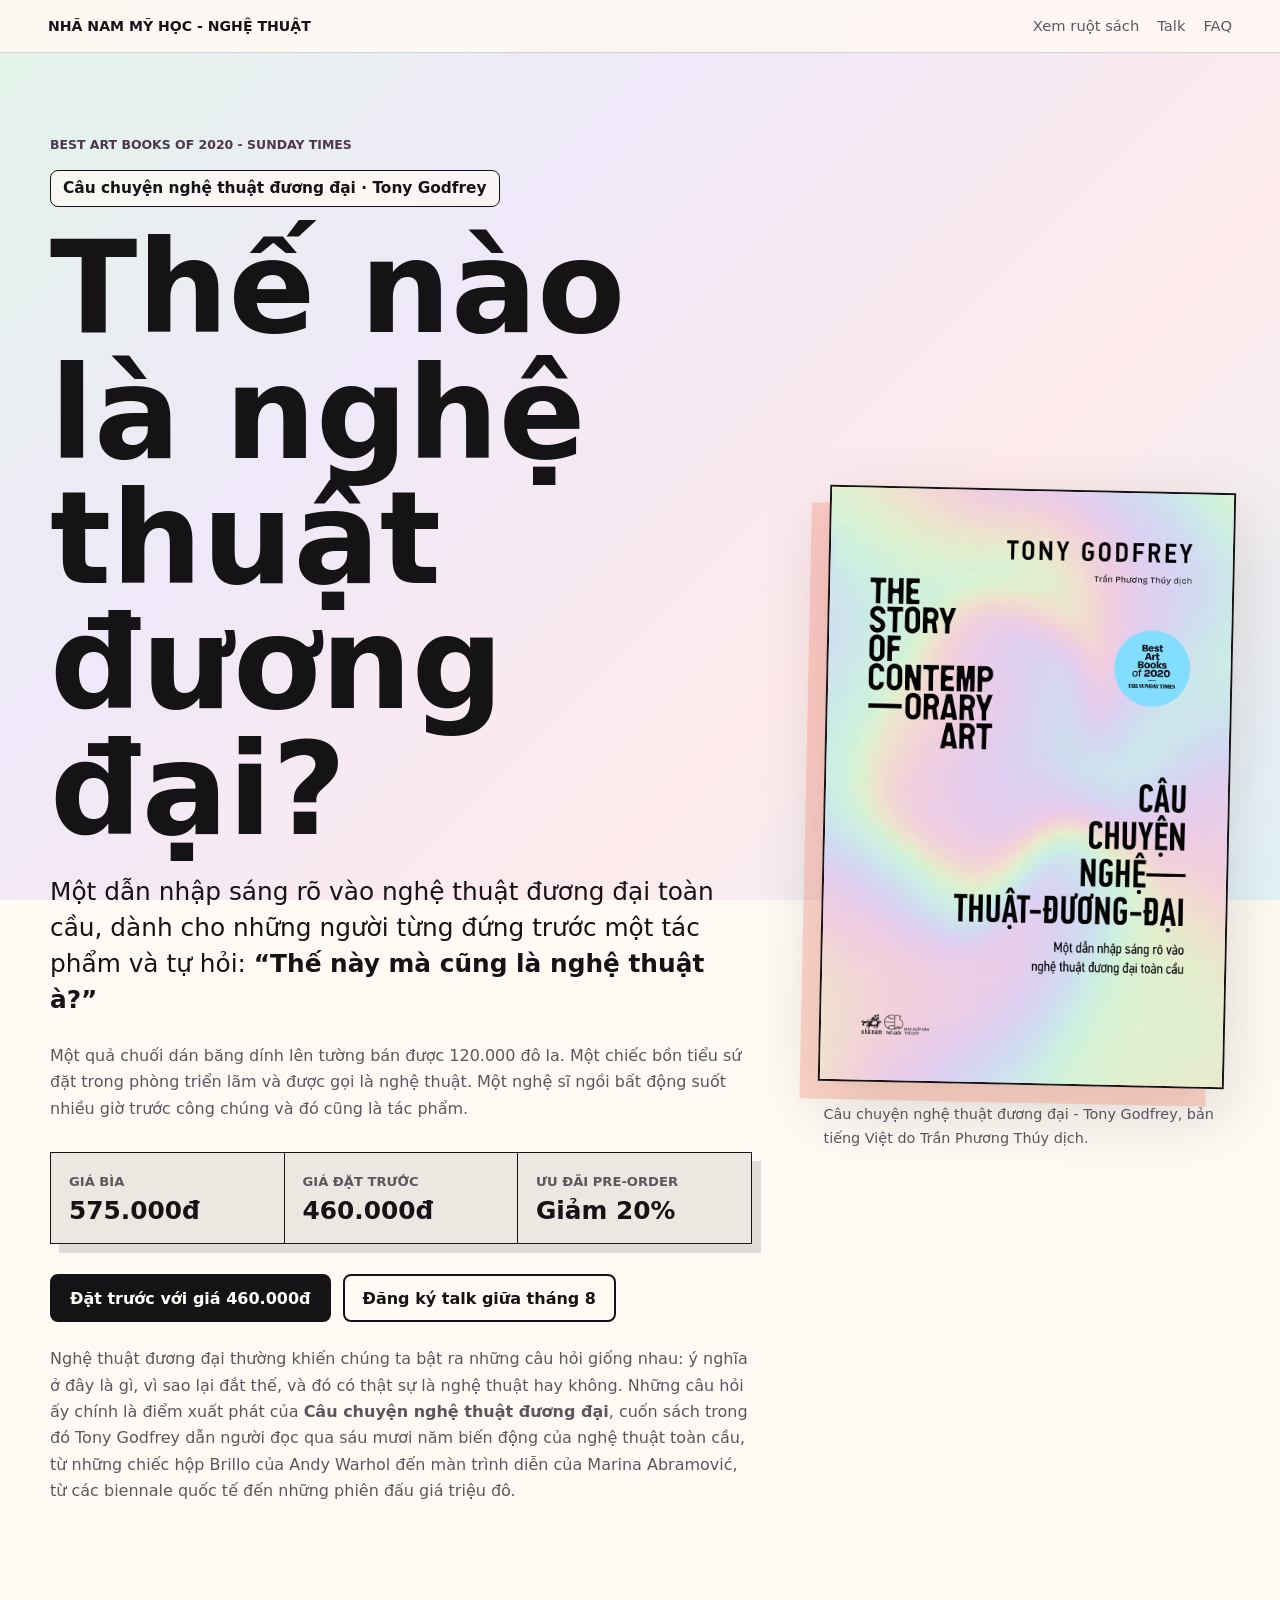
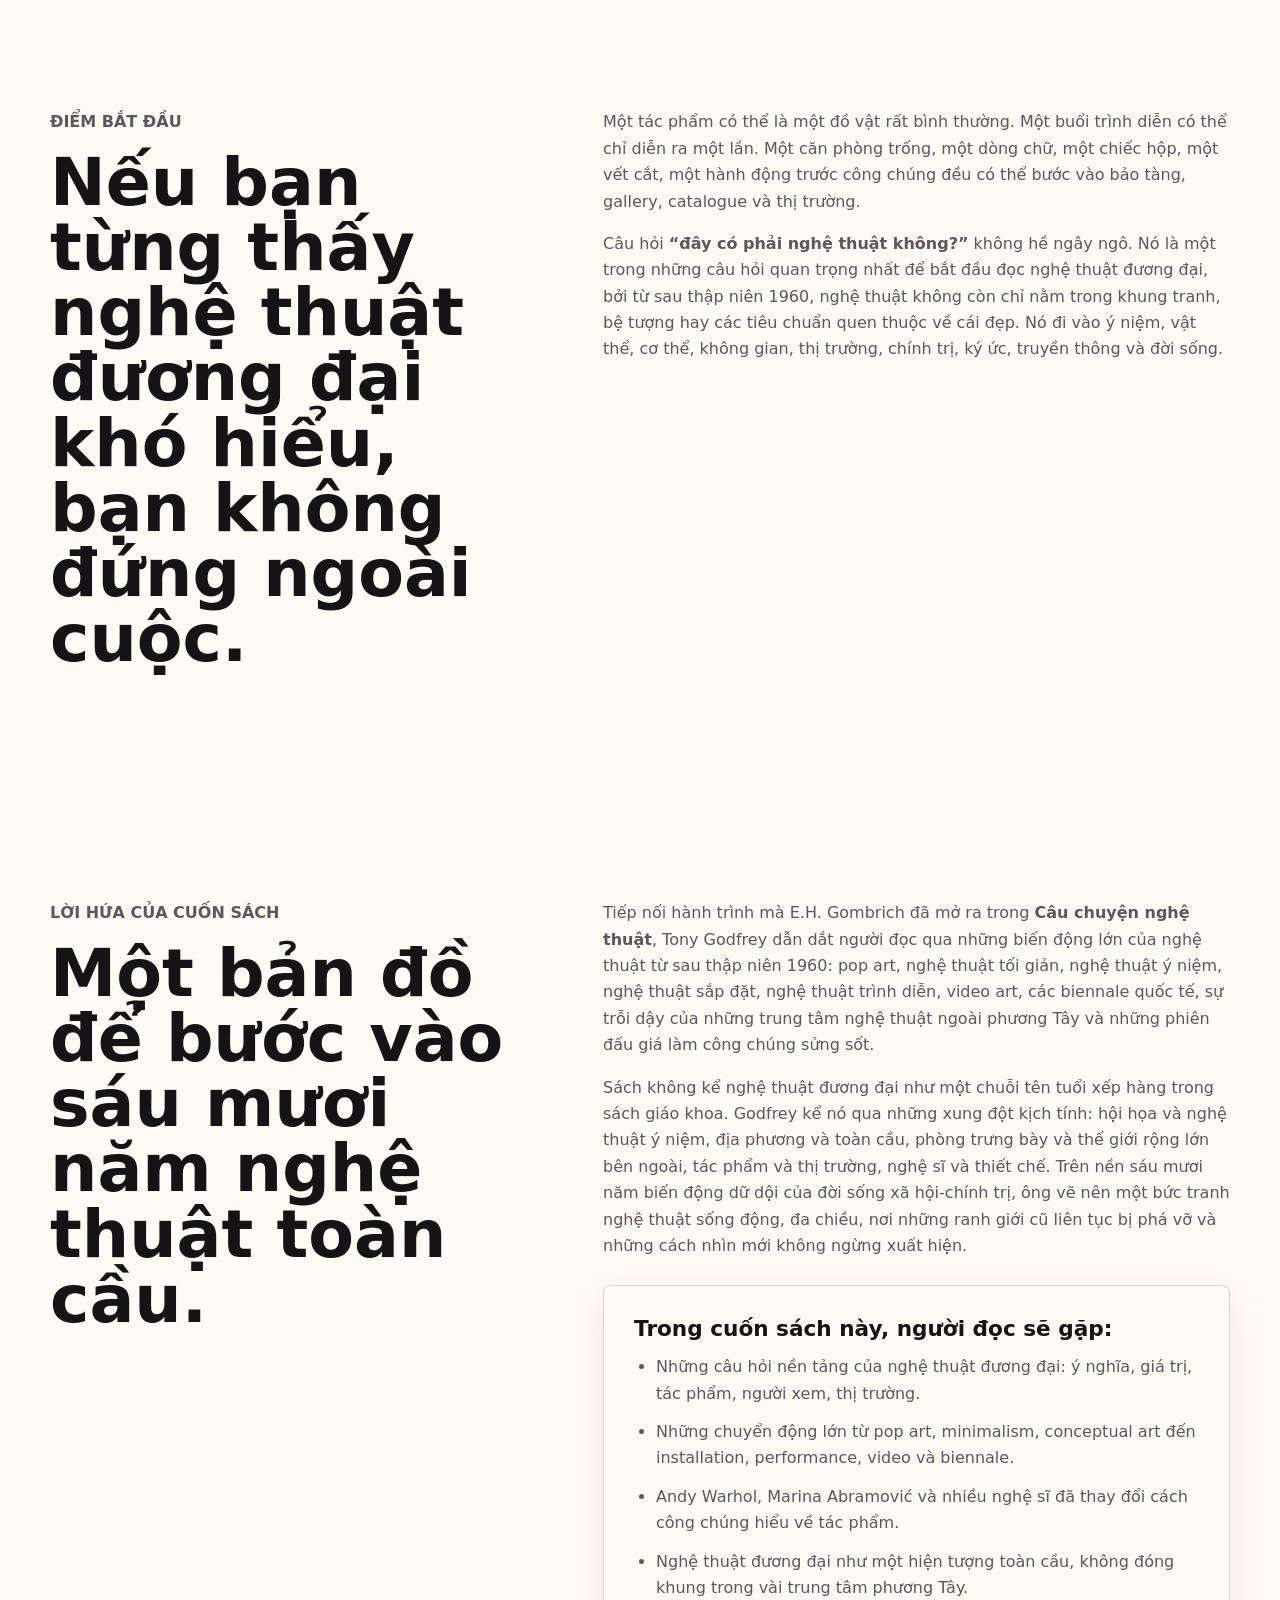
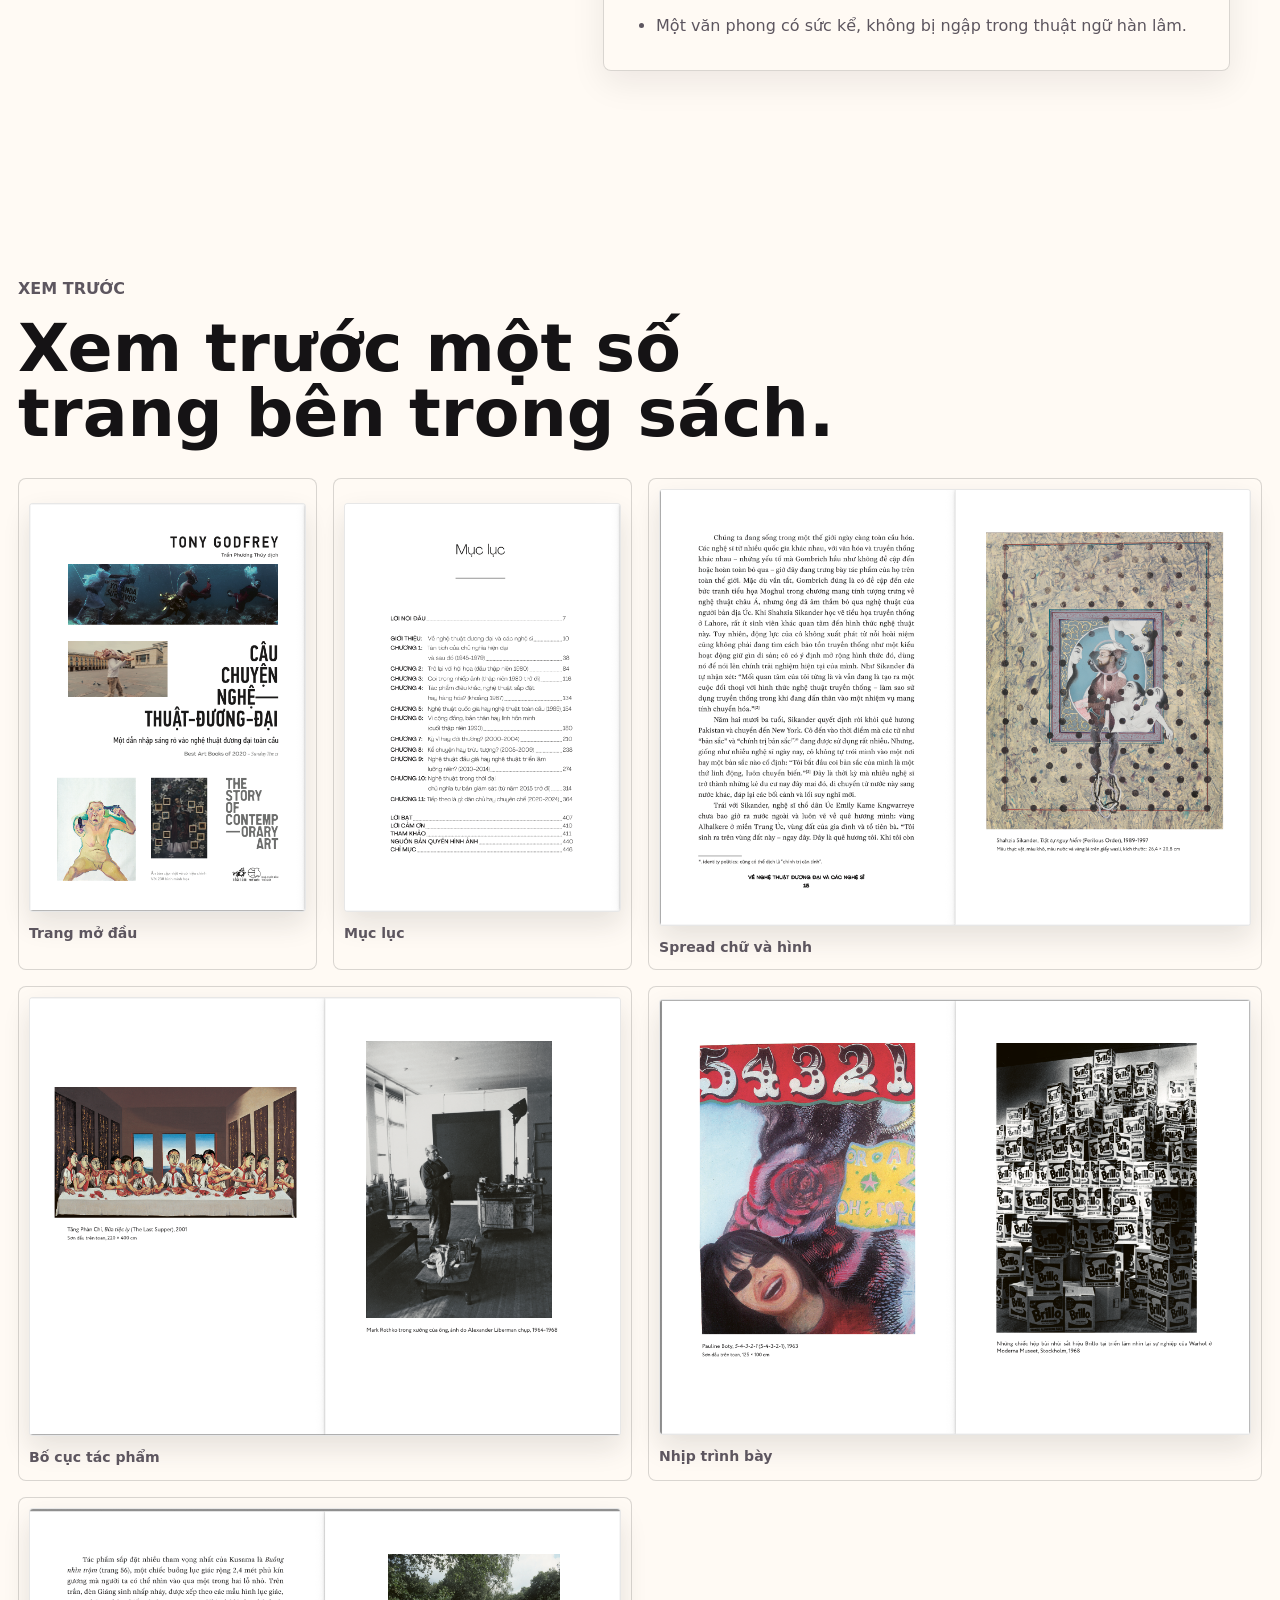
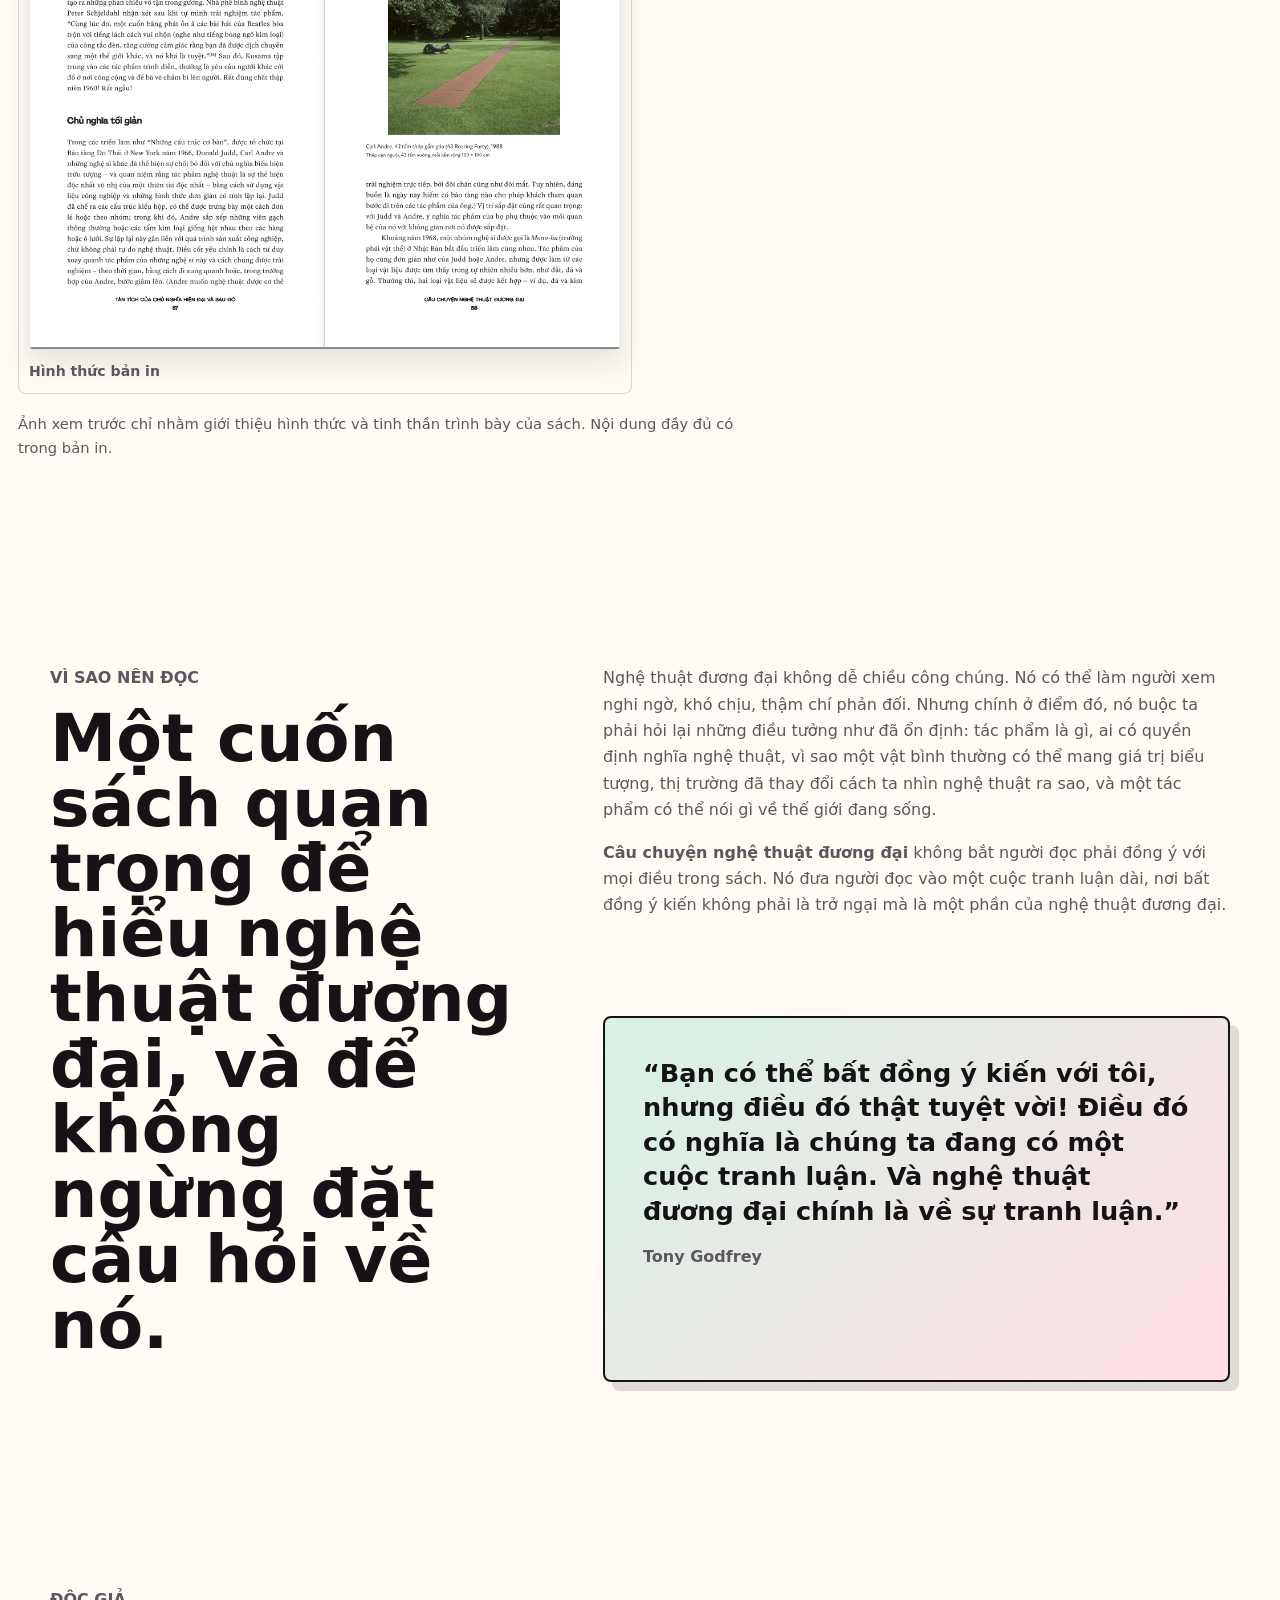
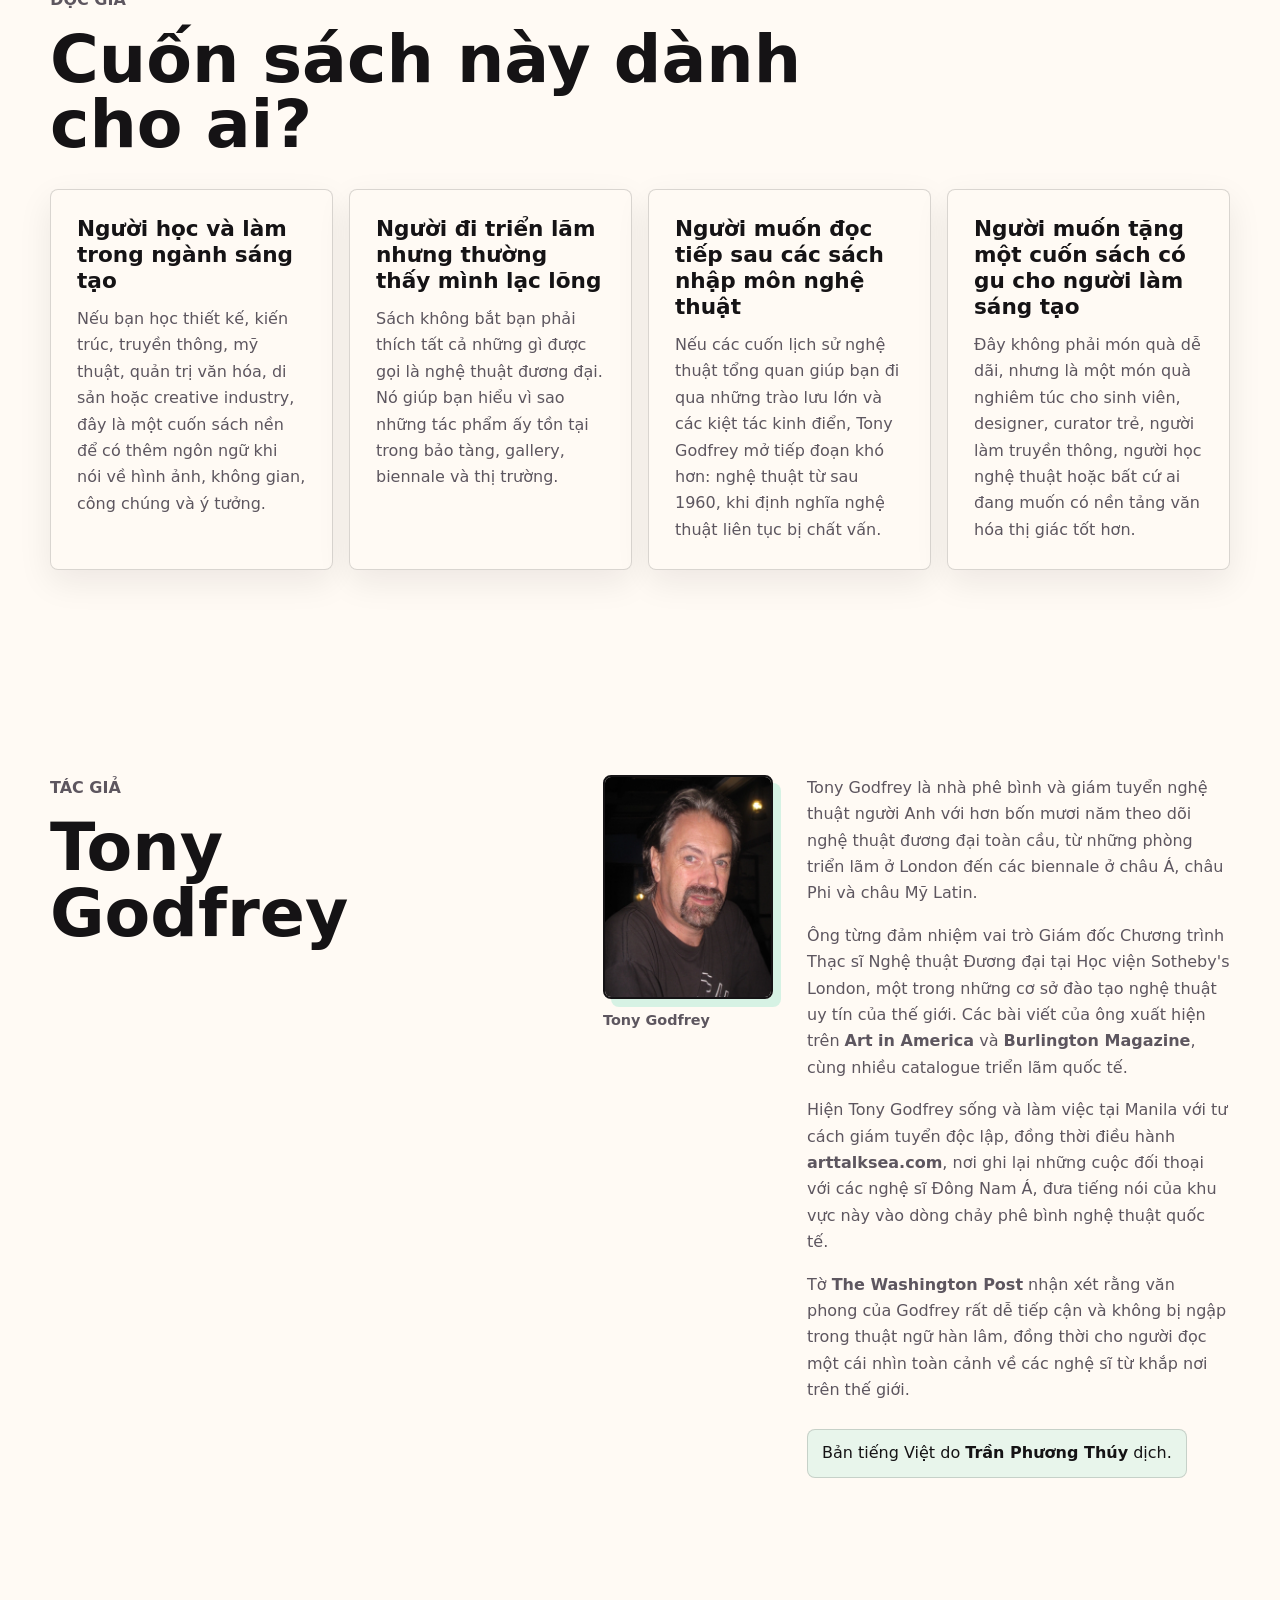
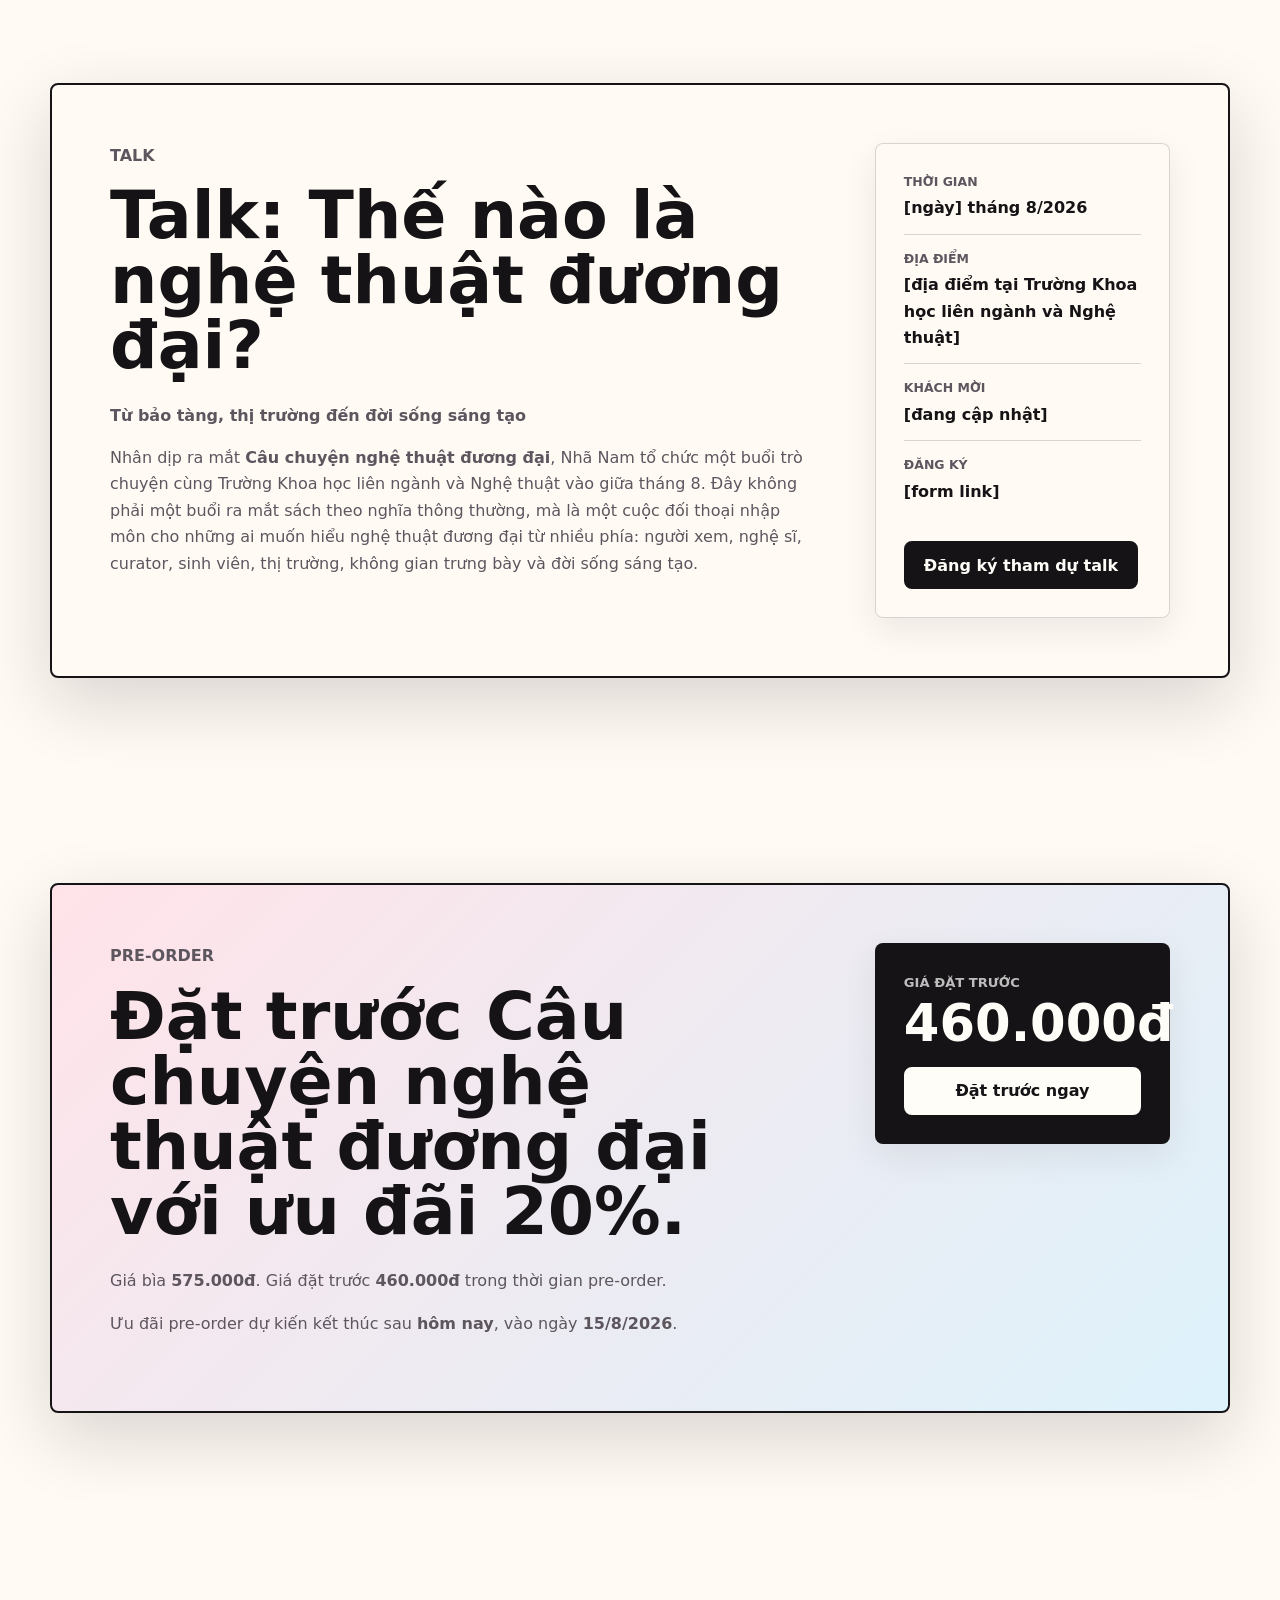
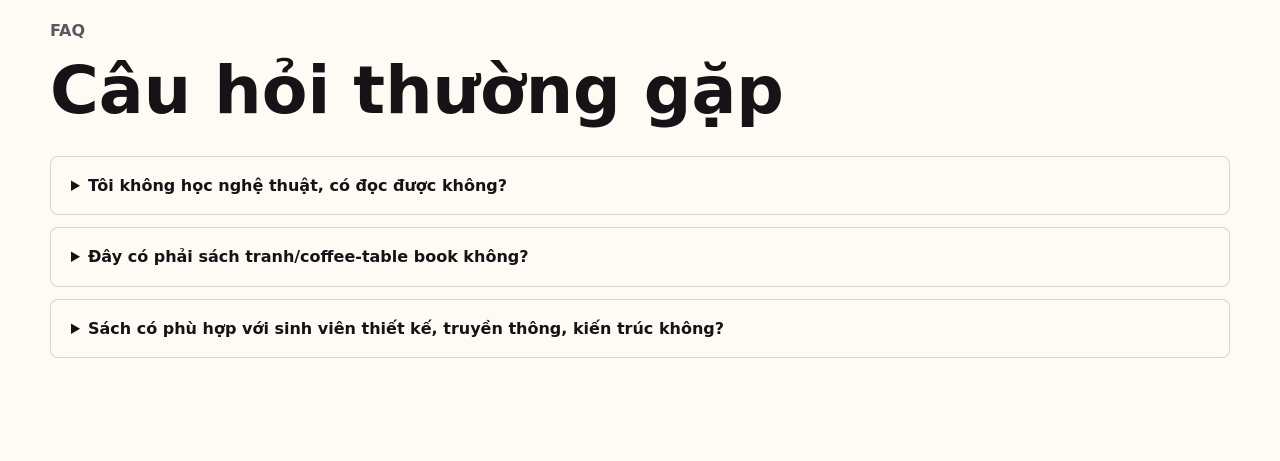
==== cau-chuyen-nghe-thuat-duong-dai/index.html @ 1e7327fe "Build contemporary art book landing page" ====
<!doctype html>
<html lang="vi">
  <head>
    <meta charset="utf-8">
    <meta name="viewport" content="width=device-width, initial-scale=1">
    <title>Câu chuyện nghệ thuật đương đại | Tony Godfrey | Nhã Nam</title>
    <meta name="description" content="Đặt trước Câu chuyện nghệ thuật đương đại của Tony Godfrey với ưu đãi 20%. Một dẫn nhập sáng rõ vào nghệ thuật đương đại toàn cầu từ sau thập niên 1960.">
    <meta name="robots" content="index, follow">
    <meta property="og:type" content="book">
    <meta property="og:url" content="/cau-chuyen-nghe-thuat-duong-dai/">
    <meta property="og:site_name" content="Nhã Nam">
    <meta property="og:title" content="Thế nào là nghệ thuật đương đại?">
    <meta property="og:description" content="Một cuốn sách dành cho những ai từng đứng trước một tác phẩm đương đại và tự hỏi: “Thế này mà cũng là nghệ thuật à?”">
    <meta property="og:image" content="/public/images/landing/contemporary-art/book-cover-full.jpg">
    <meta property="og:image:alt" content="Bìa sách Câu chuyện nghệ thuật đương đại của Tony Godfrey">
    <meta property="og:locale" content="vi_VN">
    <meta name="twitter:card" content="summary_large_image">
    <meta name="twitter:title" content="Thế nào là nghệ thuật đương đại?">
    <meta name="twitter:description" content="Đặt trước Câu chuyện nghệ thuật đương đại của Tony Godfrey với ưu đãi 20%.">
    <meta name="twitter:image" content="/public/images/landing/contemporary-art/book-cover-full.jpg">
    <link rel="canonical" href="/cau-chuyen-nghe-thuat-duong-dai/">
    <link rel="preload" as="image" href="../public/images/landing/contemporary-art/book-cover.jpg">
    <link rel="stylesheet" href="./styles.css">
    <script type="application/ld+json">
      {
        "@context": "https://schema.org",
        "@type": "Book",
        "name": "Câu chuyện nghệ thuật đương đại",
        "alternateName": "The Story of Contemporary Art",
        "author": {
          "@type": "Person",
          "name": "Tony Godfrey"
        },
        "translator": {
          "@type": "Person",
          "name": "Trần Phương Thúy"
        },
        "publisher": {
          "@type": "Organization",
          "name": "Nhã Nam"
        },
        "inLanguage": "vi",
        "offers": {
          "@type": "Offer",
          "price": "460000",
          "priceCurrency": "VND",
          "availability": "https://schema.org/PreOrder"
        }
      }
    </script>
  </head>
  <body>
    <header class="site-header" aria-label="Điều hướng landing page">
      <a class="brand" href="#top" aria-label="Câu chuyện nghệ thuật đương đại">Nhã Nam Mỹ học - Nghệ thuật</a>
      <nav class="nav-links" aria-label="Mục chính">
        <a href="#preview">Xem ruột sách</a>
        <a href="#talk">Talk</a>
        <a href="#faq">FAQ</a>
      </nav>
    </header>

    <main id="top">
      <section class="hero section-band">
        <div class="hero-copy">
          <p class="eyebrow">Best Art Books of 2020 - Sunday Times</p>
          <p class="book-kicker">Câu chuyện nghệ thuật đương đại · Tony Godfrey</p>
          <h1>Thế nào là nghệ thuật đương đại?</h1>
          <p class="hero-subtitle">Một dẫn nhập sáng rõ vào nghệ thuật đương đại toàn cầu, dành cho những người từng đứng trước một tác phẩm và tự hỏi: <strong>“Thế này mà cũng là nghệ thuật à?”</strong></p>
          <div class="hero-hook">
            <p>Một quả chuối dán băng dính lên tường bán được 120.000 đô la. Một chiếc bồn tiểu sứ đặt trong phòng triển lãm và được gọi là nghệ thuật. Một nghệ sĩ ngồi bất động suốt nhiều giờ trước công chúng và đó cũng là tác phẩm.</p>
          </div>

          <div class="price-panel" aria-label="Thông tin giá đặt trước">
            <div>
              <span>Giá bìa</span>
              <strong>575.000đ</strong>
            </div>
            <div>
              <span>Giá đặt trước</span>
              <strong>460.000đ</strong>
            </div>
            <div>
              <span>Ưu đãi pre-order</span>
              <strong>Giảm 20%</strong>
            </div>
          </div>

          <div class="cta-row" aria-label="Hành động chính">
            <!-- TODO: Replace href with final preorder URL when available. -->
            <a class="button button-primary" href="#preorder" data-event="ldp_art_book_preorder_click">Đặt trước với giá 460.000đ</a>
            <!-- TODO: Replace href with final talk form URL when available. -->
            <a class="button button-secondary" href="#talk" data-event="ldp_art_book_talk_register_click">Đăng ký talk giữa tháng 8</a>
          </div>

          <div class="hero-context">
            <p>Nghệ thuật đương đại thường khiến chúng ta bật ra những câu hỏi giống nhau: ý nghĩa ở đây là gì, vì sao lại đắt thế, và đó có thật sự là nghệ thuật hay không. Những câu hỏi ấy chính là điểm xuất phát của <strong>Câu chuyện nghệ thuật đương đại</strong>, cuốn sách trong đó Tony Godfrey dẫn người đọc qua sáu mươi năm biến động của nghệ thuật toàn cầu, từ những chiếc hộp Brillo của Andy Warhol đến màn trình diễn của Marina Abramović, từ các biennale quốc tế đến những phiên đấu giá triệu đô.</p>
          </div>
        </div>

        <figure class="hero-visual">
          <img src="../public/images/landing/contemporary-art/book-cover.jpg" width="2008" height="2953" alt="Bìa sách Câu chuyện nghệ thuật đương đại bản tiếng Việt" decoding="async">
          <figcaption>Câu chuyện nghệ thuật đương đại - Tony Godfrey, bản tiếng Việt do Trần Phương Thúy dịch.</figcaption>
        </figure>
      </section>

      <section class="section text-section" id="problem">
        <div class="section-heading">
          <p class="eyebrow">Điểm bắt đầu</p>
          <h2>Nếu bạn từng thấy nghệ thuật đương đại khó hiểu, bạn không đứng ngoài cuộc.</h2>
        </div>
        <div class="text-flow">
          <p>Một tác phẩm có thể là một đồ vật rất bình thường. Một buổi trình diễn có thể chỉ diễn ra một lần. Một căn phòng trống, một dòng chữ, một chiếc hộp, một vết cắt, một hành động trước công chúng đều có thể bước vào bảo tàng, gallery, catalogue và thị trường.</p>
          <p>Câu hỏi <strong>“đây có phải nghệ thuật không?”</strong> không hề ngây ngô. Nó là một trong những câu hỏi quan trọng nhất để bắt đầu đọc nghệ thuật đương đại, bởi từ sau thập niên 1960, nghệ thuật không còn chỉ nằm trong khung tranh, bệ tượng hay các tiêu chuẩn quen thuộc về cái đẹp. Nó đi vào ý niệm, vật thể, cơ thể, không gian, thị trường, chính trị, ký ức, truyền thông và đời sống.</p>
        </div>
      </section>

      <section class="section promise-section" id="promise">
        <div class="section-heading">
          <p class="eyebrow">Lời hứa của cuốn sách</p>
          <h2>Một bản đồ để bước vào sáu mươi năm nghệ thuật toàn cầu.</h2>
        </div>
        <div class="promise-grid">
          <div class="text-flow">
            <p>Tiếp nối hành trình mà E.H. Gombrich đã mở ra trong <strong>Câu chuyện nghệ thuật</strong>, Tony Godfrey dẫn dắt người đọc qua những biến động lớn của nghệ thuật từ sau thập niên 1960: pop art, nghệ thuật tối giản, nghệ thuật ý niệm, nghệ thuật sắp đặt, nghệ thuật trình diễn, video art, các biennale quốc tế, sự trỗi dậy của những trung tâm nghệ thuật ngoài phương Tây và những phiên đấu giá làm công chúng sửng sốt.</p>
            <p>Sách không kể nghệ thuật đương đại như một chuỗi tên tuổi xếp hàng trong sách giáo khoa. Godfrey kể nó qua những xung đột kịch tính: hội họa và nghệ thuật ý niệm, địa phương và toàn cầu, phòng trưng bày và thế giới rộng lớn bên ngoài, tác phẩm và thị trường, nghệ sĩ và thiết chế. Trên nền sáu mươi năm biến động dữ dội của đời sống xã hội-chính trị, ông vẽ nên một bức tranh nghệ thuật sống động, đa chiều, nơi những ranh giới cũ liên tục bị phá vỡ và những cách nhìn mới không ngừng xuất hiện.</p>
          </div>
          <div class="proof-list" aria-label="Người đọc sẽ gặp">
            <h3>Trong cuốn sách này, người đọc sẽ gặp:</h3>
            <ul>
              <li>Những câu hỏi nền tảng của nghệ thuật đương đại: ý nghĩa, giá trị, tác phẩm, người xem, thị trường.</li>
              <li>Những chuyển động lớn từ pop art, minimalism, conceptual art đến installation, performance, video và biennale.</li>
              <li>Andy Warhol, Marina Abramović và nhiều nghệ sĩ đã thay đổi cách công chúng hiểu về tác phẩm.</li>
              <li>Nghệ thuật đương đại như một hiện tượng toàn cầu, không đóng khung trong vài trung tâm phương Tây.</li>
              <li>Một văn phong có sức kể, không bị ngập trong thuật ngữ hàn lâm.</li>
            </ul>
          </div>
        </div>
      </section>

      <section class="section preview-section" id="preview">
        <div class="section-heading compact">
          <p class="eyebrow">Xem trước</p>
          <h2>Xem trước một số trang bên trong sách.</h2>
        </div>
        <div class="preview-gallery" aria-label="Ảnh xem trước ruột sách">
          <figure>
            <img src="../public/images/landing/contemporary-art/interior-01.png" width="518" height="766" loading="lazy" alt="Trang mở đầu xem trước của sách Câu chuyện nghệ thuật đương đại">
            <figcaption>Trang mở đầu</figcaption>
          </figure>
          <figure>
            <img src="../public/images/landing/contemporary-art/interior-02.png" width="516" height="764" loading="lazy" alt="Mục lục xem trước của sách Câu chuyện nghệ thuật đương đại">
            <figcaption>Mục lục</figcaption>
          </figure>
          <figure class="wide">
            <img src="../public/images/landing/contemporary-art/interior-03.png" width="1037" height="764" loading="lazy" alt="Spread ruột sách Câu chuyện nghệ thuật đương đại với chữ và hình ảnh minh họa">
            <figcaption>Spread chữ và hình</figcaption>
          </figure>
          <figure class="wide">
            <img src="../public/images/landing/contemporary-art/interior-04.png" width="1034" height="766" loading="lazy" alt="Spread xem trước bố cục chữ và tác phẩm trong Câu chuyện nghệ thuật đương đại">
            <figcaption>Bố cục tác phẩm</figcaption>
          </figure>
          <figure class="wide">
            <img src="../public/images/landing/contemporary-art/interior-05.png" width="1040" height="766" loading="lazy" alt="Spread ruột sách thể hiện nhịp trình bày của Câu chuyện nghệ thuật đương đại">
            <figcaption>Nhịp trình bày</figcaption>
          </figure>
          <figure class="wide">
            <img src="../public/images/landing/contemporary-art/interior-06.png" width="1035" height="772" loading="lazy" alt="Spread xem trước hình thức và tinh thần trình bày của Câu chuyện nghệ thuật đương đại">
            <figcaption>Hình thức bản in</figcaption>
          </figure>
        </div>
        <p class="gallery-note">Ảnh xem trước chỉ nhằm giới thiệu hình thức và tinh thần trình bày của sách. Nội dung đầy đủ có trong bản in.</p>
      </section>

      <section class="section matter-section" id="why">
        <div class="section-heading">
          <p class="eyebrow">Vì sao nên đọc</p>
          <h2>Một cuốn sách quan trọng để hiểu nghệ thuật đương đại, và để không ngừng đặt câu hỏi về nó.</h2>
        </div>
        <div class="matter-grid">
          <div class="text-flow">
            <p>Nghệ thuật đương đại không dễ chiều công chúng. Nó có thể làm người xem nghi ngờ, khó chịu, thậm chí phản đối. Nhưng chính ở điểm đó, nó buộc ta phải hỏi lại những điều tưởng như đã ổn định: tác phẩm là gì, ai có quyền định nghĩa nghệ thuật, vì sao một vật bình thường có thể mang giá trị biểu tượng, thị trường đã thay đổi cách ta nhìn nghệ thuật ra sao, và một tác phẩm có thể nói gì về thế giới đang sống.</p>
            <p><strong>Câu chuyện nghệ thuật đương đại</strong> không bắt người đọc phải đồng ý với mọi điều trong sách. Nó đưa người đọc vào một cuộc tranh luận dài, nơi bất đồng ý kiến không phải là trở ngại mà là một phần của nghệ thuật đương đại.</p>
          </div>
          <blockquote>
            <p>“Bạn có thể bất đồng ý kiến với tôi, nhưng điều đó thật tuyệt vời! Điều đó có nghĩa là chúng ta đang có một cuộc tranh luận. Và nghệ thuật đương đại chính là về sự tranh luận.”</p>
            <cite>Tony Godfrey</cite>
          </blockquote>
        </div>
      </section>

      <section class="section audience-section" id="audience">
        <div class="section-heading compact">
          <p class="eyebrow">Độc giả</p>
          <h2>Cuốn sách này dành cho ai?</h2>
        </div>
        <div class="audience-grid">
          <article>
            <h3>Người học và làm trong ngành sáng tạo</h3>
            <p>Nếu bạn học thiết kế, kiến trúc, truyền thông, mỹ thuật, quản trị văn hóa, di sản hoặc creative industry, đây là một cuốn sách nền để có thêm ngôn ngữ khi nói về hình ảnh, không gian, công chúng và ý tưởng.</p>
          </article>
          <article>
            <h3>Người đi triển lãm nhưng thường thấy mình lạc lõng</h3>
            <p>Sách không bắt bạn phải thích tất cả những gì được gọi là nghệ thuật đương đại. Nó giúp bạn hiểu vì sao những tác phẩm ấy tồn tại trong bảo tàng, gallery, biennale và thị trường.</p>
          </article>
          <article>
            <h3>Người muốn đọc tiếp sau các sách nhập môn nghệ thuật</h3>
            <p>Nếu các cuốn lịch sử nghệ thuật tổng quan giúp bạn đi qua những trào lưu lớn và các kiệt tác kinh điển, Tony Godfrey mở tiếp đoạn khó hơn: nghệ thuật từ sau 1960, khi định nghĩa nghệ thuật liên tục bị chất vấn.</p>
          </article>
          <article>
            <h3>Người muốn tặng một cuốn sách có gu cho người làm sáng tạo</h3>
            <p>Đây không phải món quà dễ dãi, nhưng là một món quà nghiêm túc cho sinh viên, designer, curator trẻ, người làm truyền thông, người học nghệ thuật hoặc bất cứ ai đang muốn có nền tảng văn hóa thị giác tốt hơn.</p>
          </article>
        </div>
      </section>

      <section class="section author-section" id="author">
        <div class="section-heading">
          <p class="eyebrow">Tác giả</p>
          <h2>Tony Godfrey</h2>
        </div>
        <div class="author-panel">
          <figure class="author-portrait">
            <img src="../public/images/landing/contemporary-art/author-tony-godfrey.webp" width="692" height="919" loading="lazy" alt="Chân dung Tony Godfrey, tác giả Câu chuyện nghệ thuật đương đại">
            <figcaption>Tony Godfrey</figcaption>
          </figure>
          <div class="text-flow author-copy">
            <p>Tony Godfrey là nhà phê bình và giám tuyển nghệ thuật người Anh với hơn bốn mươi năm theo dõi nghệ thuật đương đại toàn cầu, từ những phòng triển lãm ở London đến các biennale ở châu Á, châu Phi và châu Mỹ Latin.</p>
            <p>Ông từng đảm nhiệm vai trò Giám đốc Chương trình Thạc sĩ Nghệ thuật Đương đại tại Học viện Sotheby's London, một trong những cơ sở đào tạo nghệ thuật uy tín của thế giới. Các bài viết của ông xuất hiện trên <strong>Art in America</strong> và <strong>Burlington Magazine</strong>, cùng nhiều catalogue triển lãm quốc tế.</p>
            <p>Hiện Tony Godfrey sống và làm việc tại Manila với tư cách giám tuyển độc lập, đồng thời điều hành <strong>arttalksea.com</strong>, nơi ghi lại những cuộc đối thoại với các nghệ sĩ Đông Nam Á, đưa tiếng nói của khu vực này vào dòng chảy phê bình nghệ thuật quốc tế.</p>
            <p>Tờ <strong>The Washington Post</strong> nhận xét rằng văn phong của Godfrey rất dễ tiếp cận và không bị ngập trong thuật ngữ hàn lâm, đồng thời cho người đọc một cái nhìn toàn cảnh về các nghệ sĩ từ khắp nơi trên thế giới.</p>
            <p class="translator-line">Bản tiếng Việt do <strong>Trần Phương Thúy</strong> dịch.</p>
          </div>
        </div>
      </section>

      <section class="section talk-section" id="talk">
        <div class="talk-panel">
          <div>
            <p class="eyebrow">Talk</p>
            <h2>Talk: Thế nào là nghệ thuật đương đại?</h2>
            <p class="talk-subtitle">Từ bảo tàng, thị trường đến đời sống sáng tạo</p>
            <p>Nhân dịp ra mắt <strong>Câu chuyện nghệ thuật đương đại</strong>, Nhã Nam tổ chức một buổi trò chuyện cùng Trường Khoa học liên ngành và Nghệ thuật vào giữa tháng 8. Đây không phải một buổi ra mắt sách theo nghĩa thông thường, mà là một cuộc đối thoại nhập môn cho những ai muốn hiểu nghệ thuật đương đại từ nhiều phía: người xem, nghệ sĩ, curator, sinh viên, thị trường, không gian trưng bày và đời sống sáng tạo.</p>
          </div>
          <div class="event-card" aria-label="Thông tin talk đang cập nhật">
            <dl>
              <div>
                <dt>Thời gian</dt>
                <dd>[ngày] tháng 8/2026</dd>
              </div>
              <div>
                <dt>Địa điểm</dt>
                <dd>[địa điểm tại Trường Khoa học liên ngành và Nghệ thuật]</dd>
              </div>
              <div>
                <dt>Khách mời</dt>
                <dd>[đang cập nhật]</dd>
              </div>
              <div>
                <dt>Đăng ký</dt>
                <dd>[form link]</dd>
              </div>
            </dl>
            <!-- TODO: Replace href with final talk form URL when available. -->
            <a class="button button-primary" href="#talk" data-event="ldp_art_book_talk_register_click">Đăng ký tham dự talk</a>
          </div>
        </div>
      </section>

      <section class="section preorder-section" id="preorder">
        <div class="preorder-card">
          <div>
            <p class="eyebrow">Pre-order</p>
            <h2>Đặt trước Câu chuyện nghệ thuật đương đại với ưu đãi 20%.</h2>
            <p>Giá bìa <strong>575.000đ</strong>. Giá đặt trước <strong>460.000đ</strong> trong thời gian pre-order.</p>
            <p class="countdown-line">Ưu đãi pre-order dự kiến kết thúc sau <strong data-countdown-target="2026-08-15">44 ngày</strong>, vào ngày <strong>15/8/2026</strong>.</p>
          </div>
          <div class="preorder-action">
            <span>Giá đặt trước</span>
            <strong>460.000đ</strong>
            <!-- TODO: Replace href with final preorder URL when available. -->
            <a class="button button-primary" href="#preorder" data-event="ldp_art_book_preorder_click">Đặt trước ngay</a>
          </div>
        </div>
      </section>

      <section class="section faq-section" id="faq">
        <div class="section-heading compact">
          <p class="eyebrow">FAQ</p>
          <h2>Câu hỏi thường gặp</h2>
        </div>
        <div class="faq-list">
          <details data-event="ldp_art_book_faq_open">
            <summary>Tôi không học nghệ thuật, có đọc được không?</summary>
            <p>Có. Cuốn sách được viết như một dẫn nhập cho người muốn bước vào nghệ thuật đương đại, không yêu cầu người đọc phải có nền tảng chuyên ngành từ trước.</p>
          </details>
          <details data-event="ldp_art_book_faq_open">
            <summary>Đây có phải sách tranh/coffee-table book không?</summary>
            <p>Không. Sách có hình ảnh, nhưng giá trị chính nằm ở việc giúp người đọc hiểu lịch sử, bối cảnh, nhân vật, tác phẩm và các tranh luận của nghệ thuật đương đại.</p>
          </details>
          <details data-event="ldp_art_book_faq_open">
            <summary>Sách có phù hợp với sinh viên thiết kế, truyền thông, kiến trúc không?</summary>
            <p>Có. Đây là nhóm độc giả rất phù hợp, vì nghệ thuật đương đại liên quan trực tiếp đến cách ta hiểu hình ảnh, không gian, công chúng, thiết chế và đời sống sáng tạo.</p>
          </details>
        </div>
      </section>
    </main>

    <div class="sticky-cta" aria-label="Hành động nhanh trên mobile">
      <!-- TODO: Replace href with final preorder URL when available. -->
      <a class="button button-primary" href="#preorder" data-event="ldp_art_book_sticky_cta_click">Đặt trước với giá 460.000đ</a>
      <!-- TODO: Replace href with final talk form URL when available. -->
      <a class="button button-secondary" href="#talk" data-event="ldp_art_book_talk_register_click">Talk tháng 8</a>
    </div>

    <script src="./script.js"></script>
  </body>
</html>
---- cau-chuyen-nghe-thuat-duong-dai/styles.css ----
:root {
  --ink: #151315;
  --muted: #5d565f;
  --paper: #fffaf4;
  --soft: #f7eee9;
  --mint: #cbf0df;
  --lilac: #d9d0ff;
  --rose: #ffd2df;
  --aqua: #c4ecff;
  --accent: #ff5c35;
  --accent-dark: #25140f;
  --line: rgba(21, 19, 21, 0.16);
  --shadow: 0 24px 70px rgba(21, 19, 21, 0.16);
  --max: 1180px;
}

* {
  box-sizing: border-box;
}

html {
  scroll-behavior: smooth;
}

body {
  margin: 0;
  background: var(--paper);
  color: var(--ink);
  font-family: Inter, ui-sans-serif, system-ui, -apple-system, BlinkMacSystemFont, "Segoe UI", sans-serif;
  line-height: 1.65;
}

body::before {
  position: fixed;
  inset: 0;
  z-index: -1;
  pointer-events: none;
  content: "";
  background:
    linear-gradient(135deg, rgba(203, 240, 223, 0.55), rgba(217, 208, 255, 0.42) 34%, rgba(255, 210, 223, 0.38) 68%, rgba(196, 236, 255, 0.48)),
    var(--paper);
}

a {
  color: inherit;
}

img {
  display: block;
  max-width: 100%;
  height: auto;
}

strong {
  font-weight: 800;
}

.site-header {
  position: sticky;
  top: 0;
  z-index: 20;
  display: flex;
  align-items: center;
  justify-content: space-between;
  gap: 24px;
  padding: 14px clamp(18px, 4vw, 48px);
  border-bottom: 1px solid var(--line);
  background: rgba(255, 250, 244, 0.86);
  backdrop-filter: blur(18px);
}

.brand {
  font-size: 0.88rem;
  font-weight: 800;
  text-decoration: none;
  text-transform: uppercase;
}

.nav-links {
  display: flex;
  gap: 18px;
  color: var(--muted);
  font-size: 0.92rem;
}

.nav-links a {
  text-decoration: none;
}

.nav-links a:hover,
.nav-links a:focus-visible {
  color: var(--ink);
}

.section,
.section-band {
  width: min(var(--max), calc(100% - 36px));
  margin: 0 auto;
}

.section {
  padding: clamp(56px, 8vw, 104px) 0;
}

.section-band {
  padding: clamp(34px, 7vw, 82px) 0 clamp(58px, 8vw, 108px);
}

.hero {
  display: grid;
  grid-template-columns: minmax(0, 1.07fr) minmax(280px, 0.62fr);
  align-items: center;
  gap: clamp(32px, 6vw, 72px);
  min-height: calc(100vh - 62px);
}

.hero-copy {
  min-width: 0;
}

.eyebrow {
  margin: 0 0 14px;
  color: #4a394d;
  font-size: 0.78rem;
  font-weight: 900;
  letter-spacing: 0;
  text-transform: uppercase;
}

.book-kicker {
  width: fit-content;
  margin: 0 0 18px;
  padding: 8px 12px;
  border: 1px solid var(--ink);
  border-radius: 8px;
  background: rgba(255, 250, 244, 0.72);
  font-size: clamp(0.95rem, 1.2vw, 1.08rem);
  font-weight: 900;
  line-height: 1.25;
}

h1,
h2,
h3,
p {
  margin-top: 0;
}

h1,
h2 {
  line-height: 0.98;
  letter-spacing: 0;
}

h1 {
  max-width: 860px;
  margin-bottom: 22px;
  font-size: clamp(3.6rem, 10vw, 9.25rem);
}

h2 {
  max-width: 870px;
  margin-bottom: 24px;
  font-size: clamp(2.25rem, 5.2vw, 5.75rem);
}

h3 {
  margin-bottom: 12px;
  font-size: clamp(1.08rem, 2vw, 1.35rem);
  line-height: 1.2;
}

.hero-subtitle {
  max-width: 760px;
  font-size: clamp(1.12rem, 2vw, 1.55rem);
  line-height: 1.45;
}

.hero-body,
.hero-hook,
.hero-context,
.text-flow,
.section-heading p,
.talk-panel p,
.preorder-card p {
  color: var(--muted);
  font-size: clamp(1rem, 1.25vw, 1.1rem);
}

.hero-hook {
  max-width: 760px;
}

.hero-hook p {
  margin-bottom: 0;
}

.hero-context {
  max-width: 820px;
  margin-top: 24px;
}

.hero-context p {
  margin-bottom: 0;
}

.price-panel {
  display: grid;
  grid-template-columns: repeat(3, minmax(0, 1fr));
  gap: 1px;
  width: min(760px, 100%);
  margin: 30px 0;
  overflow: hidden;
  border: 1px solid var(--ink);
  background: var(--ink);
  box-shadow: 9px 9px 0 rgba(21, 19, 21, 0.13);
}

.price-panel div {
  padding: 18px;
  background: rgba(255, 250, 244, 0.92);
}

.price-panel span,
.preorder-action span {
  display: block;
  color: var(--muted);
  font-size: 0.82rem;
  font-weight: 800;
  text-transform: uppercase;
}

.price-panel strong {
  display: block;
  margin-top: 4px;
  font-size: clamp(1.16rem, 2vw, 1.55rem);
  line-height: 1.15;
}

.cta-row {
  display: flex;
  flex-wrap: wrap;
  gap: 12px;
}

.button {
  display: inline-flex;
  align-items: center;
  justify-content: center;
  min-height: 48px;
  padding: 12px 18px;
  border: 2px solid var(--ink);
  border-radius: 8px;
  font-weight: 900;
  line-height: 1.2;
  text-align: center;
  text-decoration: none;
  transition: transform 160ms ease, box-shadow 160ms ease, background-color 160ms ease;
}

.button:hover,
.button:focus-visible {
  transform: translateY(-2px);
  box-shadow: 6px 6px 0 rgba(21, 19, 21, 0.16);
}

.button-primary {
  background: var(--ink);
  color: #fffdf8;
}

.button-secondary {
  background: rgba(255, 250, 244, 0.72);
  color: var(--ink);
}

.hero-visual {
  margin: 0;
}

.hero-visual img {
  width: min(420px, 100%);
  margin-inline: auto;
  border: 2px solid var(--ink);
  box-shadow: -18px 18px 0 rgba(255, 92, 53, 0.22), var(--shadow);
  transform: rotate(1.2deg);
}

.hero-visual figcaption {
  max-width: 420px;
  margin: 18px auto 0;
  color: var(--muted);
  font-size: 0.9rem;
}

.text-section,
.promise-section,
.matter-section,
.author-section {
  display: grid;
  grid-template-columns: minmax(240px, 0.78fr) minmax(0, 1fr);
  gap: clamp(28px, 5vw, 70px);
}

.section-heading {
  min-width: 0;
}

.section-heading.compact {
  max-width: 820px;
  margin-bottom: 32px;
}

.text-flow p:last-child,
.section-heading p:last-child {
  margin-bottom: 0;
}

.promise-grid,
.matter-grid {
  display: grid;
  grid-template-columns: minmax(0, 1fr);
  gap: 26px;
}

.proof-list,
.event-card,
.preorder-action,
.audience-grid article {
  border: 1px solid var(--line);
  border-radius: 8px;
  background: rgba(255, 250, 244, 0.82);
  box-shadow: 0 12px 34px rgba(21, 19, 21, 0.08);
}

.proof-list {
  padding: clamp(20px, 3vw, 30px);
}

.proof-list ul {
  display: grid;
  gap: 12px;
  margin: 0;
  padding-left: 22px;
  color: var(--muted);
}

.preview-section {
  width: min(1320px, calc(100% - 36px));
}

.preview-gallery {
  display: grid;
  grid-template-columns: repeat(4, minmax(0, 1fr));
  gap: 16px;
}

.preview-gallery figure {
  display: flex;
  flex-direction: column;
  align-items: center;
  justify-content: center;
  min-height: 100%;
  margin: 0;
  padding: 10px;
  border: 1px solid var(--line);
  border-radius: 8px;
  background: rgba(255, 250, 244, 0.78);
}

.preview-gallery figure.wide {
  grid-column: span 2;
}

.preview-gallery img {
  width: 100%;
  border: 1px solid rgba(21, 19, 21, 0.1);
  border-radius: 4px;
  background: white;
  box-shadow: 0 12px 28px rgba(21, 19, 21, 0.11);
}

.preview-gallery figcaption {
  width: 100%;
  margin-top: 10px;
  color: var(--muted);
  font-size: 0.88rem;
  font-weight: 800;
}

.gallery-note {
  max-width: 720px;
  margin: 18px 0 0;
  color: var(--muted);
  font-size: 0.92rem;
}

blockquote {
  margin: 0;
  padding: clamp(24px, 4vw, 38px);
  border: 2px solid var(--ink);
  border-radius: 8px;
  background: linear-gradient(135deg, rgba(203, 240, 223, 0.78), rgba(255, 210, 223, 0.72));
  box-shadow: 9px 9px 0 rgba(21, 19, 21, 0.13);
}

blockquote p {
  margin-bottom: 16px;
  font-size: clamp(1.18rem, 2vw, 1.65rem);
  font-weight: 800;
  line-height: 1.35;
}

blockquote cite {
  color: var(--muted);
  font-style: normal;
  font-weight: 900;
}

.audience-grid {
  display: grid;
  grid-template-columns: repeat(4, minmax(0, 1fr));
  gap: 16px;
}

.audience-grid article {
  padding: clamp(18px, 2.3vw, 26px);
}

.audience-grid p {
  margin-bottom: 0;
  color: var(--muted);
}

.author-copy {
  max-width: 820px;
}

.author-panel {
  display: grid;
  grid-template-columns: minmax(170px, 0.34fr) minmax(0, 1fr);
  gap: clamp(20px, 4vw, 34px);
  align-items: start;
}

.author-portrait {
  margin: 0;
}

.author-portrait img {
  width: 100%;
  border: 2px solid var(--ink);
  border-radius: 8px;
  box-shadow: 8px 8px 0 rgba(203, 240, 223, 0.78);
}

.author-portrait figcaption {
  margin-top: 10px;
  color: var(--muted);
  font-size: 0.9rem;
  font-weight: 800;
}

.translator-line {
  display: inline-block;
  margin-top: 10px;
  padding: 10px 14px;
  border: 1px solid var(--line);
  border-radius: 8px;
  background: rgba(203, 240, 223, 0.44);
  color: var(--ink);
}

.talk-panel,
.preorder-card {
  display: grid;
  grid-template-columns: minmax(0, 1fr) minmax(280px, 0.42fr);
  gap: clamp(28px, 5vw, 62px);
  padding: clamp(24px, 5vw, 58px);
  border: 2px solid var(--ink);
  border-radius: 8px;
  background: rgba(255, 250, 244, 0.8);
  box-shadow: var(--shadow);
}

.talk-subtitle {
  color: var(--ink);
  font-size: clamp(1.1rem, 2vw, 1.45rem);
  font-weight: 800;
}

.event-card,
.preorder-action {
  padding: clamp(18px, 3vw, 28px);
}

.event-card dl {
  display: grid;
  gap: 14px;
  margin: 0 0 24px;
}

.event-card div {
  padding-bottom: 12px;
  border-bottom: 1px solid var(--line);
}

.event-card div:last-child {
  border-bottom: 0;
}

dt {
  color: var(--muted);
  font-size: 0.78rem;
  font-weight: 900;
  text-transform: uppercase;
}

dd {
  margin: 3px 0 0;
  font-weight: 800;
}

.preorder-card {
  background: linear-gradient(135deg, rgba(255, 210, 223, 0.58), rgba(196, 236, 255, 0.58)), rgba(255, 250, 244, 0.86);
}

.preorder-action {
  align-self: start;
  background: var(--ink);
  color: #fffdf8;
}

.preorder-action span {
  color: rgba(255, 255, 255, 0.72);
}

.preorder-action strong {
  display: block;
  margin: 4px 0 18px;
  font-size: clamp(2rem, 4vw, 3.4rem);
  line-height: 1;
}

.preorder-action .button-primary {
  width: 100%;
  border-color: #fffdf8;
  background: #fffdf8;
  color: var(--ink);
}

.trust-note {
  color: var(--ink);
}

.faq-list {
  display: grid;
  gap: 12px;
}

details {
  border: 1px solid var(--line);
  border-radius: 8px;
  background: rgba(255, 250, 244, 0.82);
}

summary {
  cursor: pointer;
  padding: 18px 20px;
  font-weight: 900;
  line-height: 1.35;
}

details p {
  margin: 0;
  padding: 0 20px 20px;
  color: var(--muted);
}

.sticky-cta {
  position: fixed;
  right: 12px;
  bottom: 12px;
  left: 12px;
  z-index: 30;
  display: none;
  grid-template-columns: minmax(0, 1fr) auto;
  gap: 8px;
  padding: 10px;
  border: 1px solid var(--line);
  border-radius: 8px;
  background: rgba(255, 250, 244, 0.92);
  box-shadow: 0 12px 30px rgba(21, 19, 21, 0.2);
  backdrop-filter: blur(18px);
}

.sticky-cta .button {
  min-height: 44px;
  padding: 10px 12px;
  font-size: 0.88rem;
}

@media (max-width: 980px) {
  .hero,
  .text-section,
  .promise-section,
  .matter-section,
  .author-section,
  .talk-panel,
  .preorder-card {
    grid-template-columns: 1fr;
  }

  .author-panel {
    grid-template-columns: 1fr;
  }

  .author-portrait {
    max-width: 280px;
  }

  .hero {
    min-height: auto;
  }

  .hero-visual img {
    width: min(310px, 82vw);
  }

  .audience-grid {
    grid-template-columns: repeat(2, minmax(0, 1fr));
  }
}

@media (max-width: 760px) {
  body {
    padding-bottom: 86px;
  }

  .site-header {
    align-items: flex-start;
    flex-direction: column;
    gap: 8px;
  }

  .nav-links {
    width: 100%;
    overflow-x: auto;
    padding-bottom: 2px;
    white-space: nowrap;
  }

  .section,
  .section-band,
  .preview-section {
    width: min(100% - 28px, var(--max));
  }

  .section {
    padding: 48px 0;
  }

  h1 {
    font-size: clamp(3.1rem, 17vw, 5.4rem);
  }

  h2 {
    font-size: clamp(2rem, 11vw, 3.8rem);
  }

  .price-panel {
    grid-template-columns: 1fr;
  }

  .cta-row,
  .cta-row .button {
    width: 100%;
  }

  .preview-gallery {
    display: flex;
    gap: 14px;
    overflow-x: auto;
    margin-inline: -14px;
    padding: 4px 14px 12px;
    scroll-snap-type: x mandatory;
  }

  .preview-gallery figure,
  .preview-gallery figure.wide {
    flex: 0 0 min(86vw, 420px);
    scroll-snap-align: start;
  }

  .audience-grid {
    grid-template-columns: 1fr;
  }

  .sticky-cta {
    display: grid;
  }
}

@media (prefers-reduced-motion: reduce) {
  html {
    scroll-behavior: auto;
  }

  .button {
    transition: none;
  }
}
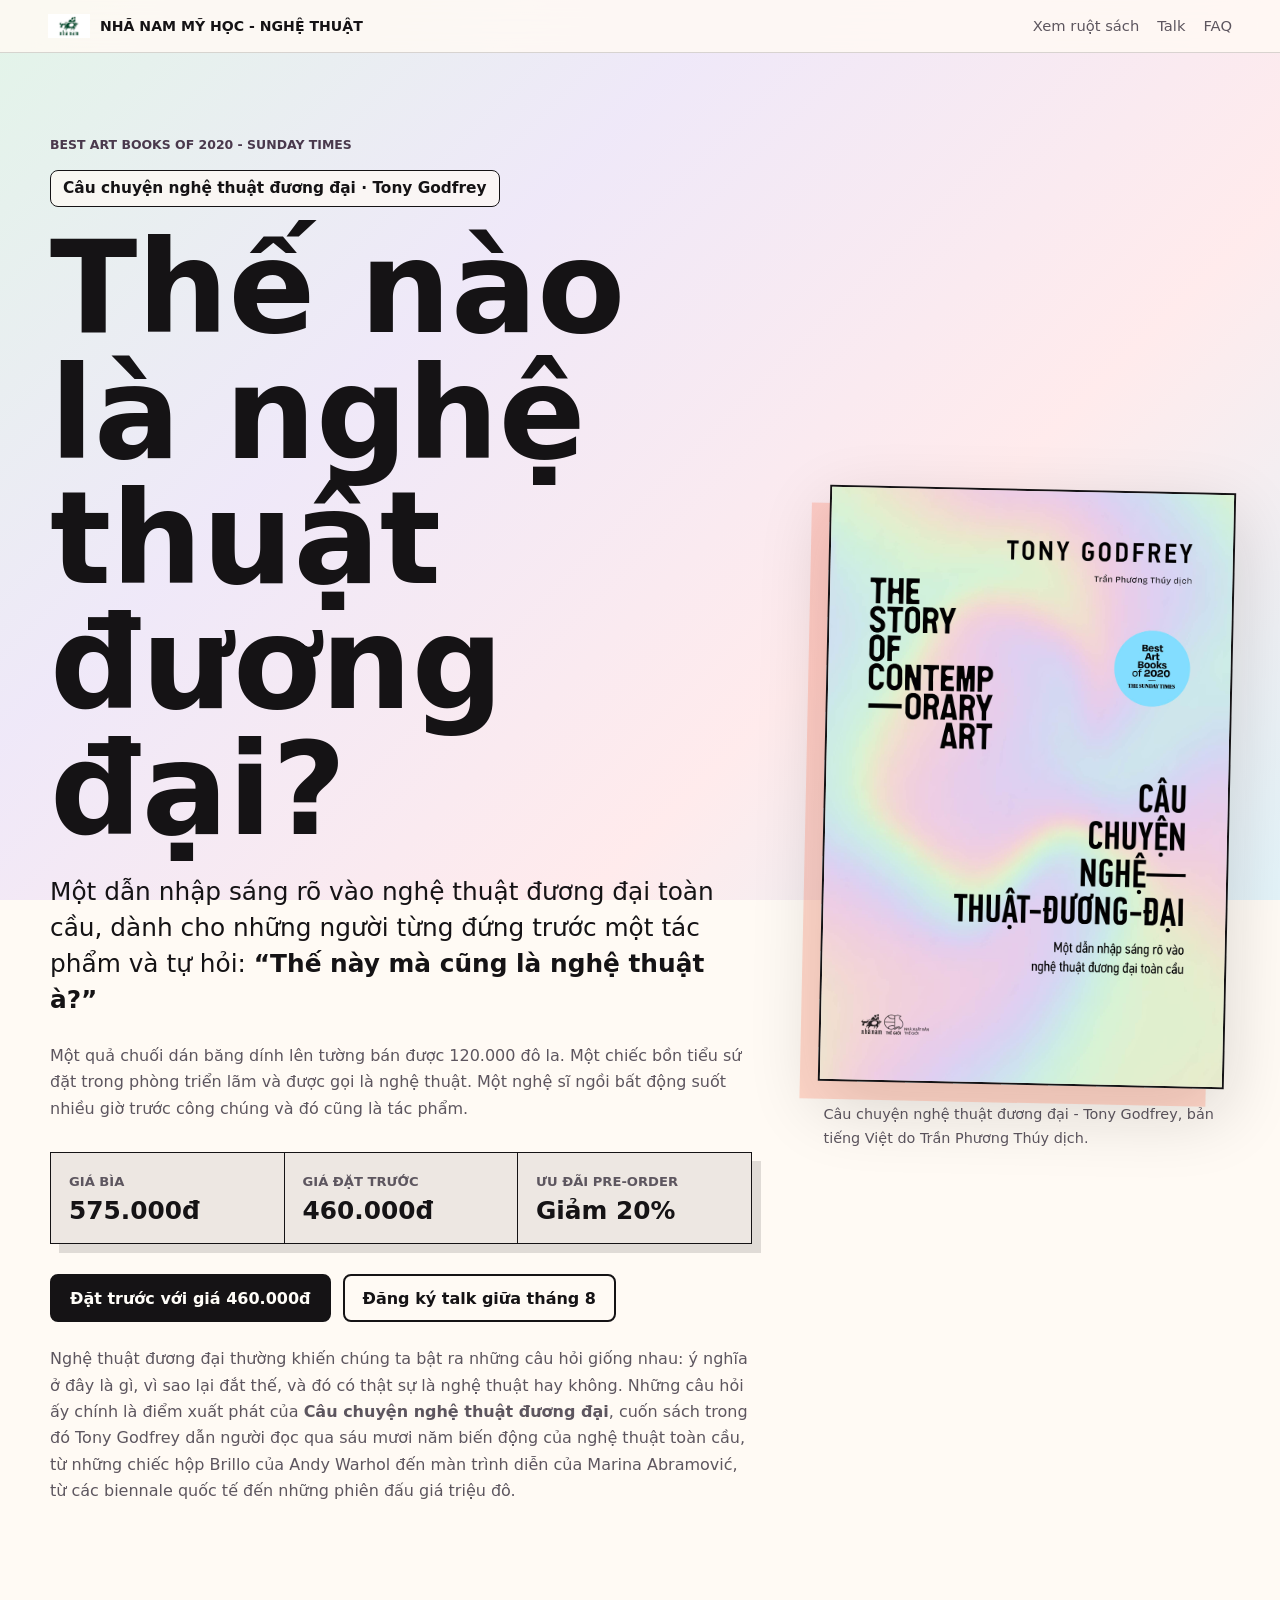
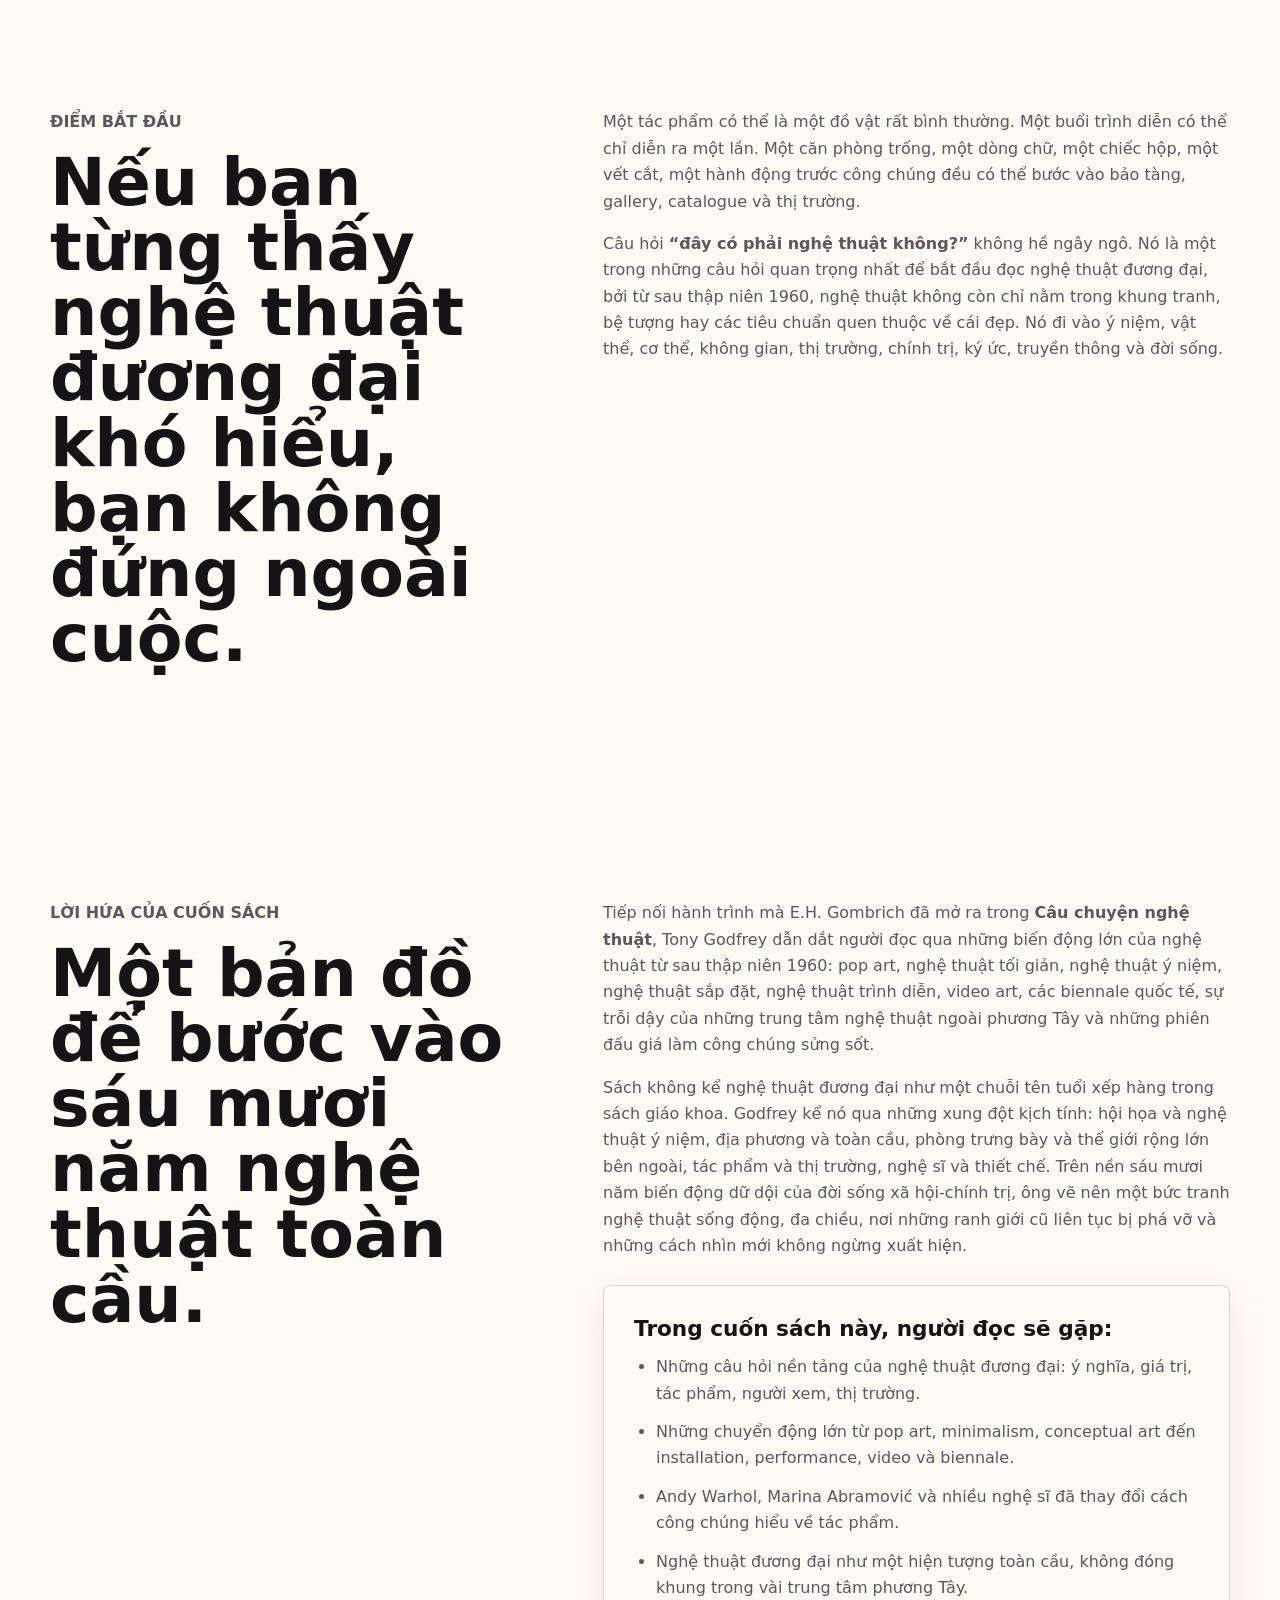
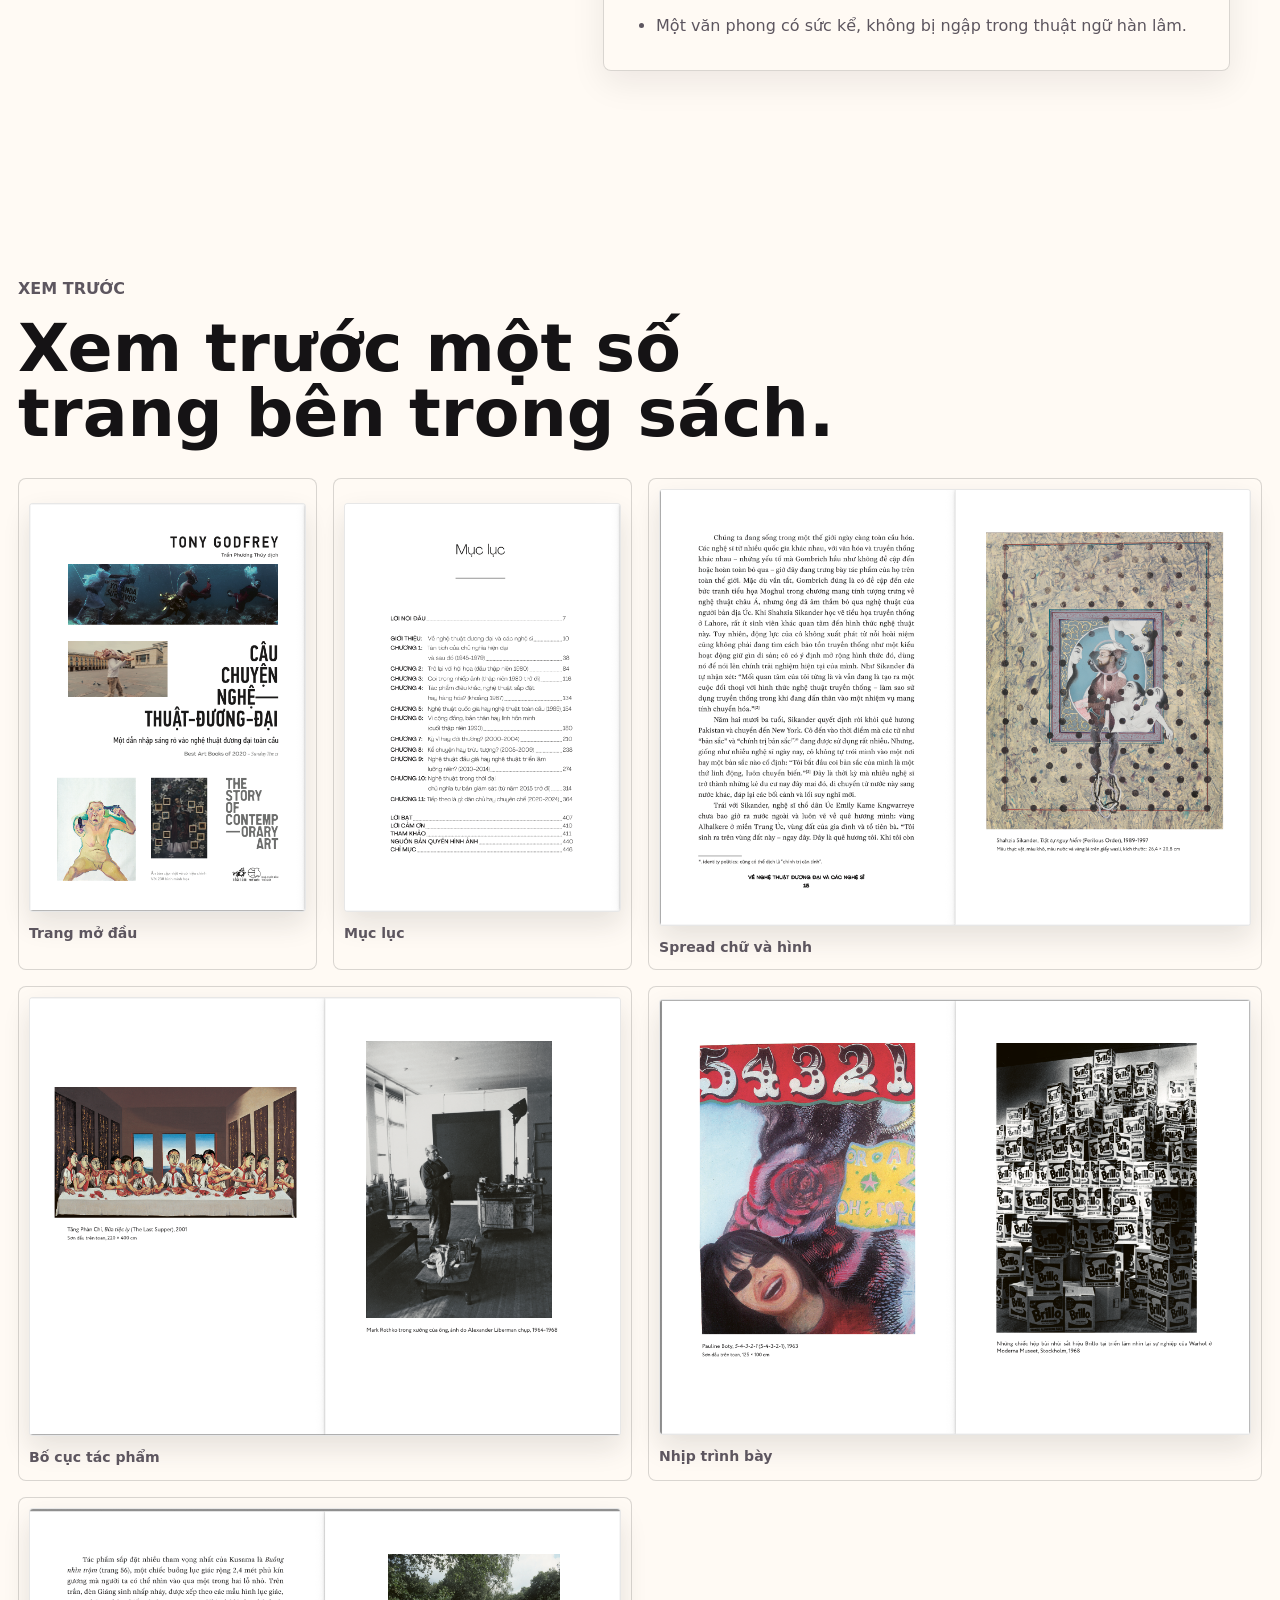
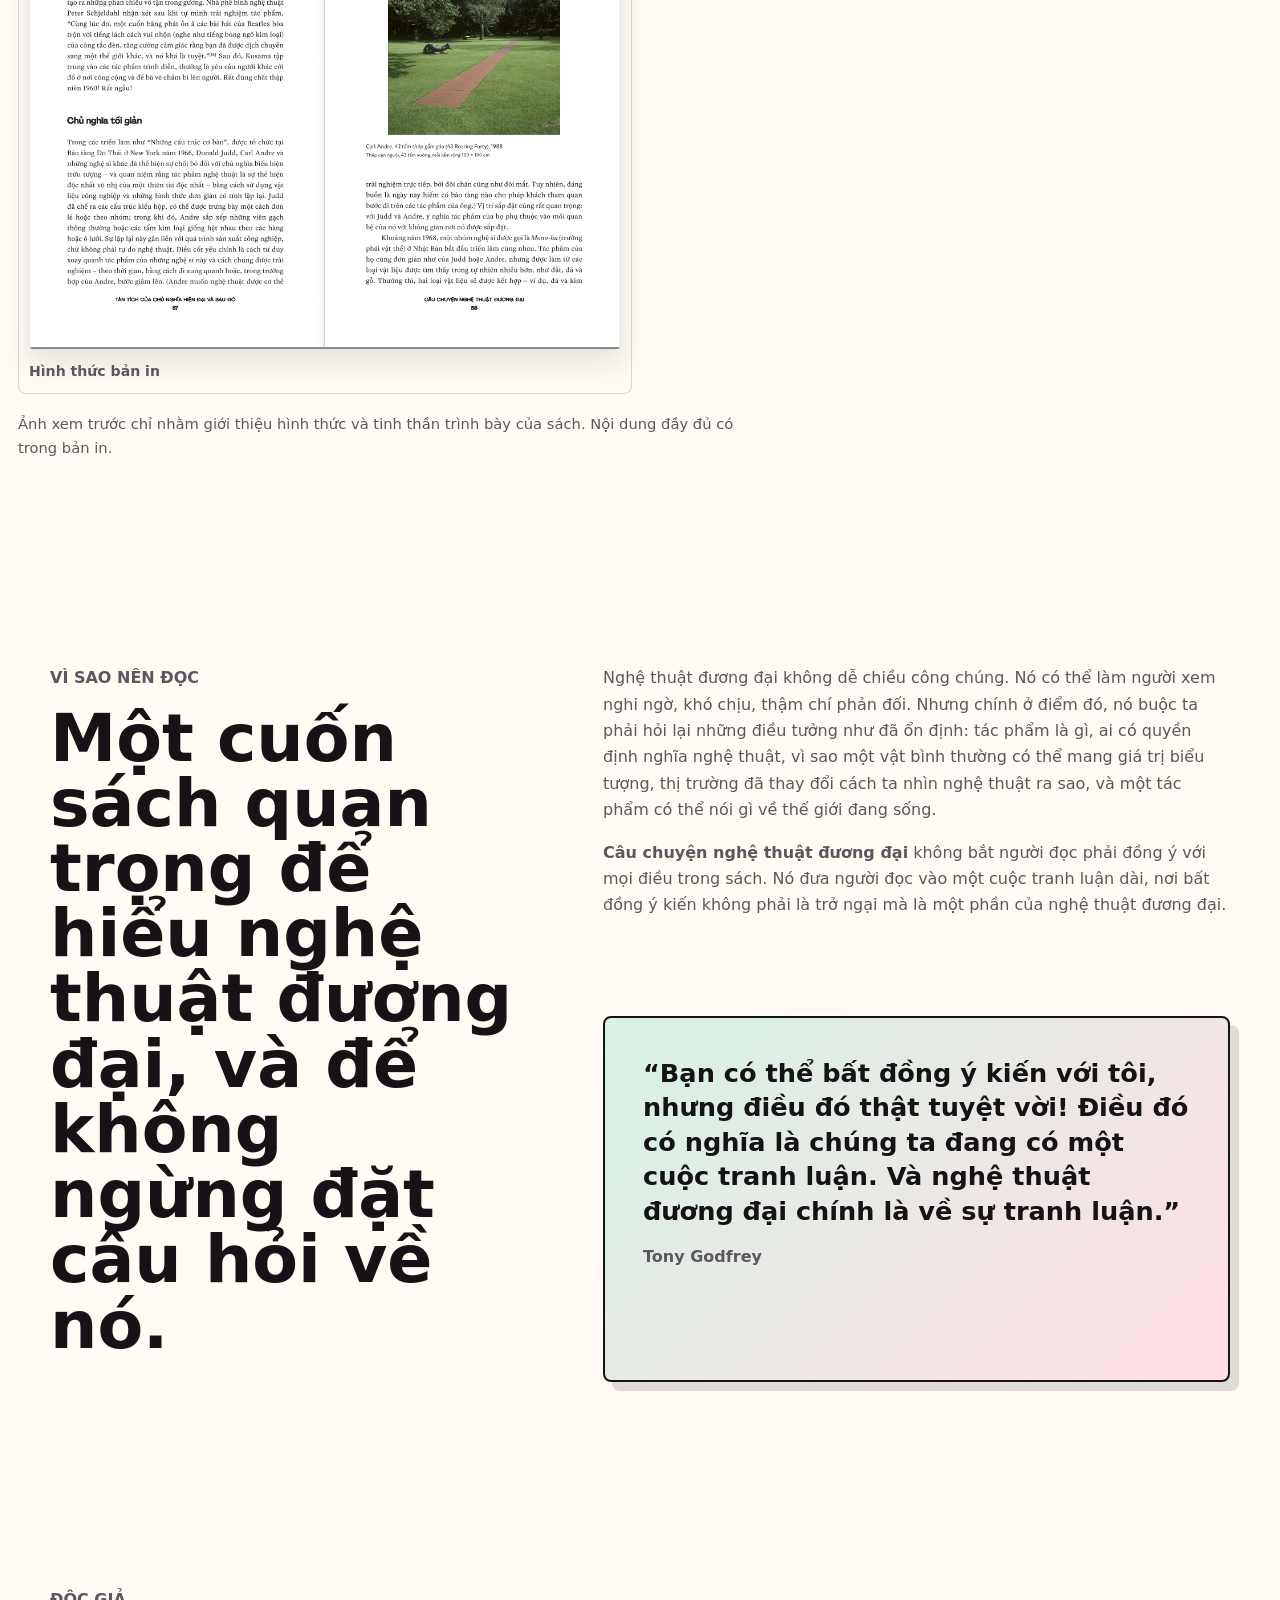
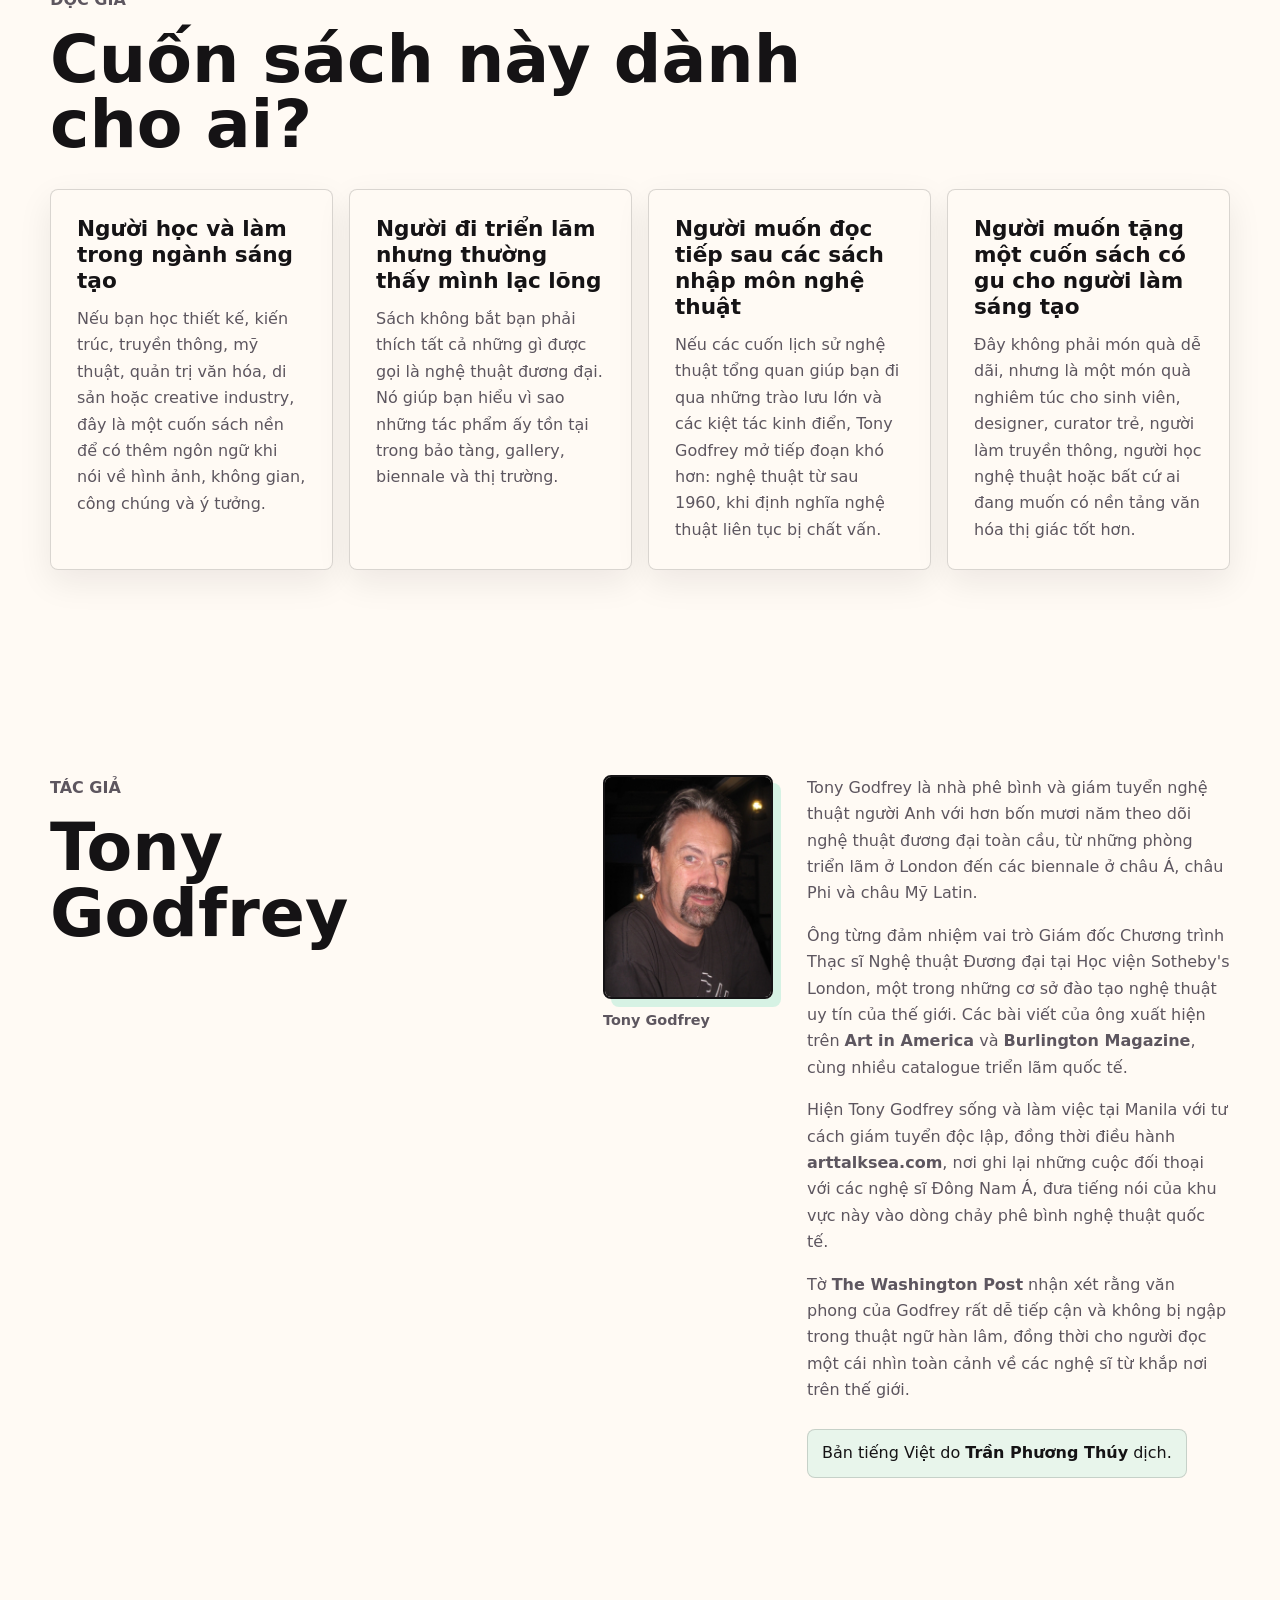
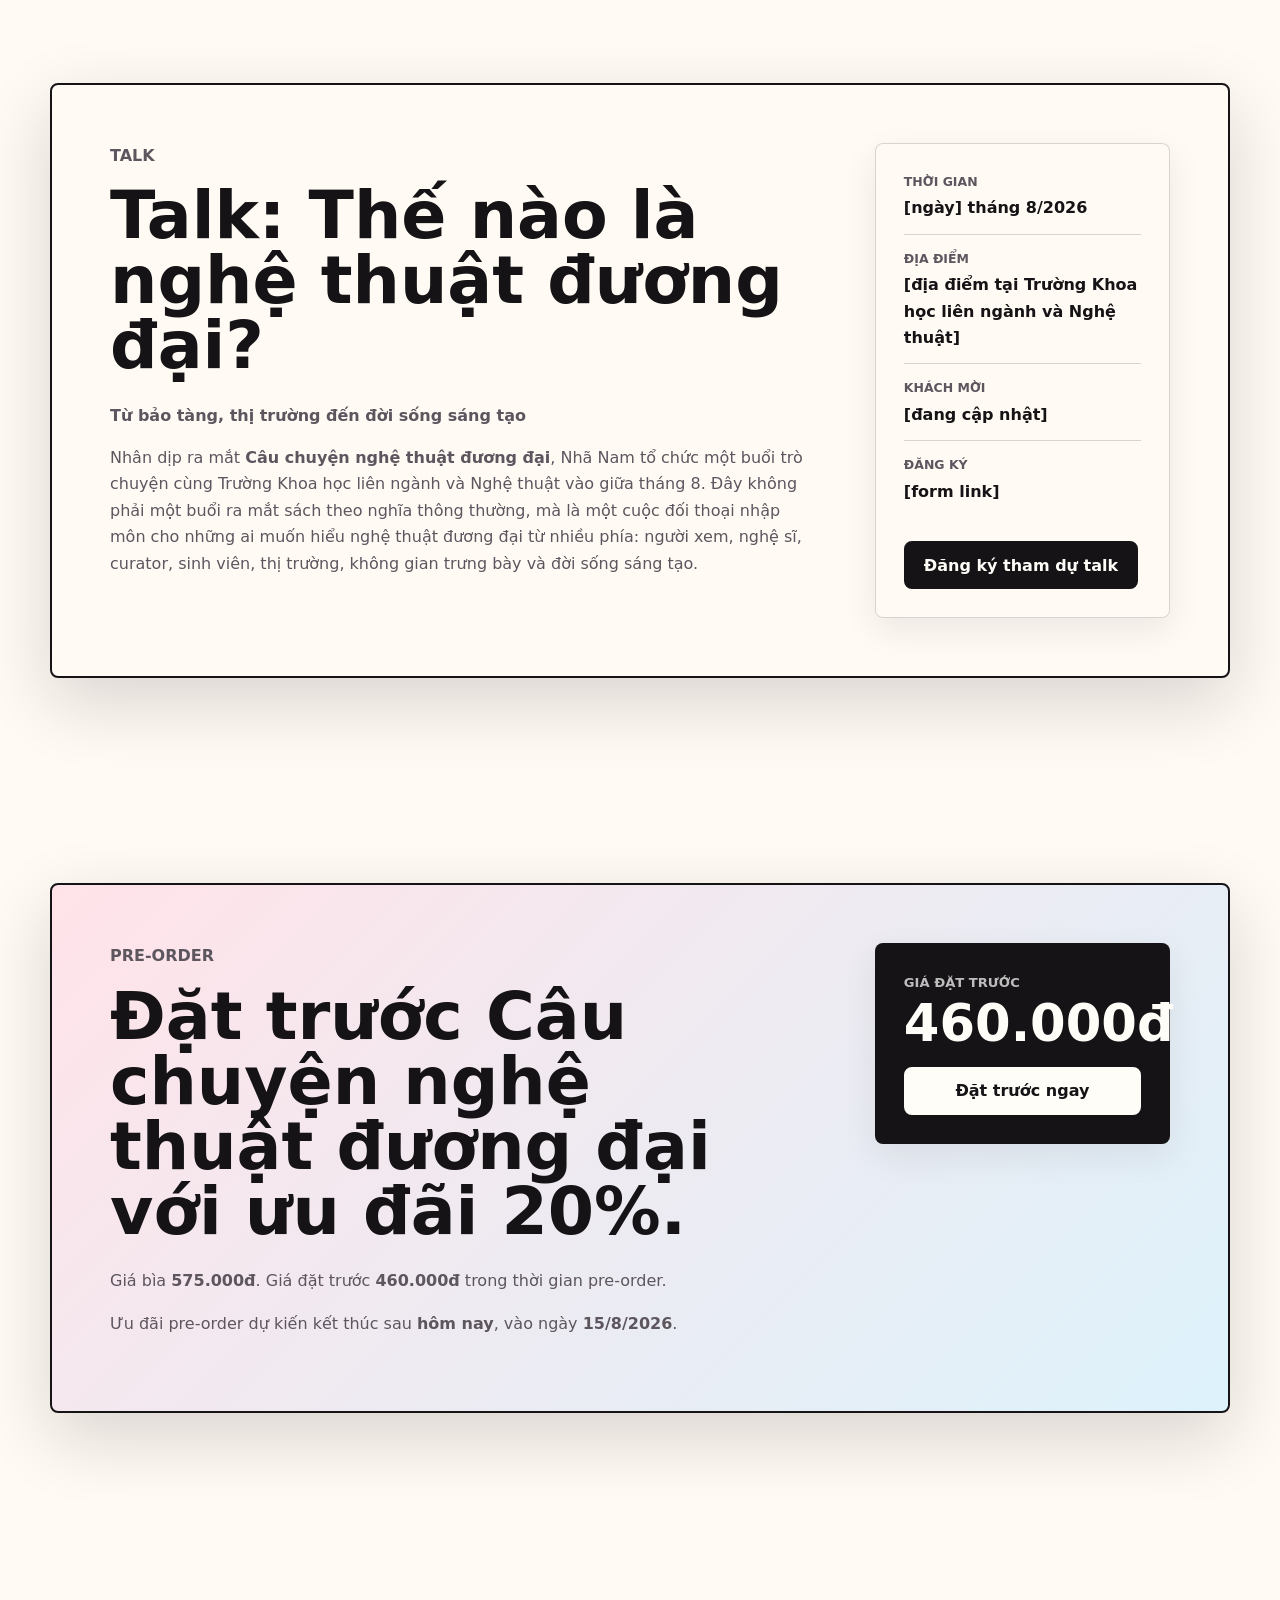
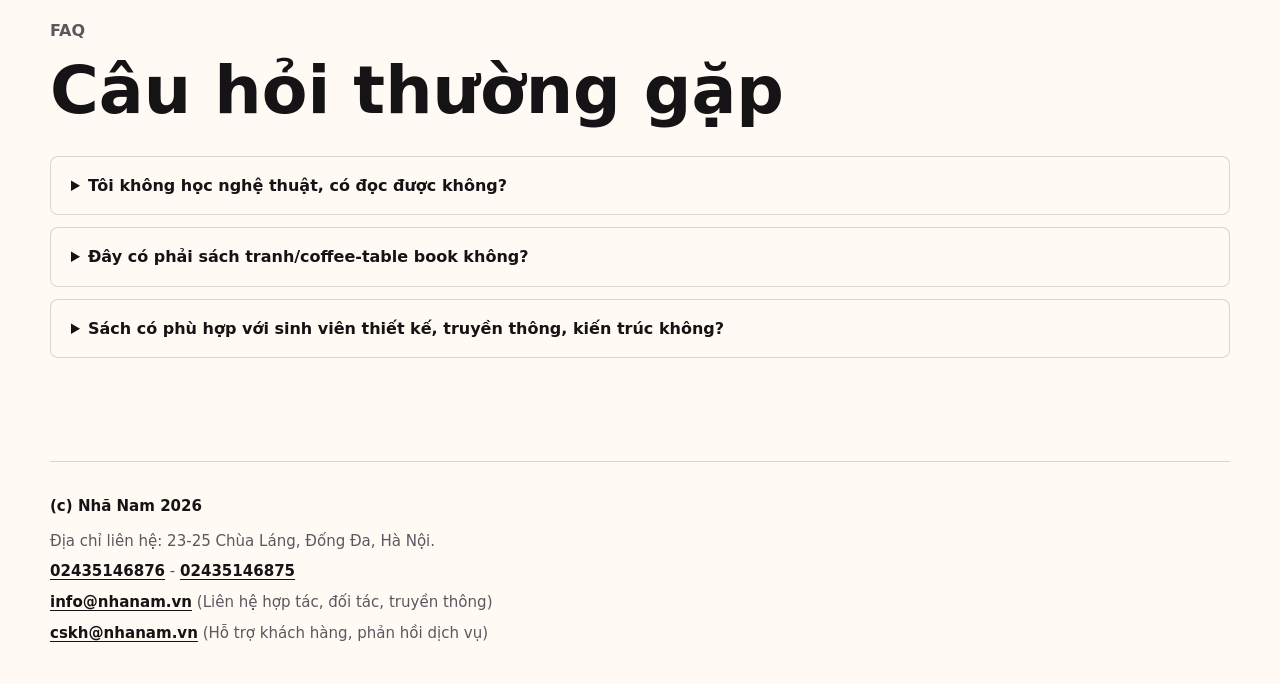
==== commit af9776e4: "Add Nha Nam logo and footer contact" ====
--- a/cau-chuyen-nghe-thuat-duong-dai/index.html
+++ b/cau-chuyen-nghe-thuat-duong-dai/index.html
@@ -19,6 +19,7 @@
     <meta name="twitter:description" content="Đặt trước Câu chuyện nghệ thuật đương đại của Tony Godfrey với ưu đãi 20%.">
     <meta name="twitter:image" content="/public/images/landing/contemporary-art/book-cover-full.jpg">
     <link rel="canonical" href="/cau-chuyen-nghe-thuat-duong-dai/">
+    <link rel="icon" type="image/png" href="/public/images/landing/contemporary-art/favicon.png">
     <link rel="preload" as="image" href="../public/images/landing/contemporary-art/book-cover.jpg">
     <link rel="stylesheet" href="./styles.css">
     <script type="application/ld+json">
@@ -51,7 +52,10 @@
   </head>
   <body>
     <header class="site-header" aria-label="Điều hướng landing page">
-      <a class="brand" href="#top" aria-label="Câu chuyện nghệ thuật đương đại">Nhã Nam Mỹ học - Nghệ thuật</a>
+      <a class="brand" href="#top" aria-label="Câu chuyện nghệ thuật đương đại">
+        <img src="../public/images/landing/contemporary-art/logo-nha-nam.jpg" width="340" height="194" alt="" aria-hidden="true">
+        <span>Nhã Nam Mỹ học - Nghệ thuật</span>
+      </a>
       <nav class="nav-links" aria-label="Mục chính">
         <a href="#preview">Xem ruột sách</a>
         <a href="#talk">Talk</a>
@@ -305,6 +309,16 @@
       </section>
     </main>
 
+    <footer class="site-footer">
+      <p>(c) Nhã Nam 2026</p>
+      <address>
+        <span>Địa chỉ liên hệ: 23-25 Chùa Láng, Đống Đa, Hà Nội.</span>
+        <span><a href="tel:02435146876">02435146876</a> - <a href="tel:02435146875">02435146875</a></span>
+        <span><a href="mailto:info@nhanam.vn">info@nhanam.vn</a> (Liên hệ hợp tác, đối tác, truyền thông)</span>
+        <span><a href="mailto:cskh@nhanam.vn">cskh@nhanam.vn</a> (Hỗ trợ khách hàng, phản hồi dịch vụ)</span>
+      </address>
+    </footer>
+
     <div class="sticky-cta" aria-label="Hành động nhanh trên mobile">
       <!-- TODO: Replace href with final preorder URL when available. -->
       <a class="button button-primary" href="#preorder" data-event="ldp_art_book_sticky_cta_click">Đặt trước với giá 460.000đ</a>
--- a/cau-chuyen-nghe-thuat-duong-dai/styles.css
+++ b/cau-chuyen-nghe-thuat-duong-dai/styles.css
@@ -70,10 +70,19 @@
 }
 
 .brand {
+  display: inline-flex;
+  align-items: center;
+  gap: 10px;
   font-size: 0.88rem;
   font-weight: 800;
   text-decoration: none;
   text-transform: uppercase;
+}
+
+.brand img {
+  width: 42px;
+  height: auto;
+  flex: 0 0 auto;
 }
 
 .nav-links {
@@ -575,6 +584,34 @@
   margin: 0;
   padding: 0 20px 20px;
   color: var(--muted);
+}
+
+.site-footer {
+  width: min(var(--max), calc(100% - 36px));
+  margin: 0 auto;
+  padding: 32px 0 38px;
+  border-top: 1px solid var(--line);
+  color: var(--muted);
+  font-size: 0.94rem;
+}
+
+.site-footer p {
+  margin-bottom: 10px;
+  color: var(--ink);
+  font-weight: 900;
+}
+
+.site-footer address {
+  display: grid;
+  gap: 6px;
+  font-style: normal;
+}
+
+.site-footer a {
+  color: var(--ink);
+  font-weight: 800;
+  text-decoration-thickness: 1px;
+  text-underline-offset: 3px;
 }
 
 .sticky-cta {
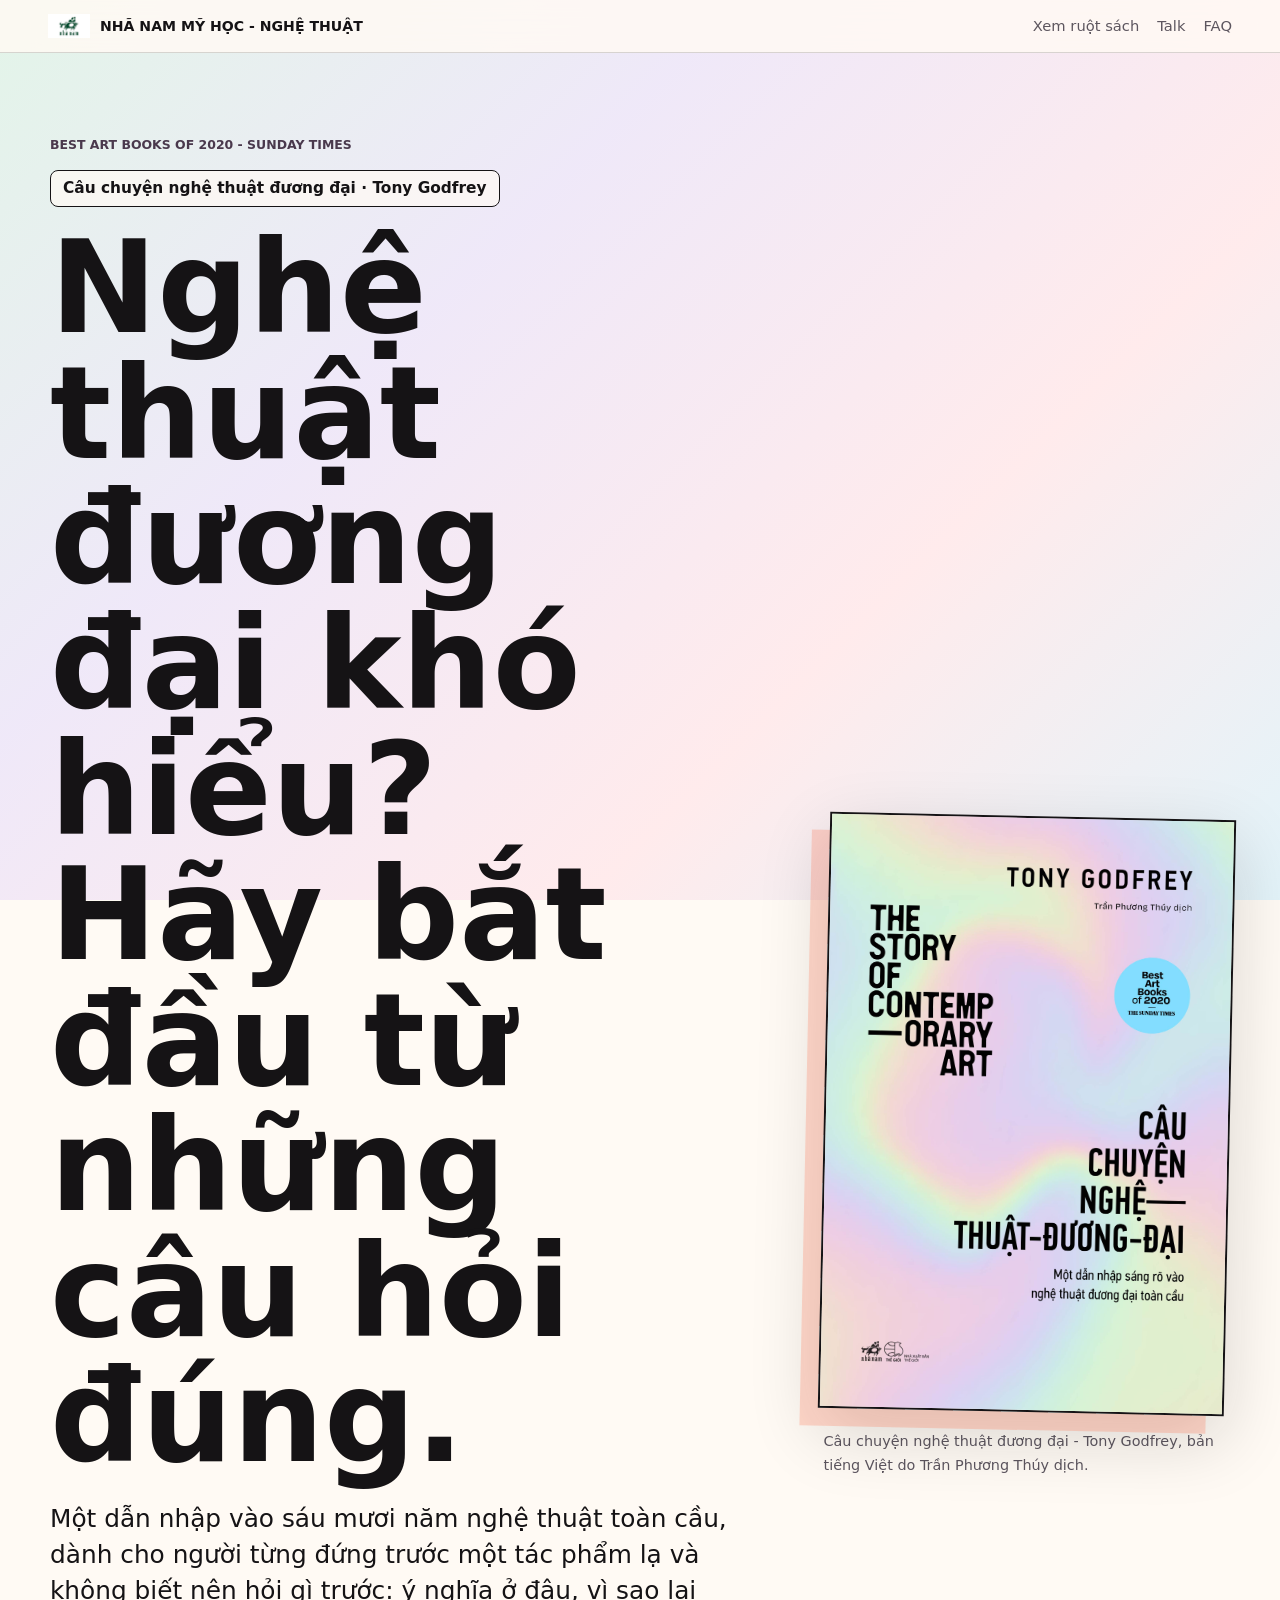
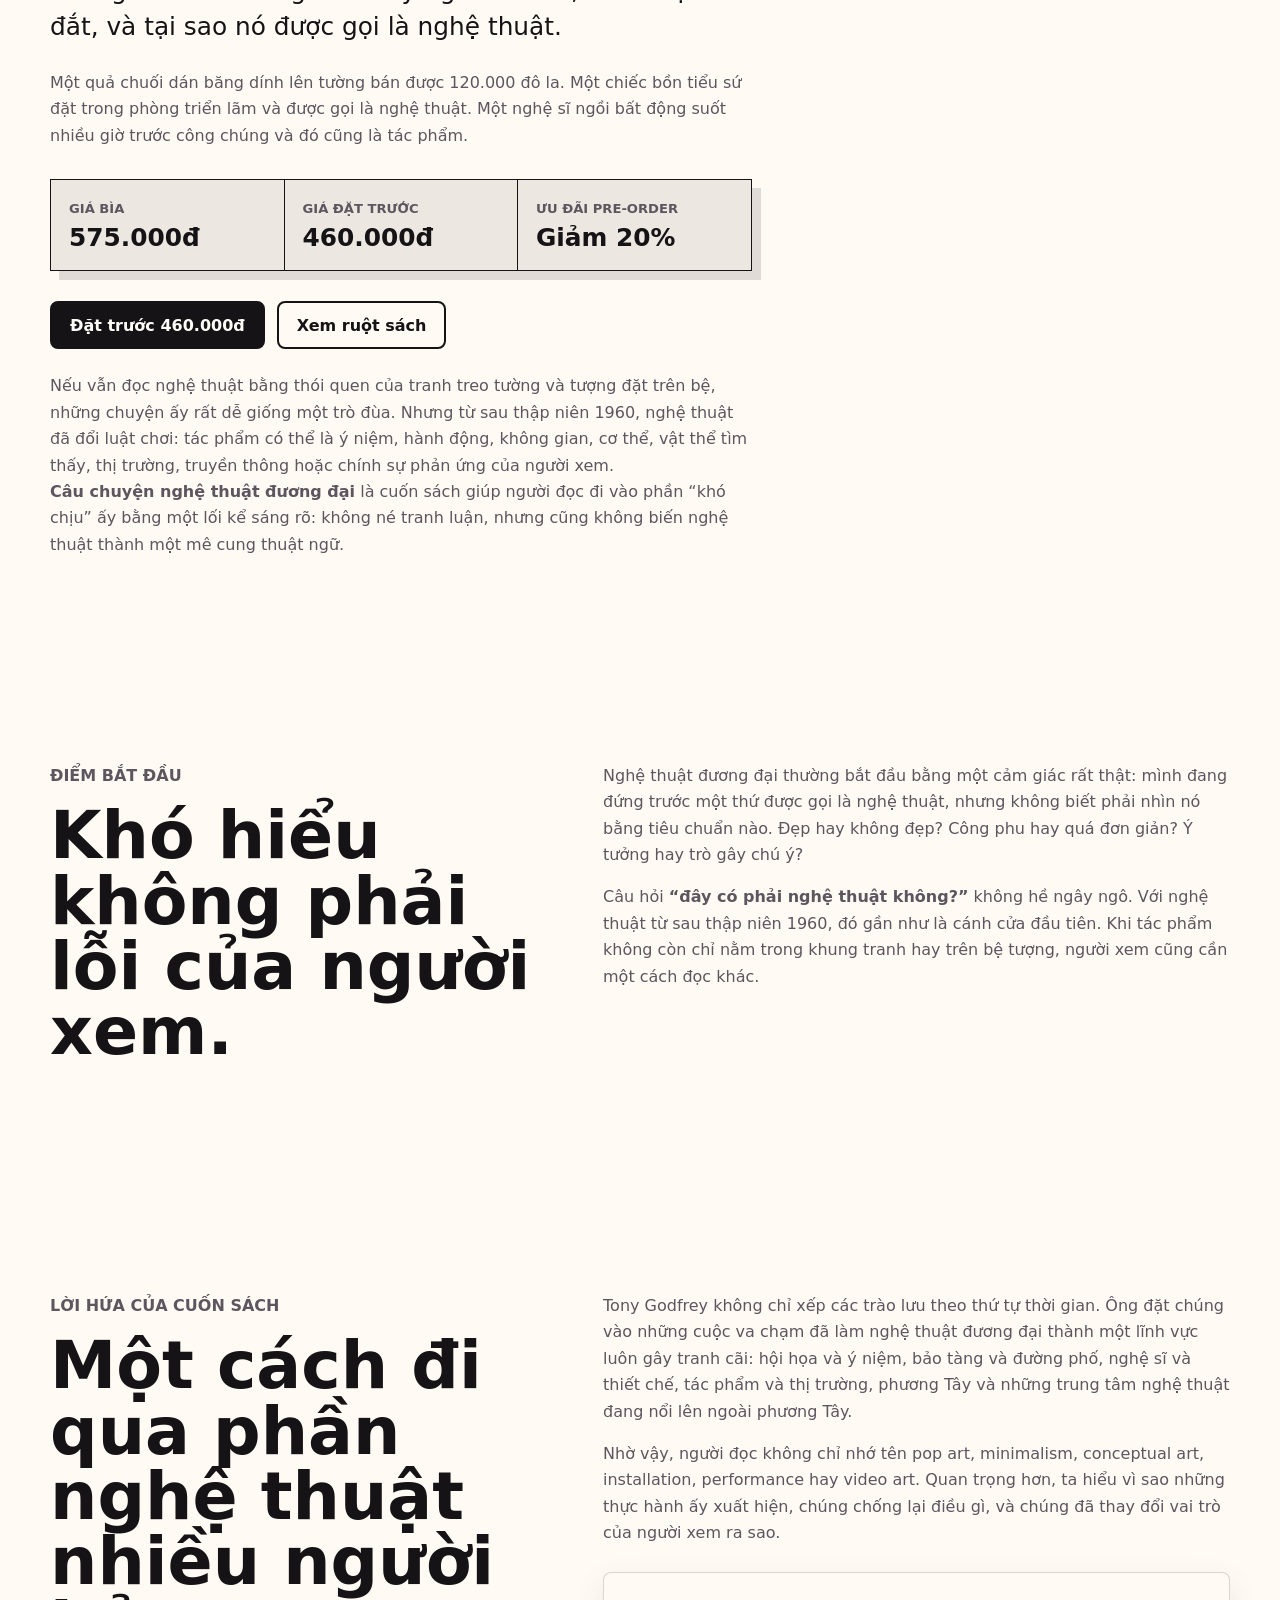
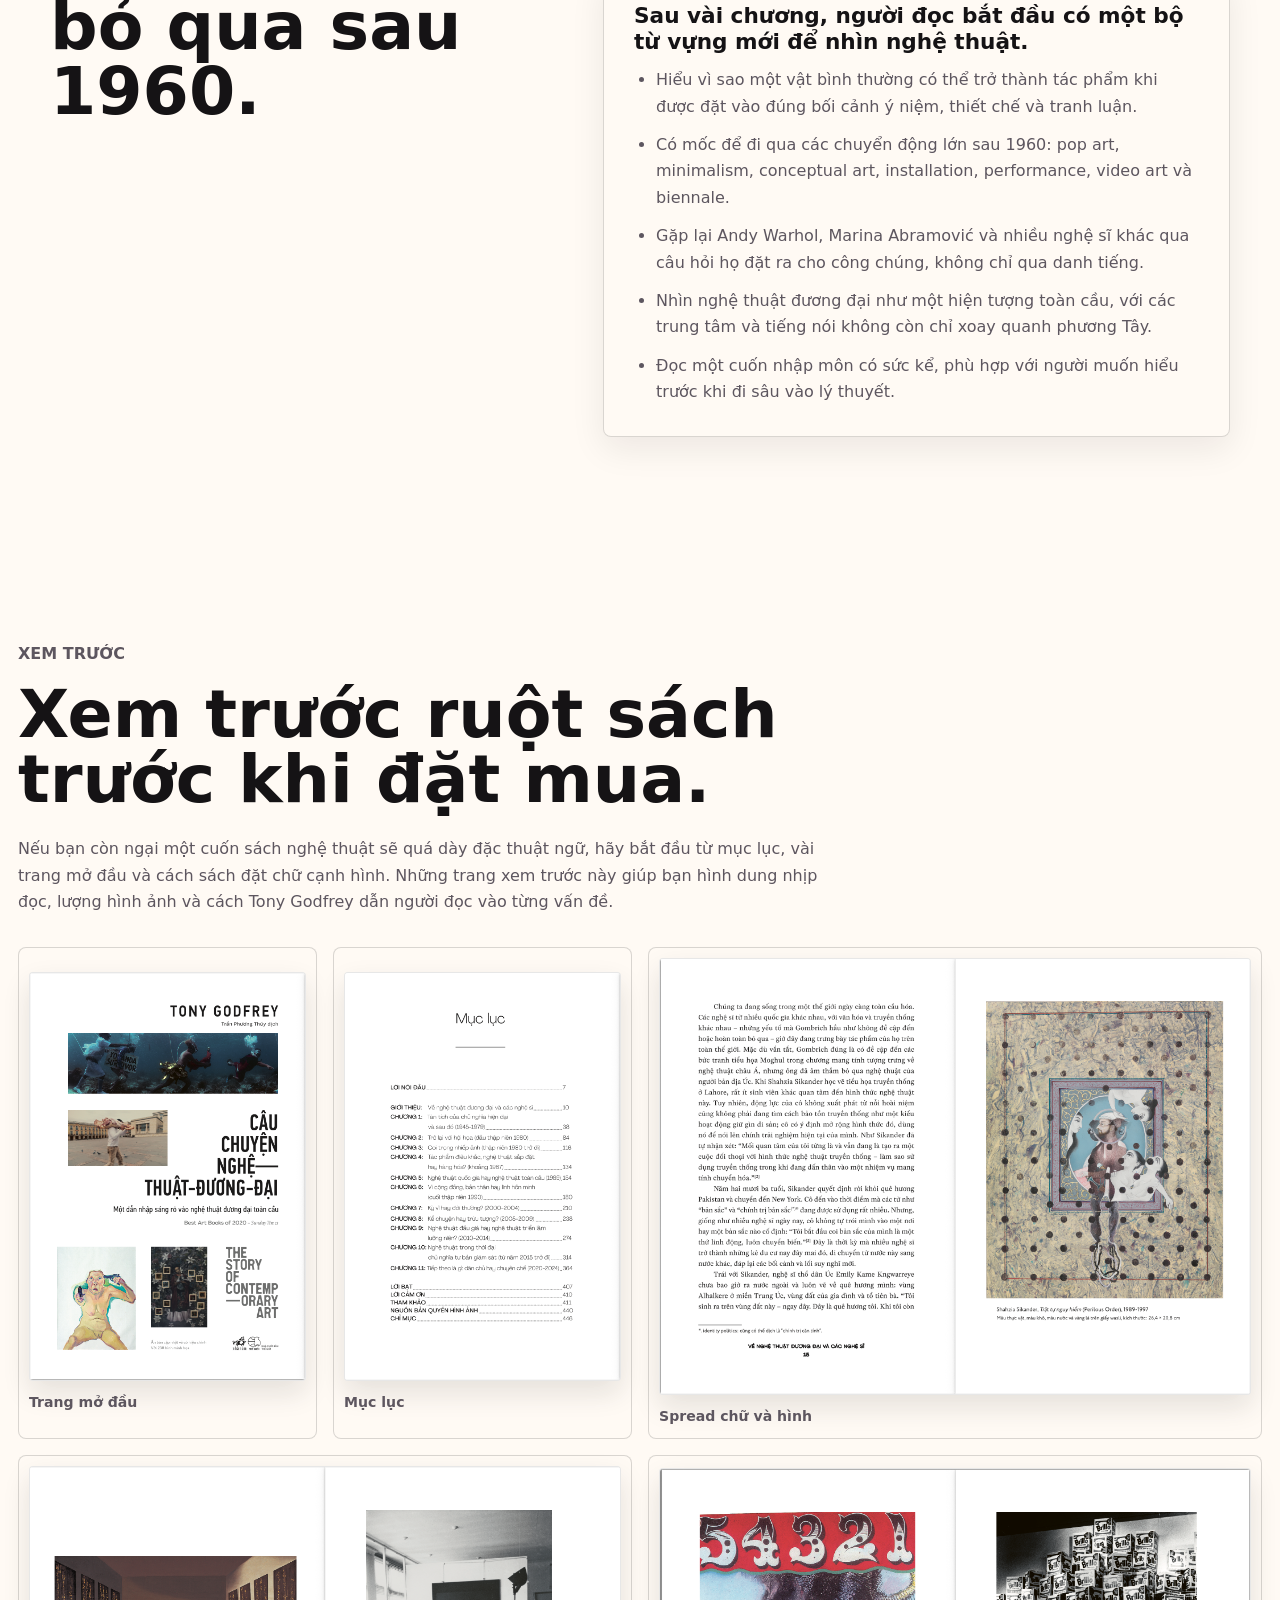
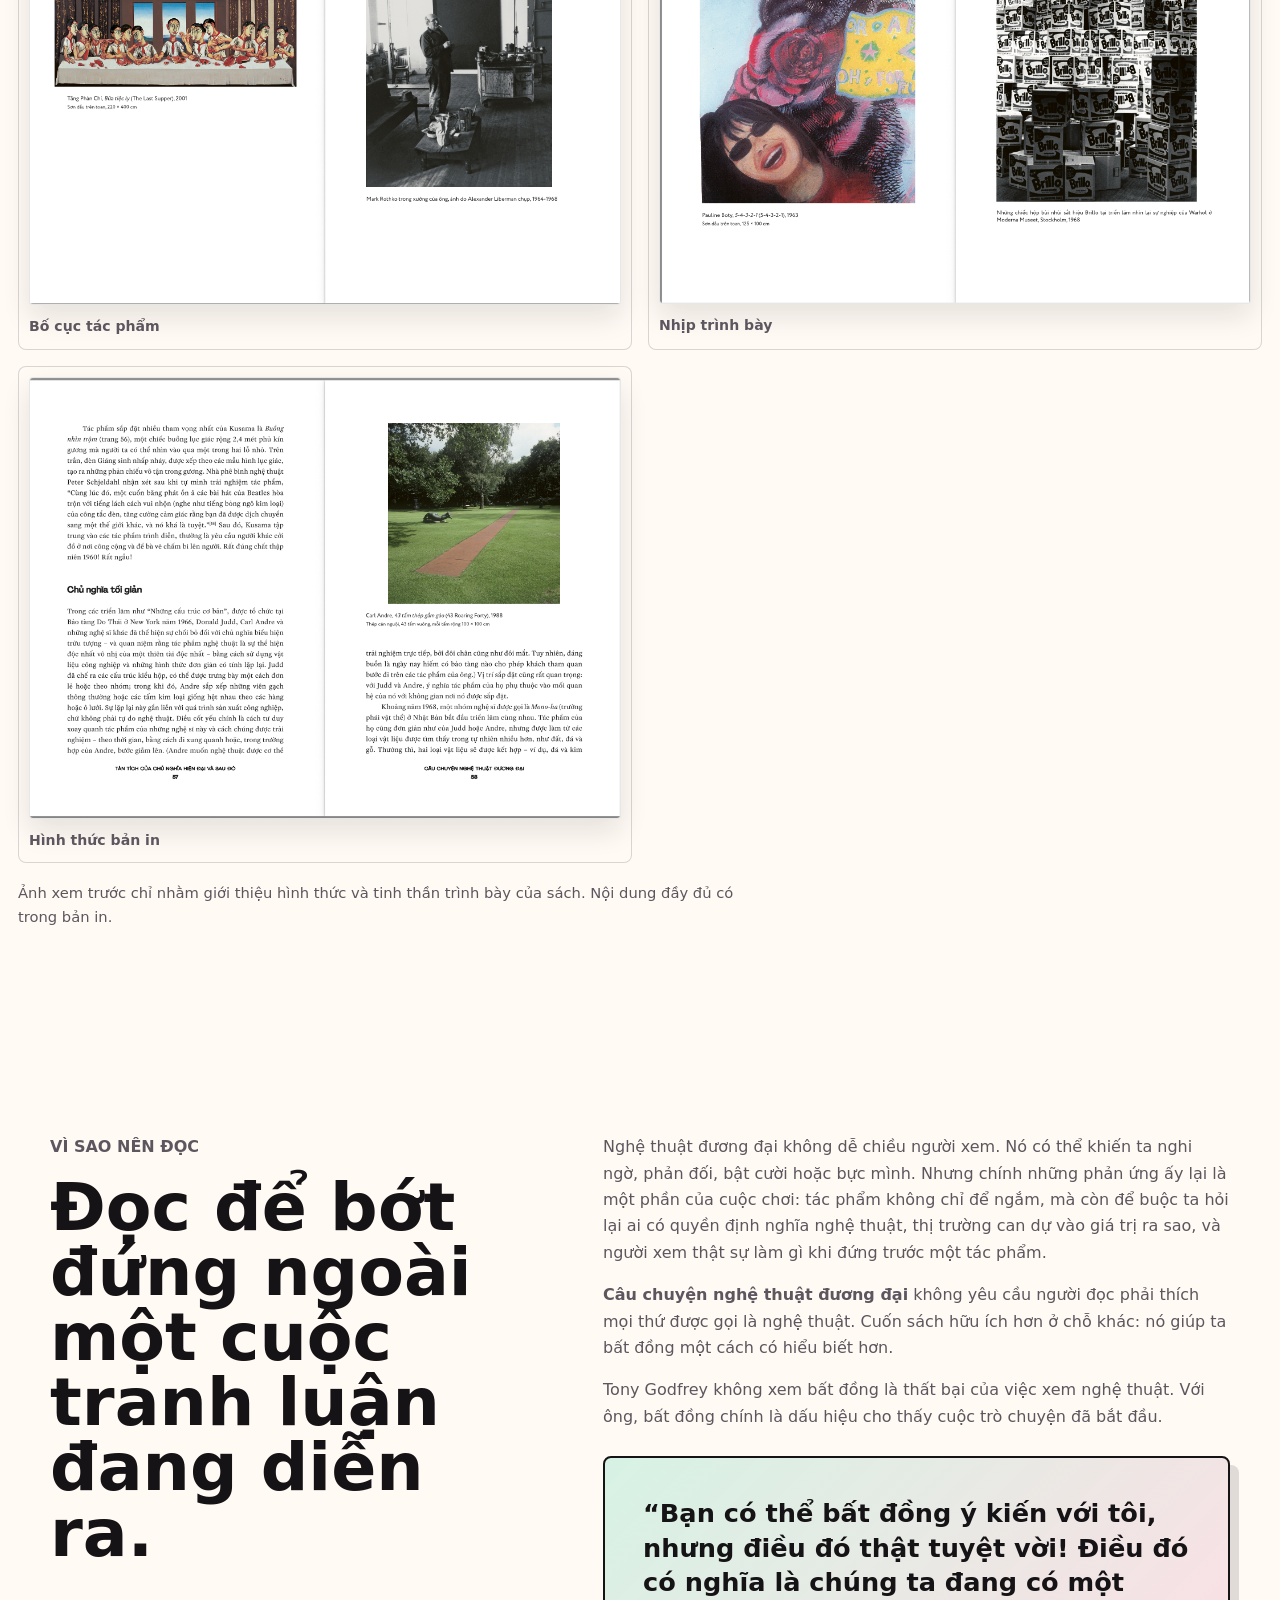
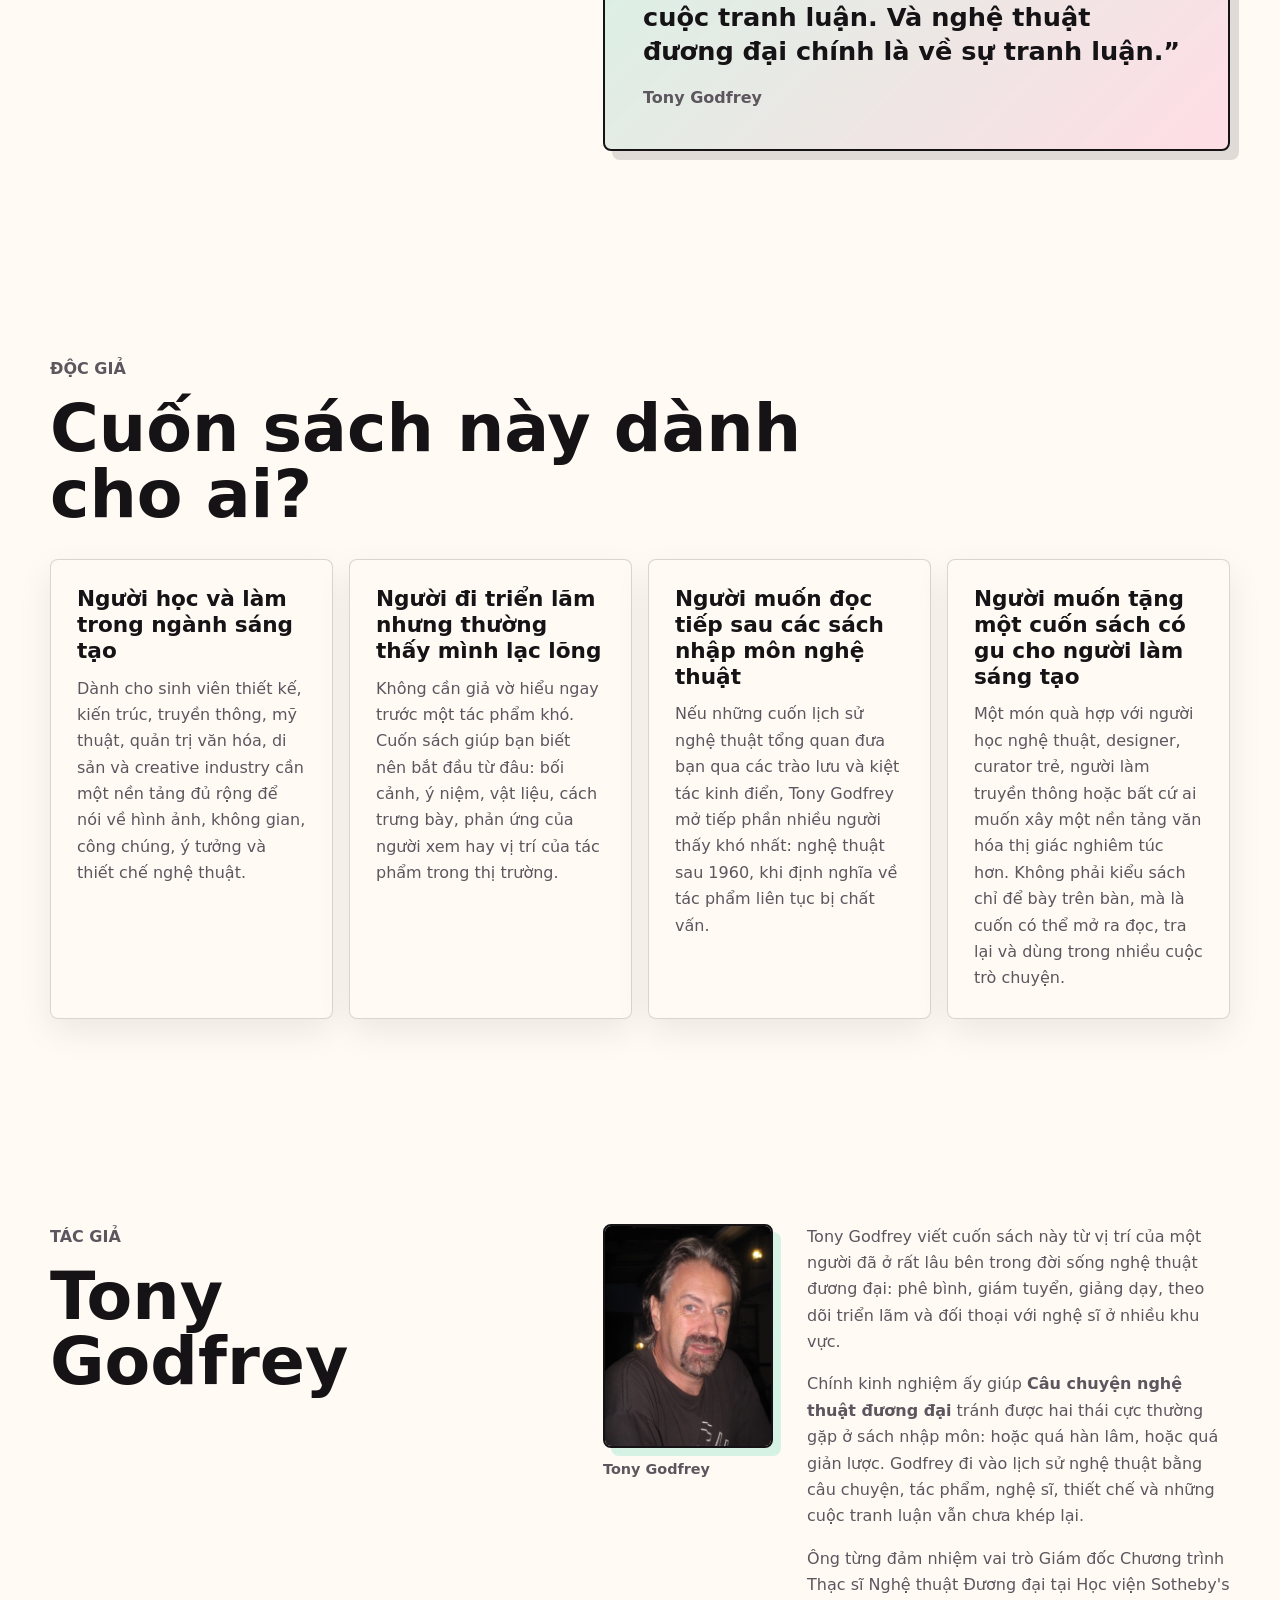
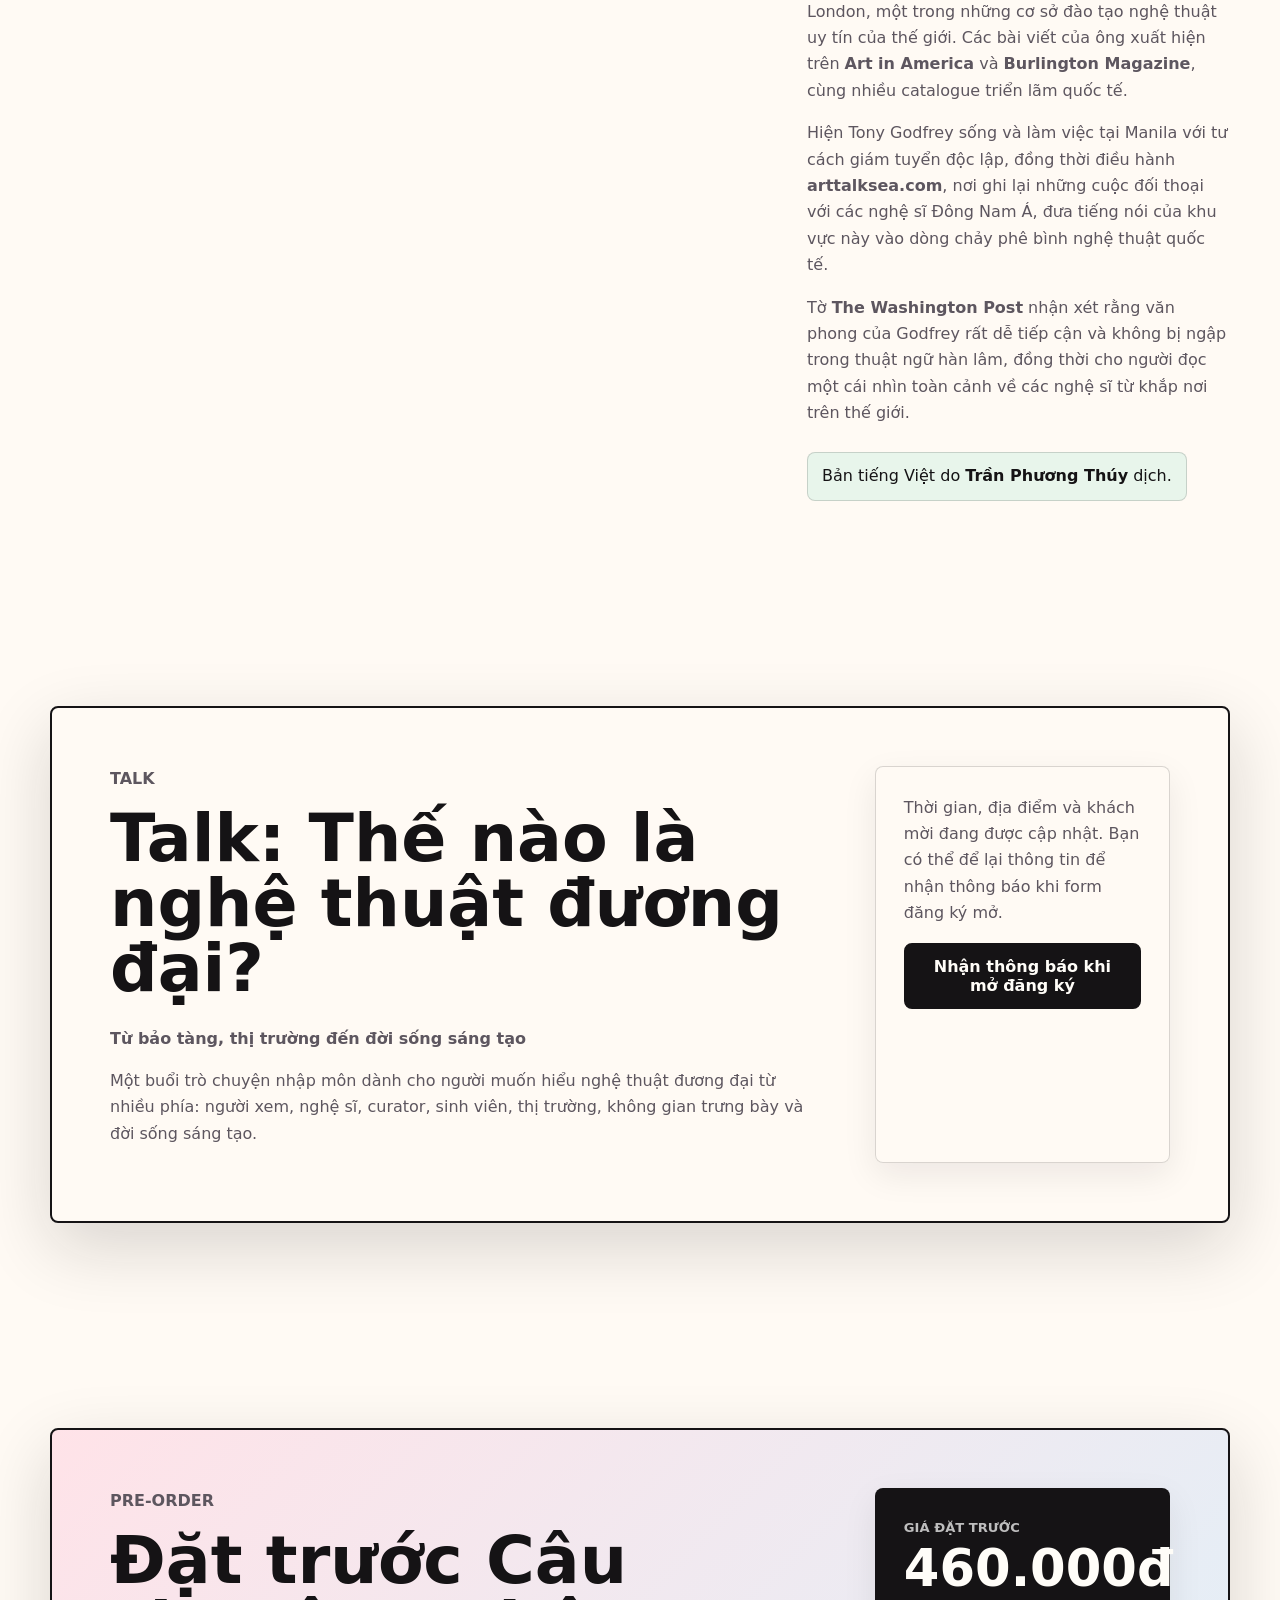
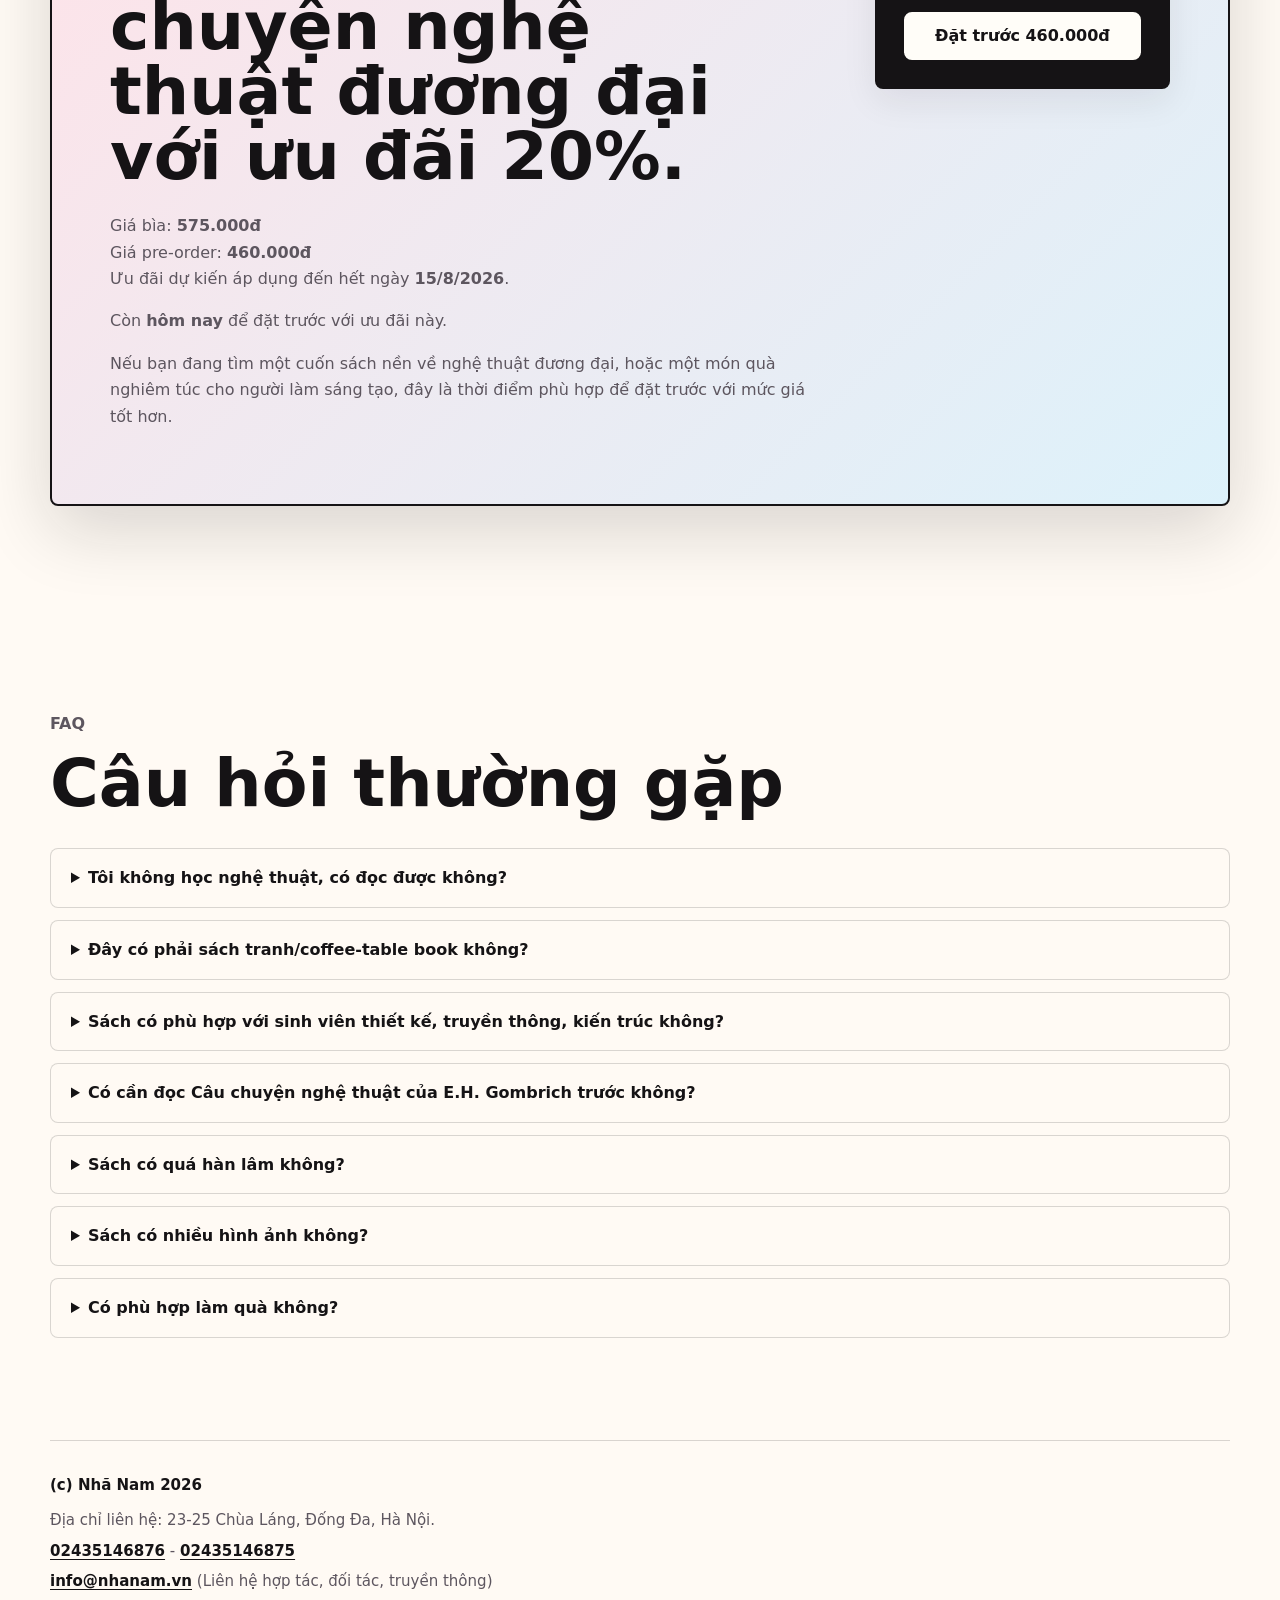
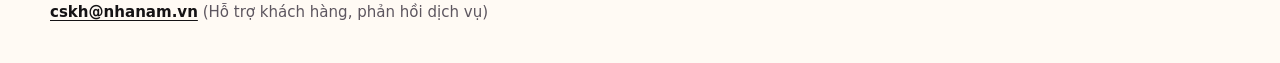
==== commit 1f2b4245: "Refine landing page copy" ====
--- a/cau-chuyen-nghe-thuat-duong-dai/index.html
+++ b/cau-chuyen-nghe-thuat-duong-dai/index.html
@@ -68,8 +68,8 @@
         <div class="hero-copy">
           <p class="eyebrow">Best Art Books of 2020 - Sunday Times</p>
           <p class="book-kicker">Câu chuyện nghệ thuật đương đại · Tony Godfrey</p>
-          <h1>Thế nào là nghệ thuật đương đại?</h1>
-          <p class="hero-subtitle">Một dẫn nhập sáng rõ vào nghệ thuật đương đại toàn cầu, dành cho những người từng đứng trước một tác phẩm và tự hỏi: <strong>“Thế này mà cũng là nghệ thuật à?”</strong></p>
+          <h1>Nghệ thuật đương đại khó hiểu? Hãy bắt đầu từ những câu hỏi đúng.</h1>
+          <p class="hero-subtitle">Một dẫn nhập vào sáu mươi năm nghệ thuật toàn cầu, dành cho người từng đứng trước một tác phẩm lạ và không biết nên hỏi gì trước: ý nghĩa ở đâu, vì sao lại đắt, và tại sao nó được gọi là nghệ thuật.</p>
           <div class="hero-hook">
             <p>Một quả chuối dán băng dính lên tường bán được 120.000 đô la. Một chiếc bồn tiểu sứ đặt trong phòng triển lãm và được gọi là nghệ thuật. Một nghệ sĩ ngồi bất động suốt nhiều giờ trước công chúng và đó cũng là tác phẩm.</p>
           </div>
@@ -91,13 +91,14 @@
 
           <div class="cta-row" aria-label="Hành động chính">
             <!-- TODO: Replace href with final preorder URL when available. -->
-            <a class="button button-primary" href="#preorder" data-event="ldp_art_book_preorder_click">Đặt trước với giá 460.000đ</a>
+            <a class="button button-primary" href="#preorder" data-event="ldp_art_book_preorder_click">Đặt trước 460.000đ</a>
             <!-- TODO: Replace href with final talk form URL when available. -->
-            <a class="button button-secondary" href="#talk" data-event="ldp_art_book_talk_register_click">Đăng ký talk giữa tháng 8</a>
+            <a class="button button-secondary" href="#preview" data-event="ldp_art_book_gallery_open">Xem ruột sách</a>
           </div>
 
           <div class="hero-context">
-            <p>Nghệ thuật đương đại thường khiến chúng ta bật ra những câu hỏi giống nhau: ý nghĩa ở đây là gì, vì sao lại đắt thế, và đó có thật sự là nghệ thuật hay không. Những câu hỏi ấy chính là điểm xuất phát của <strong>Câu chuyện nghệ thuật đương đại</strong>, cuốn sách trong đó Tony Godfrey dẫn người đọc qua sáu mươi năm biến động của nghệ thuật toàn cầu, từ những chiếc hộp Brillo của Andy Warhol đến màn trình diễn của Marina Abramović, từ các biennale quốc tế đến những phiên đấu giá triệu đô.</p>
+            <p>Nếu vẫn đọc nghệ thuật bằng thói quen của tranh treo tường và tượng đặt trên bệ, những chuyện ấy rất dễ giống một trò đùa. Nhưng từ sau thập niên 1960, nghệ thuật đã đổi luật chơi: tác phẩm có thể là ý niệm, hành động, không gian, cơ thể, vật thể tìm thấy, thị trường, truyền thông hoặc chính sự phản ứng của người xem.</p>
+            <p><strong>Câu chuyện nghệ thuật đương đại</strong> là cuốn sách giúp người đọc đi vào phần “khó chịu” ấy bằng một lối kể sáng rõ: không né tranh luận, nhưng cũng không biến nghệ thuật thành một mê cung thuật ngữ.</p>
           </div>
         </div>
 
@@ -110,32 +111,32 @@
       <section class="section text-section" id="problem">
         <div class="section-heading">
           <p class="eyebrow">Điểm bắt đầu</p>
-          <h2>Nếu bạn từng thấy nghệ thuật đương đại khó hiểu, bạn không đứng ngoài cuộc.</h2>
+          <h2>Khó hiểu không phải lỗi của người xem.</h2>
         </div>
         <div class="text-flow">
-          <p>Một tác phẩm có thể là một đồ vật rất bình thường. Một buổi trình diễn có thể chỉ diễn ra một lần. Một căn phòng trống, một dòng chữ, một chiếc hộp, một vết cắt, một hành động trước công chúng đều có thể bước vào bảo tàng, gallery, catalogue và thị trường.</p>
-          <p>Câu hỏi <strong>“đây có phải nghệ thuật không?”</strong> không hề ngây ngô. Nó là một trong những câu hỏi quan trọng nhất để bắt đầu đọc nghệ thuật đương đại, bởi từ sau thập niên 1960, nghệ thuật không còn chỉ nằm trong khung tranh, bệ tượng hay các tiêu chuẩn quen thuộc về cái đẹp. Nó đi vào ý niệm, vật thể, cơ thể, không gian, thị trường, chính trị, ký ức, truyền thông và đời sống.</p>
+          <p>Nghệ thuật đương đại thường bắt đầu bằng một cảm giác rất thật: mình đang đứng trước một thứ được gọi là nghệ thuật, nhưng không biết phải nhìn nó bằng tiêu chuẩn nào. Đẹp hay không đẹp? Công phu hay quá đơn giản? Ý tưởng hay trò gây chú ý?</p>
+          <p>Câu hỏi <strong>“đây có phải nghệ thuật không?”</strong> không hề ngây ngô. Với nghệ thuật từ sau thập niên 1960, đó gần như là cánh cửa đầu tiên. Khi tác phẩm không còn chỉ nằm trong khung tranh hay trên bệ tượng, người xem cũng cần một cách đọc khác.</p>
         </div>
       </section>
 
       <section class="section promise-section" id="promise">
         <div class="section-heading">
           <p class="eyebrow">Lời hứa của cuốn sách</p>
-          <h2>Một bản đồ để bước vào sáu mươi năm nghệ thuật toàn cầu.</h2>
+          <h2>Một cách đi qua phần nghệ thuật nhiều người bỏ qua sau 1960.</h2>
         </div>
         <div class="promise-grid">
           <div class="text-flow">
-            <p>Tiếp nối hành trình mà E.H. Gombrich đã mở ra trong <strong>Câu chuyện nghệ thuật</strong>, Tony Godfrey dẫn dắt người đọc qua những biến động lớn của nghệ thuật từ sau thập niên 1960: pop art, nghệ thuật tối giản, nghệ thuật ý niệm, nghệ thuật sắp đặt, nghệ thuật trình diễn, video art, các biennale quốc tế, sự trỗi dậy của những trung tâm nghệ thuật ngoài phương Tây và những phiên đấu giá làm công chúng sửng sốt.</p>
-            <p>Sách không kể nghệ thuật đương đại như một chuỗi tên tuổi xếp hàng trong sách giáo khoa. Godfrey kể nó qua những xung đột kịch tính: hội họa và nghệ thuật ý niệm, địa phương và toàn cầu, phòng trưng bày và thế giới rộng lớn bên ngoài, tác phẩm và thị trường, nghệ sĩ và thiết chế. Trên nền sáu mươi năm biến động dữ dội của đời sống xã hội-chính trị, ông vẽ nên một bức tranh nghệ thuật sống động, đa chiều, nơi những ranh giới cũ liên tục bị phá vỡ và những cách nhìn mới không ngừng xuất hiện.</p>
+            <p>Tony Godfrey không chỉ xếp các trào lưu theo thứ tự thời gian. Ông đặt chúng vào những cuộc va chạm đã làm nghệ thuật đương đại thành một lĩnh vực luôn gây tranh cãi: hội họa và ý niệm, bảo tàng và đường phố, nghệ sĩ và thiết chế, tác phẩm và thị trường, phương Tây và những trung tâm nghệ thuật đang nổi lên ngoài phương Tây.</p>
+            <p>Nhờ vậy, người đọc không chỉ nhớ tên pop art, minimalism, conceptual art, installation, performance hay video art. Quan trọng hơn, ta hiểu vì sao những thực hành ấy xuất hiện, chúng chống lại điều gì, và chúng đã thay đổi vai trò của người xem ra sao.</p>
           </div>
           <div class="proof-list" aria-label="Người đọc sẽ gặp">
-            <h3>Trong cuốn sách này, người đọc sẽ gặp:</h3>
+            <h3>Sau vài chương, người đọc bắt đầu có một bộ từ vựng mới để nhìn nghệ thuật.</h3>
             <ul>
-              <li>Những câu hỏi nền tảng của nghệ thuật đương đại: ý nghĩa, giá trị, tác phẩm, người xem, thị trường.</li>
-              <li>Những chuyển động lớn từ pop art, minimalism, conceptual art đến installation, performance, video và biennale.</li>
-              <li>Andy Warhol, Marina Abramović và nhiều nghệ sĩ đã thay đổi cách công chúng hiểu về tác phẩm.</li>
-              <li>Nghệ thuật đương đại như một hiện tượng toàn cầu, không đóng khung trong vài trung tâm phương Tây.</li>
-              <li>Một văn phong có sức kể, không bị ngập trong thuật ngữ hàn lâm.</li>
+              <li>Hiểu vì sao một vật bình thường có thể trở thành tác phẩm khi được đặt vào đúng bối cảnh ý niệm, thiết chế và tranh luận.</li>
+              <li>Có mốc để đi qua các chuyển động lớn sau 1960: pop art, minimalism, conceptual art, installation, performance, video art và biennale.</li>
+              <li>Gặp lại Andy Warhol, Marina Abramović và nhiều nghệ sĩ khác qua câu hỏi họ đặt ra cho công chúng, không chỉ qua danh tiếng.</li>
+              <li>Nhìn nghệ thuật đương đại như một hiện tượng toàn cầu, với các trung tâm và tiếng nói không còn chỉ xoay quanh phương Tây.</li>
+              <li>Đọc một cuốn nhập môn có sức kể, phù hợp với người muốn hiểu trước khi đi sâu vào lý thuyết.</li>
             </ul>
           </div>
         </div>
@@ -144,7 +145,8 @@
       <section class="section preview-section" id="preview">
         <div class="section-heading compact">
           <p class="eyebrow">Xem trước</p>
-          <h2>Xem trước một số trang bên trong sách.</h2>
+          <h2>Xem trước ruột sách trước khi đặt mua.</h2>
+          <p>Nếu bạn còn ngại một cuốn sách nghệ thuật sẽ quá dày đặc thuật ngữ, hãy bắt đầu từ mục lục, vài trang mở đầu và cách sách đặt chữ cạnh hình. Những trang xem trước này giúp bạn hình dung nhịp đọc, lượng hình ảnh và cách Tony Godfrey dẫn người đọc vào từng vấn đề.</p>
         </div>
         <div class="preview-gallery" aria-label="Ảnh xem trước ruột sách">
           <figure>
@@ -178,12 +180,13 @@
       <section class="section matter-section" id="why">
         <div class="section-heading">
           <p class="eyebrow">Vì sao nên đọc</p>
-          <h2>Một cuốn sách quan trọng để hiểu nghệ thuật đương đại, và để không ngừng đặt câu hỏi về nó.</h2>
+          <h2>Đọc để bớt đứng ngoài một cuộc tranh luận đang diễn ra.</h2>
         </div>
         <div class="matter-grid">
           <div class="text-flow">
-            <p>Nghệ thuật đương đại không dễ chiều công chúng. Nó có thể làm người xem nghi ngờ, khó chịu, thậm chí phản đối. Nhưng chính ở điểm đó, nó buộc ta phải hỏi lại những điều tưởng như đã ổn định: tác phẩm là gì, ai có quyền định nghĩa nghệ thuật, vì sao một vật bình thường có thể mang giá trị biểu tượng, thị trường đã thay đổi cách ta nhìn nghệ thuật ra sao, và một tác phẩm có thể nói gì về thế giới đang sống.</p>
-            <p><strong>Câu chuyện nghệ thuật đương đại</strong> không bắt người đọc phải đồng ý với mọi điều trong sách. Nó đưa người đọc vào một cuộc tranh luận dài, nơi bất đồng ý kiến không phải là trở ngại mà là một phần của nghệ thuật đương đại.</p>
+            <p>Nghệ thuật đương đại không dễ chiều người xem. Nó có thể khiến ta nghi ngờ, phản đối, bật cười hoặc bực mình. Nhưng chính những phản ứng ấy lại là một phần của cuộc chơi: tác phẩm không chỉ để ngắm, mà còn để buộc ta hỏi lại ai có quyền định nghĩa nghệ thuật, thị trường can dự vào giá trị ra sao, và người xem thật sự làm gì khi đứng trước một tác phẩm.</p>
+            <p><strong>Câu chuyện nghệ thuật đương đại</strong> không yêu cầu người đọc phải thích mọi thứ được gọi là nghệ thuật. Cuốn sách hữu ích hơn ở chỗ khác: nó giúp ta bất đồng một cách có hiểu biết hơn.</p>
+            <p>Tony Godfrey không xem bất đồng là thất bại của việc xem nghệ thuật. Với ông, bất đồng chính là dấu hiệu cho thấy cuộc trò chuyện đã bắt đầu.</p>
           </div>
           <blockquote>
             <p>“Bạn có thể bất đồng ý kiến với tôi, nhưng điều đó thật tuyệt vời! Điều đó có nghĩa là chúng ta đang có một cuộc tranh luận. Và nghệ thuật đương đại chính là về sự tranh luận.”</p>
@@ -200,19 +203,19 @@
         <div class="audience-grid">
           <article>
             <h3>Người học và làm trong ngành sáng tạo</h3>
-            <p>Nếu bạn học thiết kế, kiến trúc, truyền thông, mỹ thuật, quản trị văn hóa, di sản hoặc creative industry, đây là một cuốn sách nền để có thêm ngôn ngữ khi nói về hình ảnh, không gian, công chúng và ý tưởng.</p>
+            <p>Dành cho sinh viên thiết kế, kiến trúc, truyền thông, mỹ thuật, quản trị văn hóa, di sản và creative industry cần một nền tảng đủ rộng để nói về hình ảnh, không gian, công chúng, ý tưởng và thiết chế nghệ thuật.</p>
           </article>
           <article>
             <h3>Người đi triển lãm nhưng thường thấy mình lạc lõng</h3>
-            <p>Sách không bắt bạn phải thích tất cả những gì được gọi là nghệ thuật đương đại. Nó giúp bạn hiểu vì sao những tác phẩm ấy tồn tại trong bảo tàng, gallery, biennale và thị trường.</p>
+            <p>Không cần giả vờ hiểu ngay trước một tác phẩm khó. Cuốn sách giúp bạn biết nên bắt đầu từ đâu: bối cảnh, ý niệm, vật liệu, cách trưng bày, phản ứng của người xem hay vị trí của tác phẩm trong thị trường.</p>
           </article>
           <article>
             <h3>Người muốn đọc tiếp sau các sách nhập môn nghệ thuật</h3>
-            <p>Nếu các cuốn lịch sử nghệ thuật tổng quan giúp bạn đi qua những trào lưu lớn và các kiệt tác kinh điển, Tony Godfrey mở tiếp đoạn khó hơn: nghệ thuật từ sau 1960, khi định nghĩa nghệ thuật liên tục bị chất vấn.</p>
+            <p>Nếu những cuốn lịch sử nghệ thuật tổng quan đưa bạn qua các trào lưu và kiệt tác kinh điển, Tony Godfrey mở tiếp phần nhiều người thấy khó nhất: nghệ thuật sau 1960, khi định nghĩa về tác phẩm liên tục bị chất vấn.</p>
           </article>
           <article>
             <h3>Người muốn tặng một cuốn sách có gu cho người làm sáng tạo</h3>
-            <p>Đây không phải món quà dễ dãi, nhưng là một món quà nghiêm túc cho sinh viên, designer, curator trẻ, người làm truyền thông, người học nghệ thuật hoặc bất cứ ai đang muốn có nền tảng văn hóa thị giác tốt hơn.</p>
+            <p>Một món quà hợp với người học nghệ thuật, designer, curator trẻ, người làm truyền thông hoặc bất cứ ai muốn xây một nền tảng văn hóa thị giác nghiêm túc hơn. Không phải kiểu sách chỉ để bày trên bàn, mà là cuốn có thể mở ra đọc, tra lại và dùng trong nhiều cuộc trò chuyện.</p>
           </article>
         </div>
       </section>
@@ -228,7 +231,8 @@
             <figcaption>Tony Godfrey</figcaption>
           </figure>
           <div class="text-flow author-copy">
-            <p>Tony Godfrey là nhà phê bình và giám tuyển nghệ thuật người Anh với hơn bốn mươi năm theo dõi nghệ thuật đương đại toàn cầu, từ những phòng triển lãm ở London đến các biennale ở châu Á, châu Phi và châu Mỹ Latin.</p>
+            <p>Tony Godfrey viết cuốn sách này từ vị trí của một người đã ở rất lâu bên trong đời sống nghệ thuật đương đại: phê bình, giám tuyển, giảng dạy, theo dõi triển lãm và đối thoại với nghệ sĩ ở nhiều khu vực.</p>
+            <p>Chính kinh nghiệm ấy giúp <strong>Câu chuyện nghệ thuật đương đại</strong> tránh được hai thái cực thường gặp ở sách nhập môn: hoặc quá hàn lâm, hoặc quá giản lược. Godfrey đi vào lịch sử nghệ thuật bằng câu chuyện, tác phẩm, nghệ sĩ, thiết chế và những cuộc tranh luận vẫn chưa khép lại.</p>
             <p>Ông từng đảm nhiệm vai trò Giám đốc Chương trình Thạc sĩ Nghệ thuật Đương đại tại Học viện Sotheby's London, một trong những cơ sở đào tạo nghệ thuật uy tín của thế giới. Các bài viết của ông xuất hiện trên <strong>Art in America</strong> và <strong>Burlington Magazine</strong>, cùng nhiều catalogue triển lãm quốc tế.</p>
             <p>Hiện Tony Godfrey sống và làm việc tại Manila với tư cách giám tuyển độc lập, đồng thời điều hành <strong>arttalksea.com</strong>, nơi ghi lại những cuộc đối thoại với các nghệ sĩ Đông Nam Á, đưa tiếng nói của khu vực này vào dòng chảy phê bình nghệ thuật quốc tế.</p>
             <p>Tờ <strong>The Washington Post</strong> nhận xét rằng văn phong của Godfrey rất dễ tiếp cận và không bị ngập trong thuật ngữ hàn lâm, đồng thời cho người đọc một cái nhìn toàn cảnh về các nghệ sĩ từ khắp nơi trên thế giới.</p>
@@ -243,29 +247,12 @@
             <p class="eyebrow">Talk</p>
             <h2>Talk: Thế nào là nghệ thuật đương đại?</h2>
             <p class="talk-subtitle">Từ bảo tàng, thị trường đến đời sống sáng tạo</p>
-            <p>Nhân dịp ra mắt <strong>Câu chuyện nghệ thuật đương đại</strong>, Nhã Nam tổ chức một buổi trò chuyện cùng Trường Khoa học liên ngành và Nghệ thuật vào giữa tháng 8. Đây không phải một buổi ra mắt sách theo nghĩa thông thường, mà là một cuộc đối thoại nhập môn cho những ai muốn hiểu nghệ thuật đương đại từ nhiều phía: người xem, nghệ sĩ, curator, sinh viên, thị trường, không gian trưng bày và đời sống sáng tạo.</p>
+            <p>Một buổi trò chuyện nhập môn dành cho người muốn hiểu nghệ thuật đương đại từ nhiều phía: người xem, nghệ sĩ, curator, sinh viên, thị trường, không gian trưng bày và đời sống sáng tạo.</p>
           </div>
           <div class="event-card" aria-label="Thông tin talk đang cập nhật">
-            <dl>
-              <div>
-                <dt>Thời gian</dt>
-                <dd>[ngày] tháng 8/2026</dd>
-              </div>
-              <div>
-                <dt>Địa điểm</dt>
-                <dd>[địa điểm tại Trường Khoa học liên ngành và Nghệ thuật]</dd>
-              </div>
-              <div>
-                <dt>Khách mời</dt>
-                <dd>[đang cập nhật]</dd>
-              </div>
-              <div>
-                <dt>Đăng ký</dt>
-                <dd>[form link]</dd>
-              </div>
-            </dl>
+            <p>Thời gian, địa điểm và khách mời đang được cập nhật. Bạn có thể để lại thông tin để nhận thông báo khi form đăng ký mở.</p>
             <!-- TODO: Replace href with final talk form URL when available. -->
-            <a class="button button-primary" href="#talk" data-event="ldp_art_book_talk_register_click">Đăng ký tham dự talk</a>
+            <a class="button button-primary" href="#talk" data-event="ldp_art_book_talk_register_click">Nhận thông báo khi mở đăng ký</a>
           </div>
         </div>
       </section>
@@ -275,14 +262,15 @@
           <div>
             <p class="eyebrow">Pre-order</p>
             <h2>Đặt trước Câu chuyện nghệ thuật đương đại với ưu đãi 20%.</h2>
-            <p>Giá bìa <strong>575.000đ</strong>. Giá đặt trước <strong>460.000đ</strong> trong thời gian pre-order.</p>
-            <p class="countdown-line">Ưu đãi pre-order dự kiến kết thúc sau <strong data-countdown-target="2026-08-15">44 ngày</strong>, vào ngày <strong>15/8/2026</strong>.</p>
+            <p>Giá bìa: <strong>575.000đ</strong><br>Giá pre-order: <strong>460.000đ</strong><br>Ưu đãi dự kiến áp dụng đến hết ngày <strong>15/8/2026</strong>.</p>
+            <p class="countdown-line">Còn <strong data-countdown-target="2026-08-15">44 ngày</strong> để đặt trước với ưu đãi này.</p>
+            <p>Nếu bạn đang tìm một cuốn sách nền về nghệ thuật đương đại, hoặc một món quà nghiêm túc cho người làm sáng tạo, đây là thời điểm phù hợp để đặt trước với mức giá tốt hơn.</p>
           </div>
           <div class="preorder-action">
             <span>Giá đặt trước</span>
             <strong>460.000đ</strong>
             <!-- TODO: Replace href with final preorder URL when available. -->
-            <a class="button button-primary" href="#preorder" data-event="ldp_art_book_preorder_click">Đặt trước ngay</a>
+            <a class="button button-primary" href="#preorder" data-event="ldp_art_book_preorder_click">Đặt trước 460.000đ</a>
           </div>
         </div>
       </section>
@@ -295,7 +283,7 @@
         <div class="faq-list">
           <details data-event="ldp_art_book_faq_open">
             <summary>Tôi không học nghệ thuật, có đọc được không?</summary>
-            <p>Có. Cuốn sách được viết như một dẫn nhập cho người muốn bước vào nghệ thuật đương đại, không yêu cầu người đọc phải có nền tảng chuyên ngành từ trước.</p>
+            <p>Có. Sách được viết như một dẫn nhập cho người muốn bước vào nghệ thuật đương đại, không yêu cầu nền tảng chuyên ngành từ trước.</p>
           </details>
           <details data-event="ldp_art_book_faq_open">
             <summary>Đây có phải sách tranh/coffee-table book không?</summary>
@@ -304,6 +292,22 @@
           <details data-event="ldp_art_book_faq_open">
             <summary>Sách có phù hợp với sinh viên thiết kế, truyền thông, kiến trúc không?</summary>
             <p>Có. Đây là nhóm độc giả rất phù hợp, vì nghệ thuật đương đại liên quan trực tiếp đến cách ta hiểu hình ảnh, không gian, công chúng, thiết chế và đời sống sáng tạo.</p>
+          </details>
+          <details data-event="ldp_art_book_faq_open">
+            <summary>Có cần đọc Câu chuyện nghệ thuật của E.H. Gombrich trước không?</summary>
+            <p>Không bắt buộc. Cuốn sách của Tony Godfrey có thể đọc độc lập. Nếu Gombrich giúp người đọc đi qua lịch sử nghệ thuật rộng hơn, Godfrey tập trung vào phần nghệ thuật từ sau thập niên 1960.</p>
+          </details>
+          <details data-event="ldp_art_book_faq_open">
+            <summary>Sách có quá hàn lâm không?</summary>
+            <p>Sách đi qua nhiều trào lưu, nghệ sĩ và khái niệm, nhưng được viết như một dẫn nhập. Người đọc không cần nền tảng chuyên ngành, chỉ cần sẵn sàng đi cùng những câu hỏi mà nghệ thuật đương đại đặt ra.</p>
+          </details>
+          <details data-event="ldp_art_book_faq_open">
+            <summary>Sách có nhiều hình ảnh không?</summary>
+            <p>Có hình ảnh minh họa trong sách. Phần xem trước trên trang này giúp bạn hình dung cách sách đặt hình ảnh cạnh văn bản.</p>
+          </details>
+          <details data-event="ldp_art_book_faq_open">
+            <summary>Có phù hợp làm quà không?</summary>
+            <p>Phù hợp nếu người nhận quan tâm đến nghệ thuật, thiết kế, kiến trúc, truyền thông, văn hóa thị giác hoặc các ngành sáng tạo. Đây không phải kiểu sách quà tặng chỉ để trang trí, mà là một cuốn có thể đọc và dùng lại.</p>
           </details>
         </div>
       </section>
@@ -321,9 +325,9 @@
 
     <div class="sticky-cta" aria-label="Hành động nhanh trên mobile">
       <!-- TODO: Replace href with final preorder URL when available. -->
-      <a class="button button-primary" href="#preorder" data-event="ldp_art_book_sticky_cta_click">Đặt trước với giá 460.000đ</a>
+      <a class="button button-primary" href="#preorder" data-event="ldp_art_book_sticky_cta_click">Đặt trước 460.000đ</a>
       <!-- TODO: Replace href with final talk form URL when available. -->
-      <a class="button button-secondary" href="#talk" data-event="ldp_art_book_talk_register_click">Talk tháng 8</a>
+      <a class="button button-secondary" href="#preview" data-event="ldp_art_book_gallery_open">Xem ruột sách</a>
     </div>
 
     <script src="./script.js"></script>
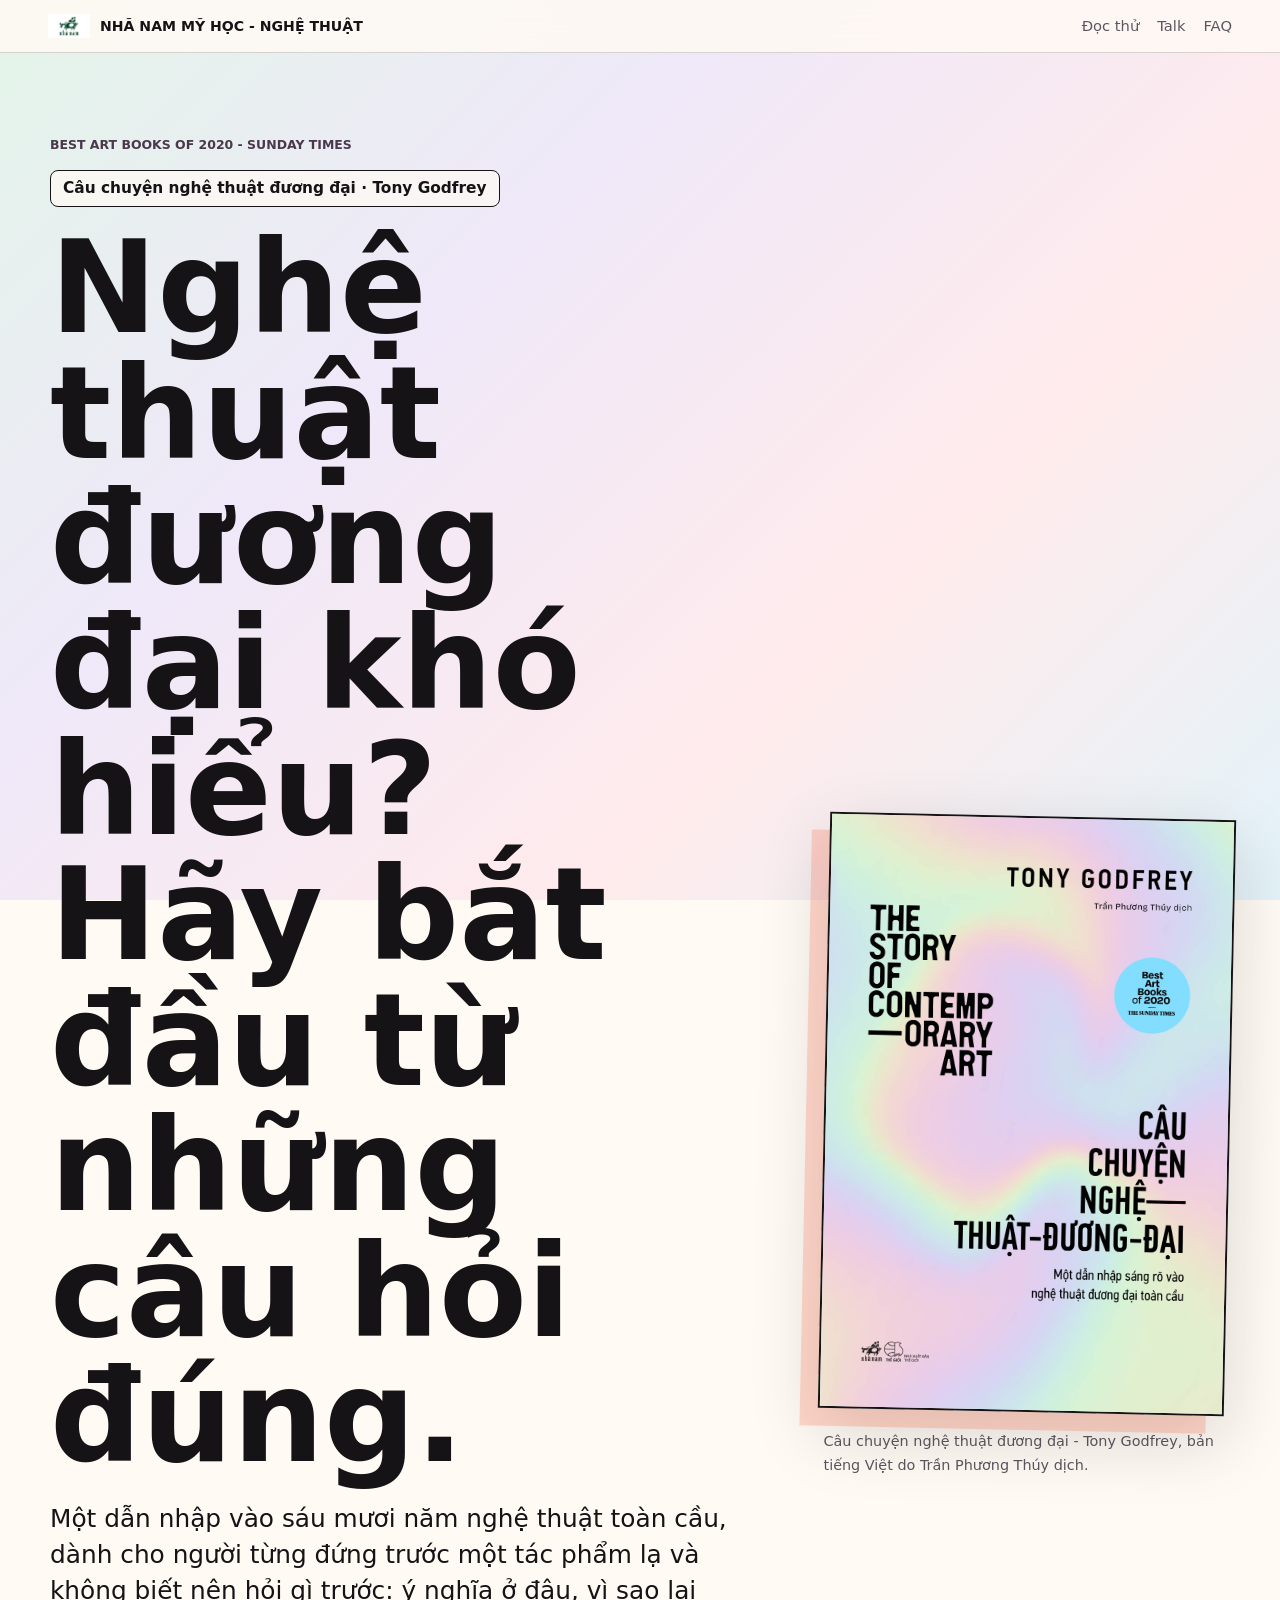
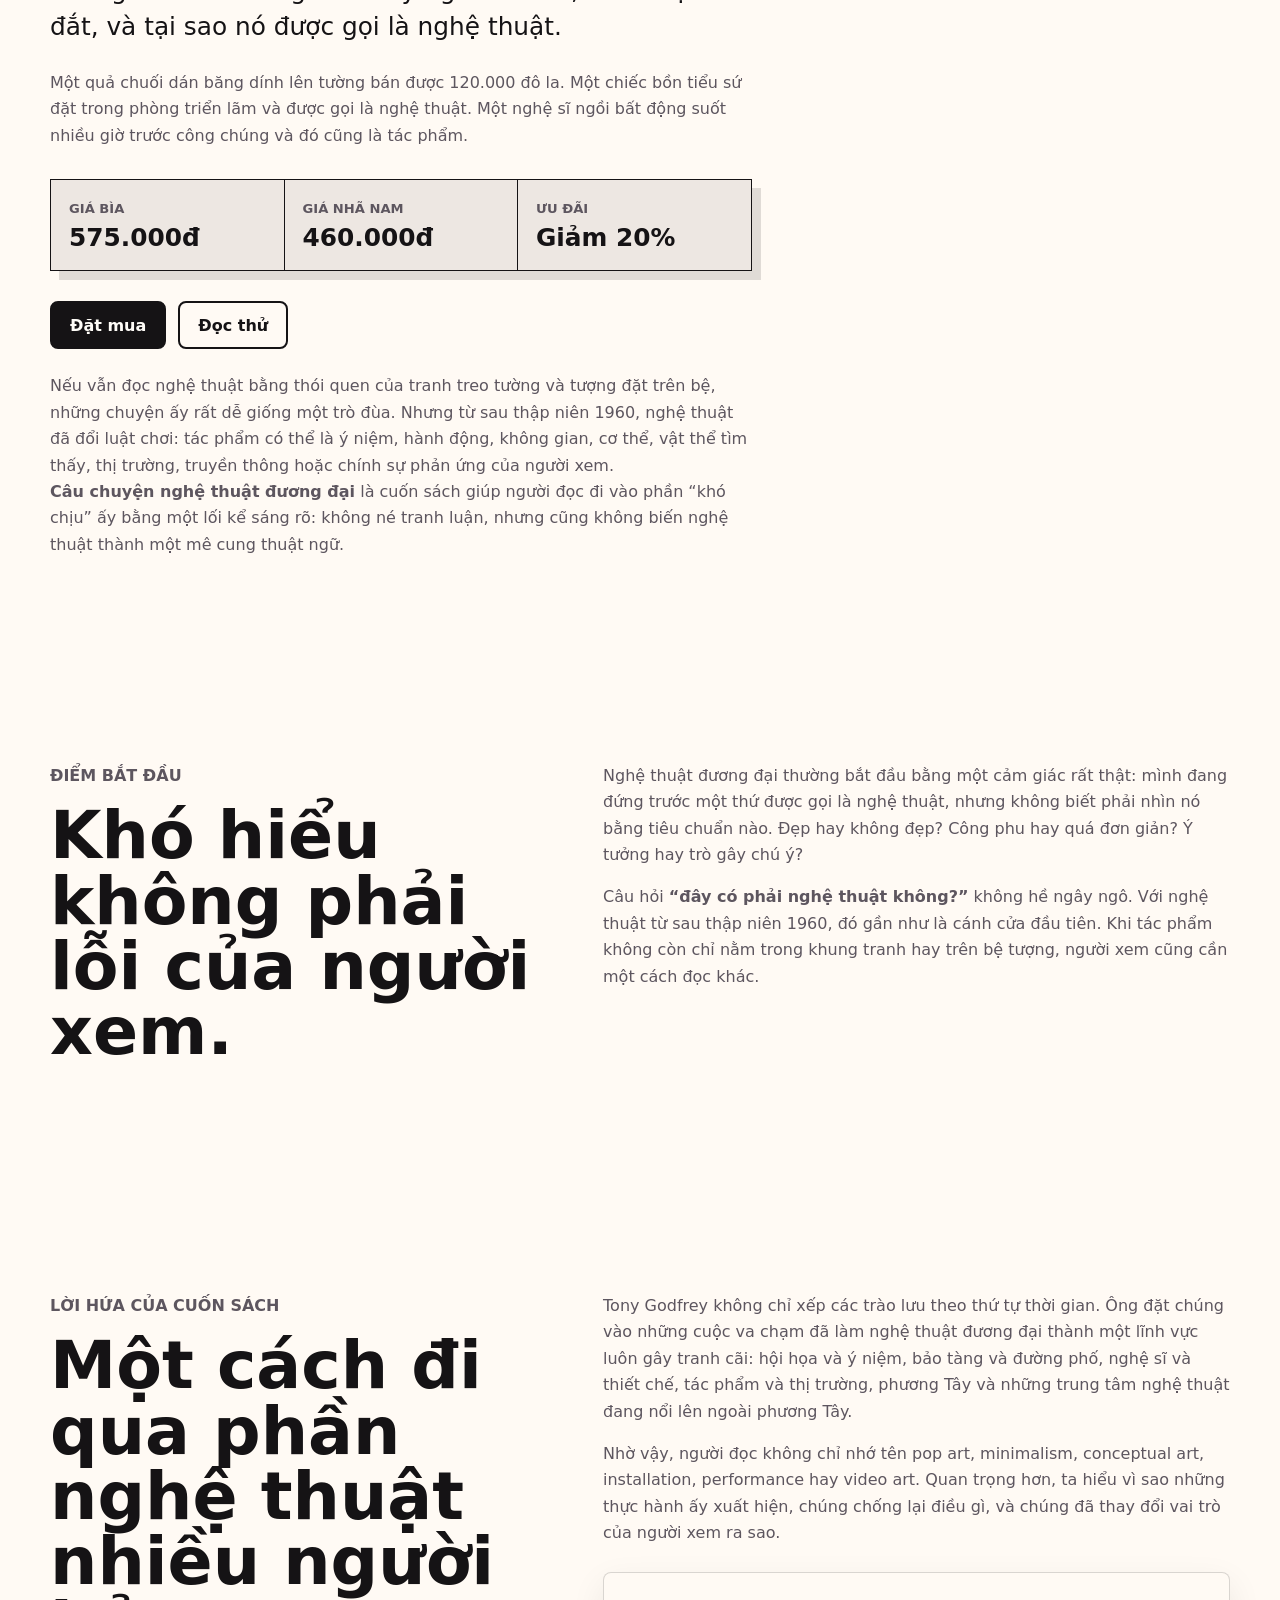
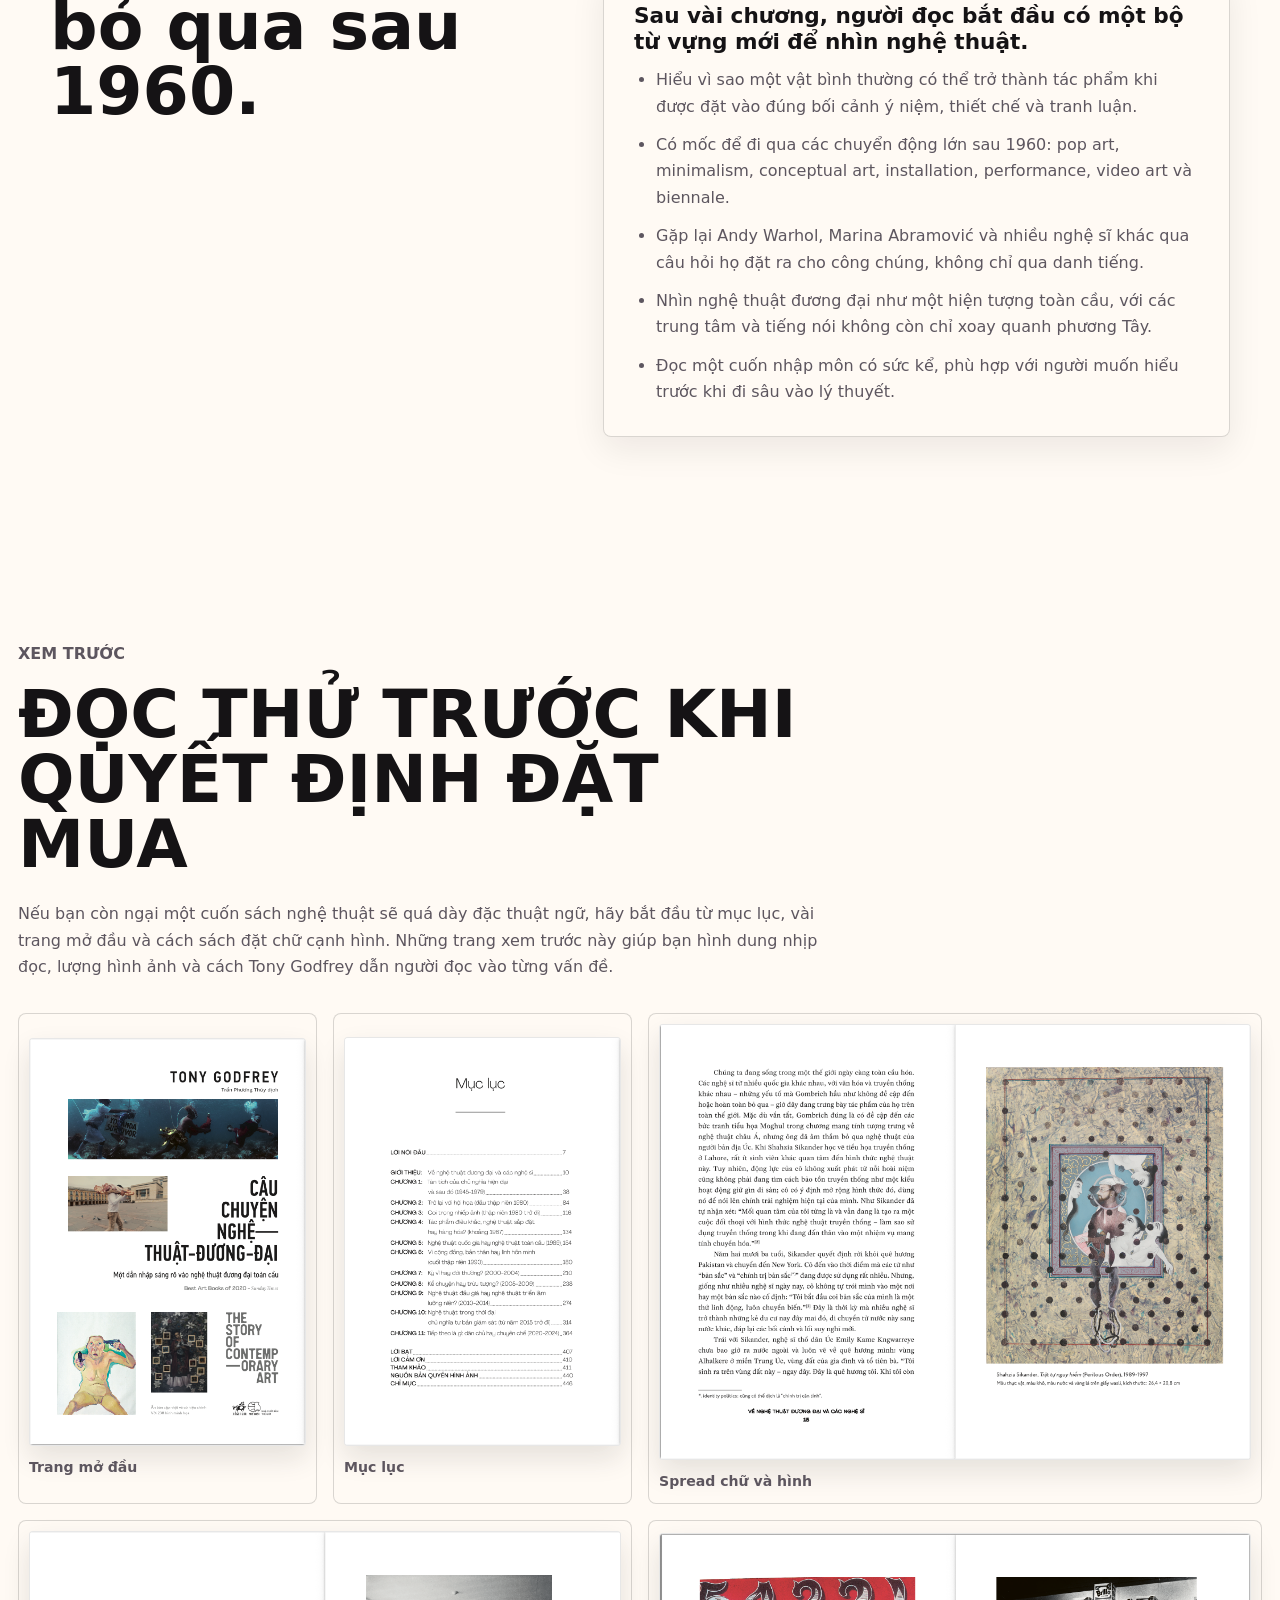
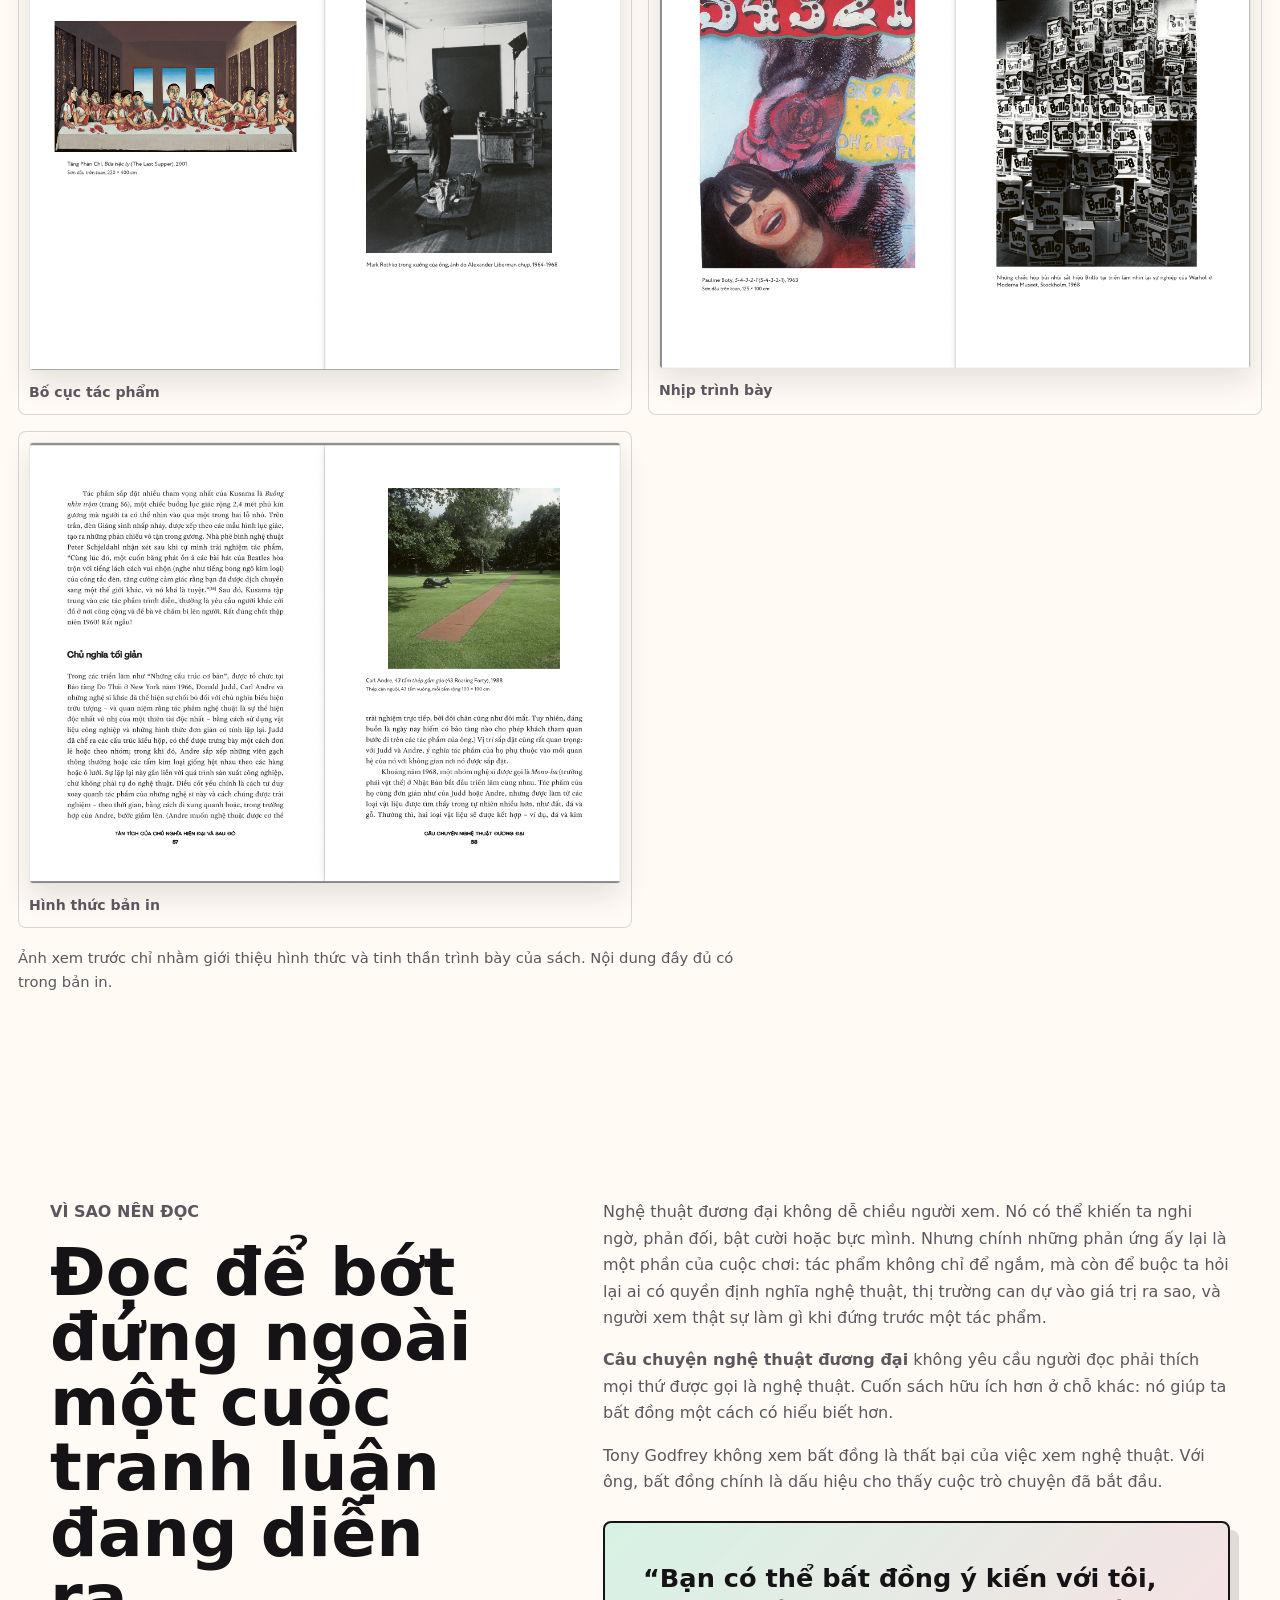
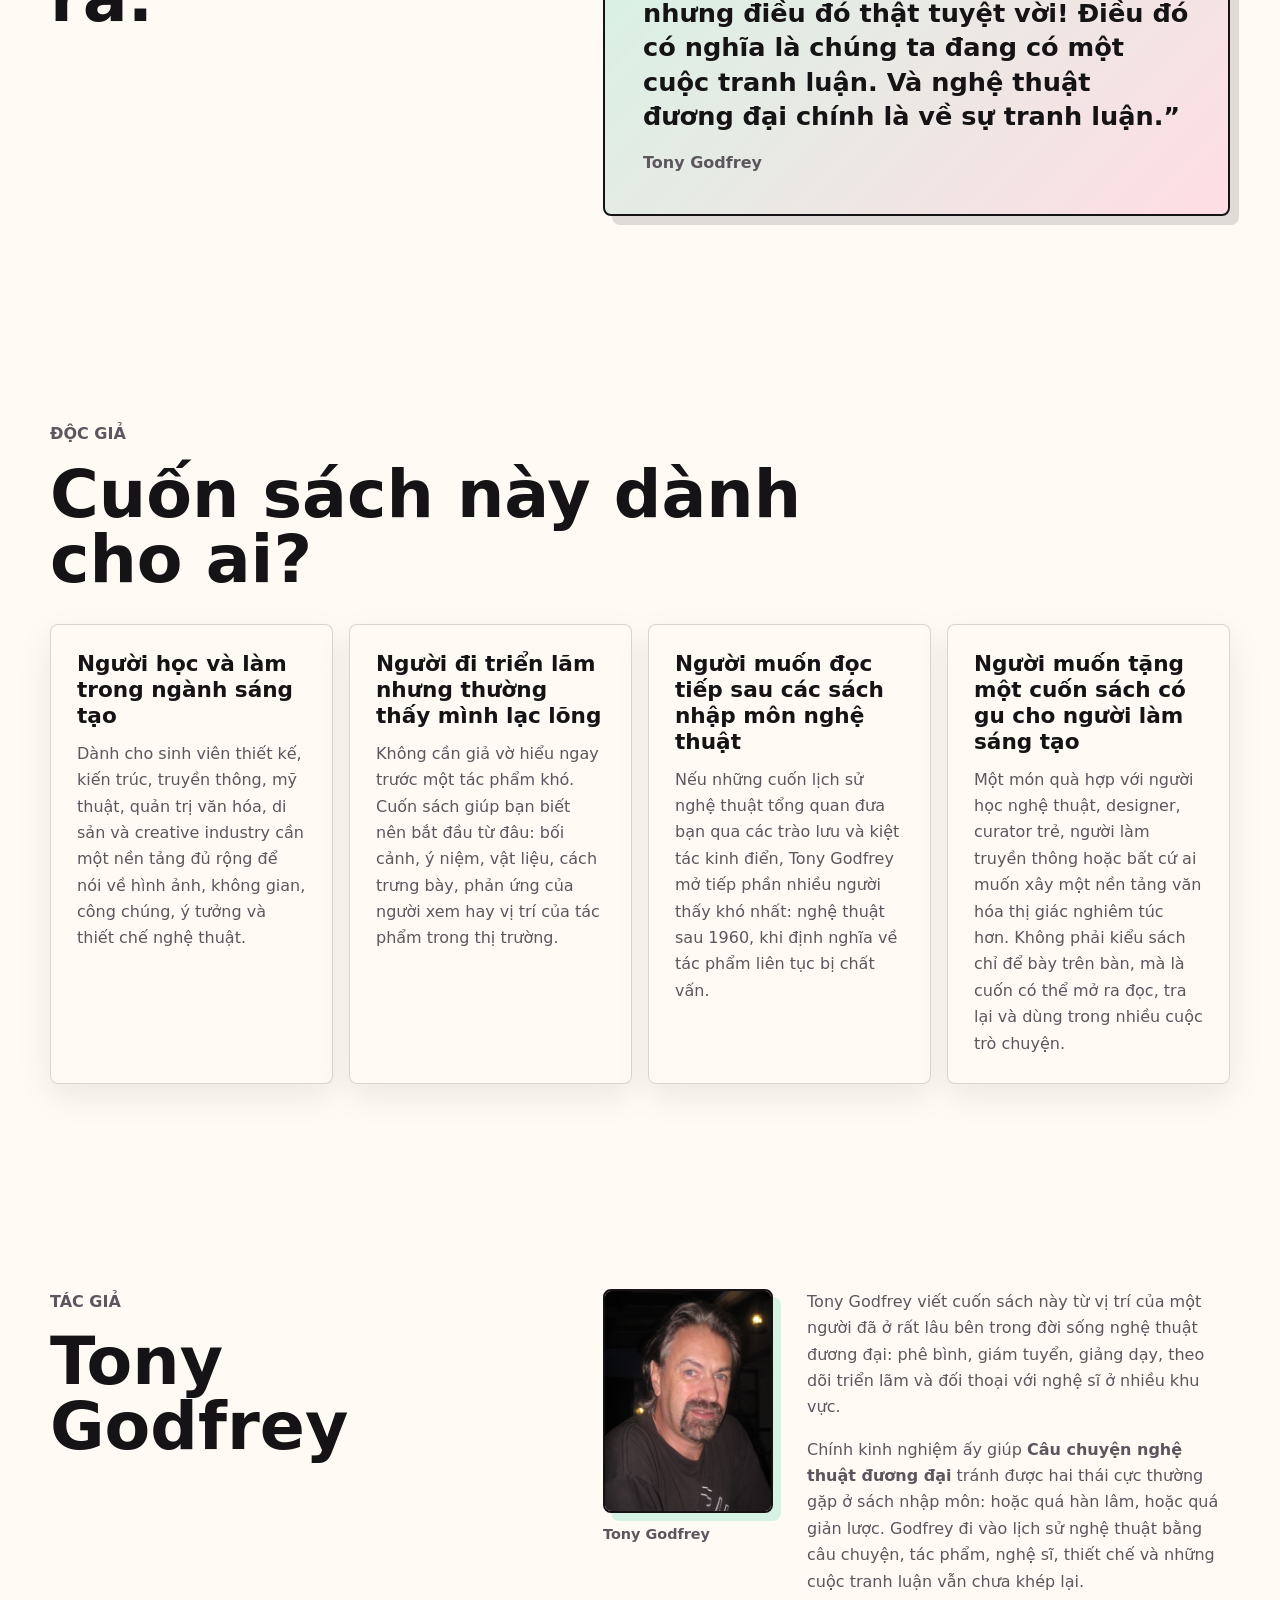
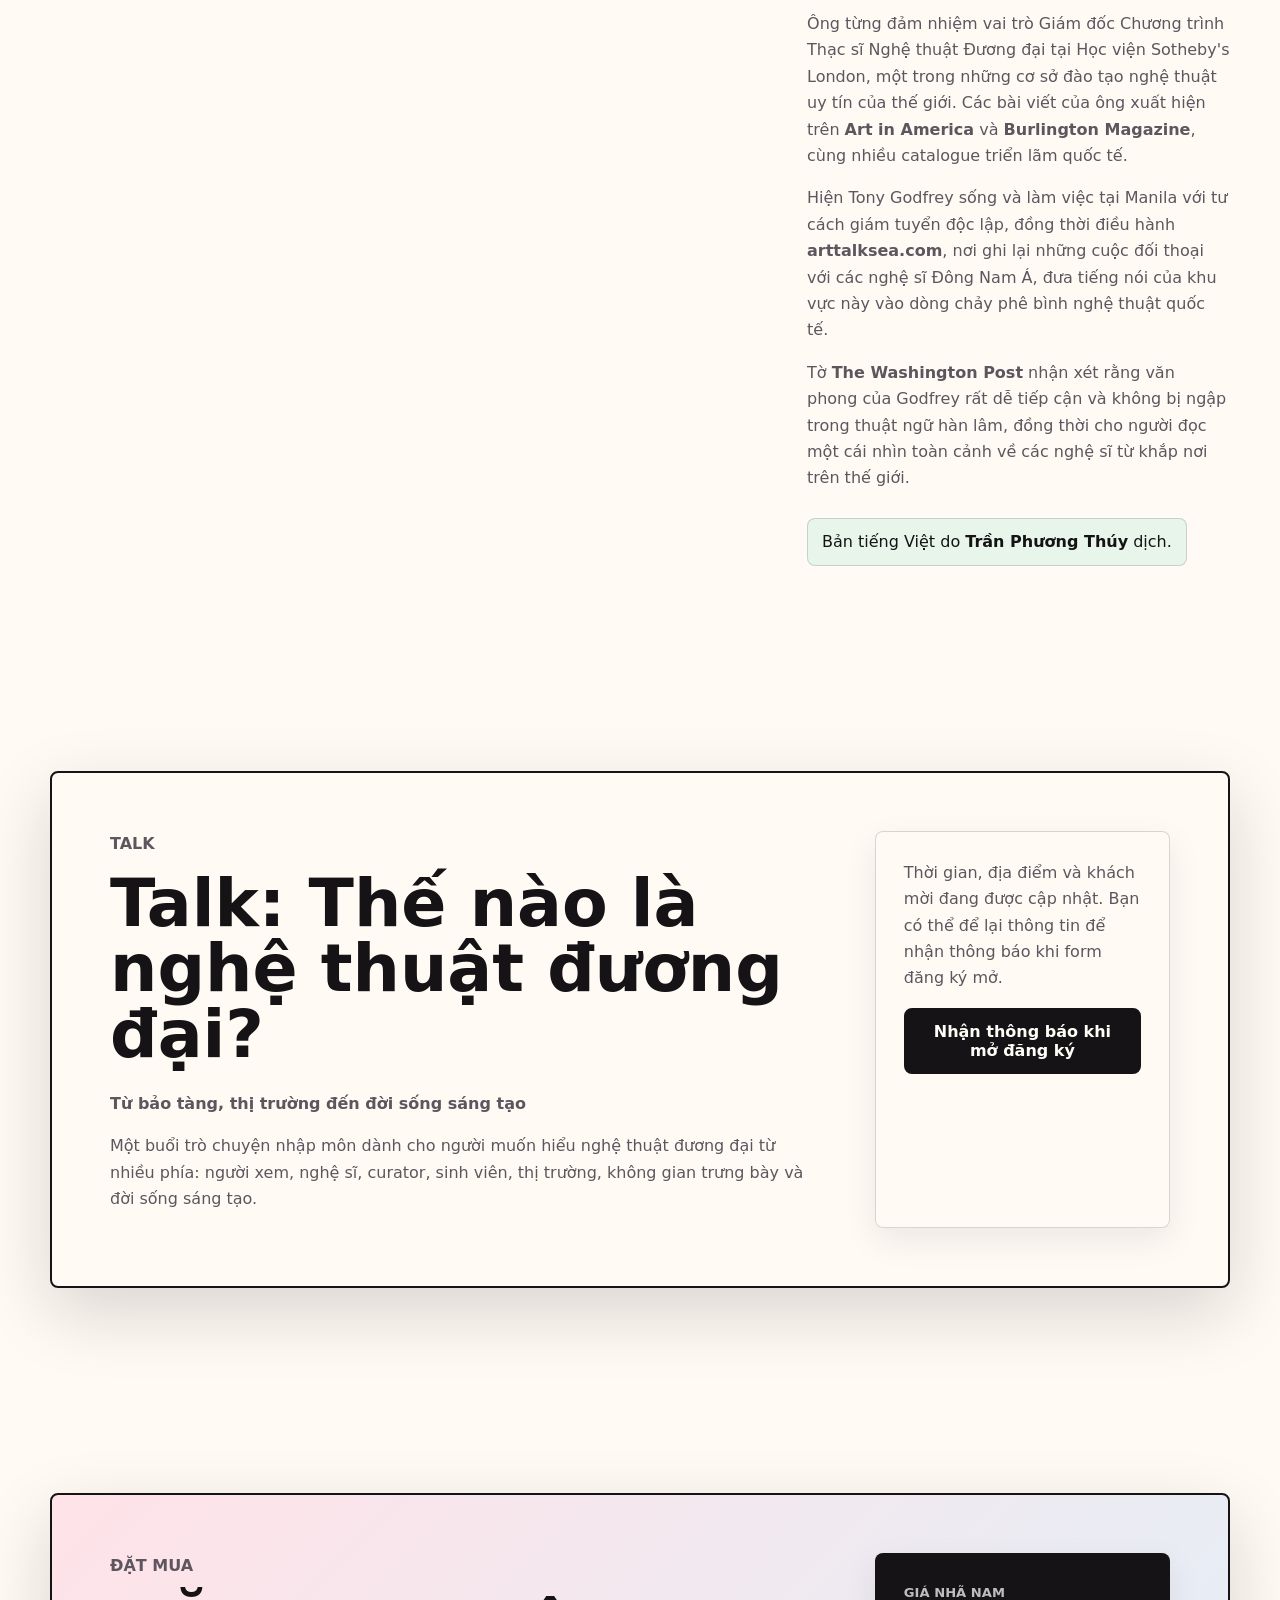
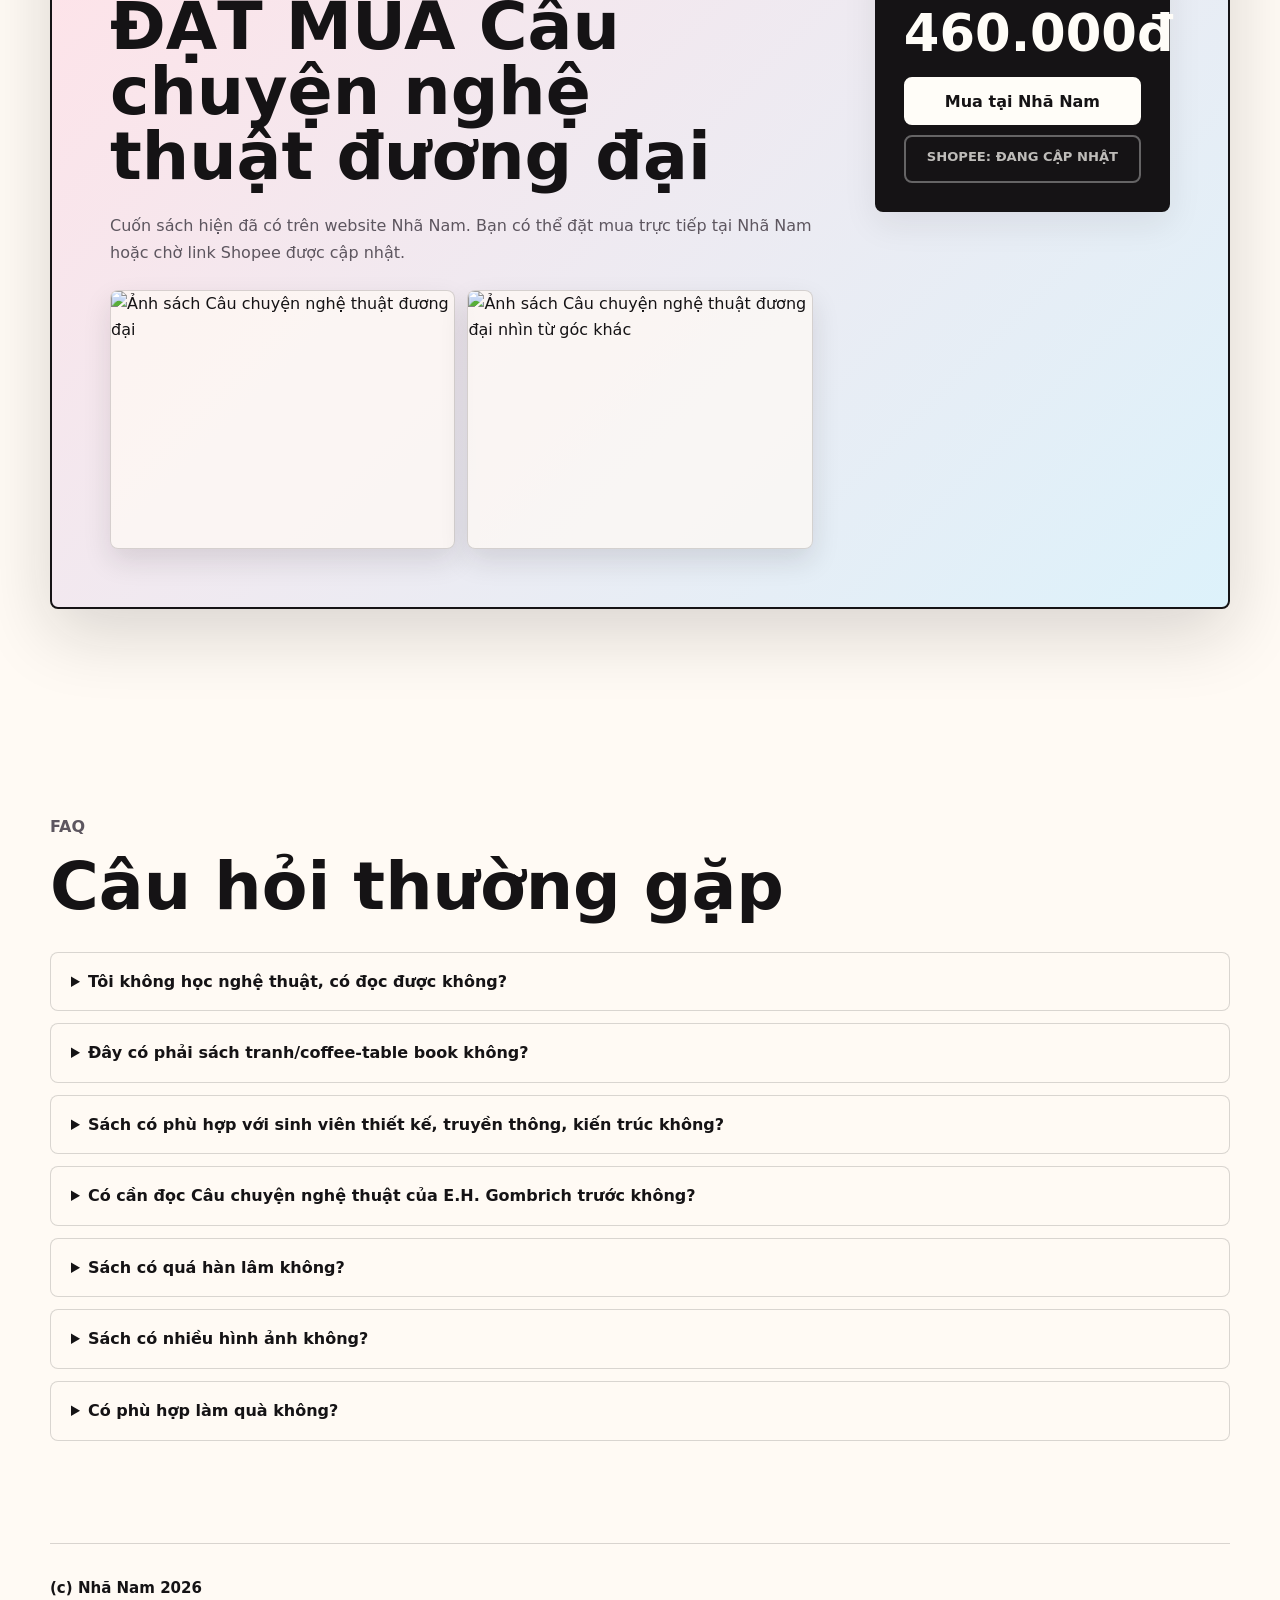
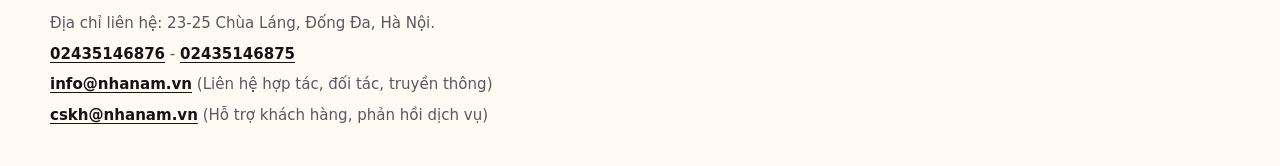
==== commit 05f3e8d7: "Update purchase CTAs and sample copy" ====
--- a/cau-chuyen-nghe-thuat-duong-dai/index.html
+++ b/cau-chuyen-nghe-thuat-duong-dai/index.html
@@ -4,7 +4,7 @@
     <meta charset="utf-8">
     <meta name="viewport" content="width=device-width, initial-scale=1">
     <title>Câu chuyện nghệ thuật đương đại | Tony Godfrey | Nhã Nam</title>
-    <meta name="description" content="Đặt trước Câu chuyện nghệ thuật đương đại của Tony Godfrey với ưu đãi 20%. Một dẫn nhập sáng rõ vào nghệ thuật đương đại toàn cầu từ sau thập niên 1960.">
+    <meta name="description" content="Đặt mua Câu chuyện nghệ thuật đương đại của Tony Godfrey. Một dẫn nhập sáng rõ vào nghệ thuật đương đại toàn cầu từ sau thập niên 1960.">
     <meta name="robots" content="index, follow">
     <meta property="og:type" content="book">
     <meta property="og:url" content="/cau-chuyen-nghe-thuat-duong-dai/">
@@ -16,7 +16,7 @@
     <meta property="og:locale" content="vi_VN">
     <meta name="twitter:card" content="summary_large_image">
     <meta name="twitter:title" content="Thế nào là nghệ thuật đương đại?">
-    <meta name="twitter:description" content="Đặt trước Câu chuyện nghệ thuật đương đại của Tony Godfrey với ưu đãi 20%.">
+    <meta name="twitter:description" content="Đặt mua Câu chuyện nghệ thuật đương đại của Tony Godfrey.">
     <meta name="twitter:image" content="/public/images/landing/contemporary-art/book-cover-full.jpg">
     <link rel="canonical" href="/cau-chuyen-nghe-thuat-duong-dai/">
     <link rel="icon" type="image/png" href="/public/images/landing/contemporary-art/favicon.png">
@@ -45,7 +45,7 @@
           "@type": "Offer",
           "price": "460000",
           "priceCurrency": "VND",
-          "availability": "https://schema.org/PreOrder"
+          "availability": "https://schema.org/InStock"
         }
       }
     </script>
@@ -57,7 +57,7 @@
         <span>Nhã Nam Mỹ học - Nghệ thuật</span>
       </a>
       <nav class="nav-links" aria-label="Mục chính">
-        <a href="#preview">Xem ruột sách</a>
+        <a href="#preview">Đọc thử</a>
         <a href="#talk">Talk</a>
         <a href="#faq">FAQ</a>
       </nav>
@@ -74,26 +74,24 @@
             <p>Một quả chuối dán băng dính lên tường bán được 120.000 đô la. Một chiếc bồn tiểu sứ đặt trong phòng triển lãm và được gọi là nghệ thuật. Một nghệ sĩ ngồi bất động suốt nhiều giờ trước công chúng và đó cũng là tác phẩm.</p>
           </div>
 
-          <div class="price-panel" aria-label="Thông tin giá đặt trước">
+          <div class="price-panel" aria-label="Thông tin giá mua sách">
             <div>
               <span>Giá bìa</span>
               <strong>575.000đ</strong>
             </div>
             <div>
-              <span>Giá đặt trước</span>
+              <span>Giá Nhã Nam</span>
               <strong>460.000đ</strong>
             </div>
             <div>
-              <span>Ưu đãi pre-order</span>
+              <span>Ưu đãi</span>
               <strong>Giảm 20%</strong>
             </div>
           </div>
 
           <div class="cta-row" aria-label="Hành động chính">
-            <!-- TODO: Replace href with final preorder URL when available. -->
-            <a class="button button-primary" href="#preorder" data-event="ldp_art_book_preorder_click">Đặt trước 460.000đ</a>
-            <!-- TODO: Replace href with final talk form URL when available. -->
-            <a class="button button-secondary" href="#preview" data-event="ldp_art_book_gallery_open">Xem ruột sách</a>
+            <a class="button button-primary" href="https://nhanam.vn/cau-chuyen-nghe-thuat-duong-dai" data-event="ldp_art_book_purchase_click">Đặt mua</a>
+            <a class="button button-secondary" href="#preview" data-event="ldp_art_book_gallery_open">Đọc thử</a>
           </div>
 
           <div class="hero-context">
@@ -145,7 +143,7 @@
       <section class="section preview-section" id="preview">
         <div class="section-heading compact">
           <p class="eyebrow">Xem trước</p>
-          <h2>Xem trước ruột sách trước khi đặt mua.</h2>
+          <h2>ĐỌC THỬ TRƯỚC KHI QUYẾT ĐỊNH ĐẶT MUA</h2>
           <p>Nếu bạn còn ngại một cuốn sách nghệ thuật sẽ quá dày đặc thuật ngữ, hãy bắt đầu từ mục lục, vài trang mở đầu và cách sách đặt chữ cạnh hình. Những trang xem trước này giúp bạn hình dung nhịp đọc, lượng hình ảnh và cách Tony Godfrey dẫn người đọc vào từng vấn đề.</p>
         </div>
         <div class="preview-gallery" aria-label="Ảnh xem trước ruột sách">
@@ -250,27 +248,27 @@
             <p>Một buổi trò chuyện nhập môn dành cho người muốn hiểu nghệ thuật đương đại từ nhiều phía: người xem, nghệ sĩ, curator, sinh viên, thị trường, không gian trưng bày và đời sống sáng tạo.</p>
           </div>
           <div class="event-card" aria-label="Thông tin talk đang cập nhật">
-            <p>Thời gian, địa điểm và khách mời đang được cập nhật. Bạn có thể để lại thông tin để nhận thông báo khi form đăng ký mở.</p>
-            <!-- TODO: Replace href with final talk form URL when available. -->
-            <a class="button button-primary" href="#talk" data-event="ldp_art_book_talk_register_click">Nhận thông báo khi mở đăng ký</a>
-          </div>
-        </div>
-      </section>
-
-      <section class="section preorder-section" id="preorder">
-        <div class="preorder-card">
+            <p>Thời gian, địa điểm và khách mời đang được cập nhật. Bạn có thể để lại thông tin để nhận thông báo khi form đăng ký mở.</p>            <a class="button button-primary" href="https://www.facebook.com/nhanampublishing" data-event="ldp_art_book_talk_register_click">Nhận thông báo khi mở đăng ký</a>
+          </div>
+        </div>
+      </section>
+
+      <section class="section purchase-section" id="purchase">
+        <div class="purchase-card">
           <div>
-            <p class="eyebrow">Pre-order</p>
-            <h2>Đặt trước Câu chuyện nghệ thuật đương đại với ưu đãi 20%.</h2>
-            <p>Giá bìa: <strong>575.000đ</strong><br>Giá pre-order: <strong>460.000đ</strong><br>Ưu đãi dự kiến áp dụng đến hết ngày <strong>15/8/2026</strong>.</p>
-            <p class="countdown-line">Còn <strong data-countdown-target="2026-08-15">44 ngày</strong> để đặt trước với ưu đãi này.</p>
-            <p>Nếu bạn đang tìm một cuốn sách nền về nghệ thuật đương đại, hoặc một món quà nghiêm túc cho người làm sáng tạo, đây là thời điểm phù hợp để đặt trước với mức giá tốt hơn.</p>
-          </div>
-          <div class="preorder-action">
-            <span>Giá đặt trước</span>
+            <p class="eyebrow">Đặt mua</p>
+            <h2>ĐẶT MUA Câu chuyện nghệ thuật đương đại</h2>
+            <p>Cuốn sách hiện đã có trên website Nhã Nam. Bạn có thể đặt mua trực tiếp tại Nhã Nam hoặc chờ link Shopee được cập nhật.</p>
+            <div class="purchase-gallery" aria-label="Ảnh sách Câu chuyện nghệ thuật đương đại">
+              <img src="https://sachnhanam.s3.ap-southeast-1.amazonaws.com/telegram-uploads/2026/08/21/1787284799327-cau-chuyen-nghe-thuat-uong-ai-2.jpg" loading="lazy" alt="Ảnh sách Câu chuyện nghệ thuật đương đại">
+              <img src="https://sachnhanam.s3.ap-southeast-1.amazonaws.com/telegram-uploads/2026/08/21/1787284801951-cau-chuyen-nghe-thuat-uong-ai-1.jpg" loading="lazy" alt="Ảnh sách Câu chuyện nghệ thuật đương đại nhìn từ góc khác">
+            </div>
+          </div>
+          <div class="purchase-action">
+            <span>Giá Nhã Nam</span>
             <strong>460.000đ</strong>
-            <!-- TODO: Replace href with final preorder URL when available. -->
-            <a class="button button-primary" href="#preorder" data-event="ldp_art_book_preorder_click">Đặt trước 460.000đ</a>
+            <a class="button button-primary" href="https://nhanam.vn/cau-chuyen-nghe-thuat-duong-dai" data-event="ldp_art_book_purchase_click">Mua tại Nhã Nam</a>
+            <span class="button button-secondary button-disabled" aria-disabled="true">Shopee: đang cập nhật</span>
           </div>
         </div>
       </section>
@@ -324,10 +322,8 @@
     </footer>
 
     <div class="sticky-cta" aria-label="Hành động nhanh trên mobile">
-      <!-- TODO: Replace href with final preorder URL when available. -->
-      <a class="button button-primary" href="#preorder" data-event="ldp_art_book_sticky_cta_click">Đặt trước 460.000đ</a>
-      <!-- TODO: Replace href with final talk form URL when available. -->
-      <a class="button button-secondary" href="#preview" data-event="ldp_art_book_gallery_open">Xem ruột sách</a>
+      <a class="button button-primary" href="https://nhanam.vn/cau-chuyen-nghe-thuat-duong-dai" data-event="ldp_art_book_sticky_purchase_click">Đặt mua</a>
+      <a class="button button-secondary" href="#preview" data-event="ldp_art_book_gallery_open">Đọc thử</a>
     </div>
 
     <script src="./script.js"></script>
--- a/cau-chuyen-nghe-thuat-duong-dai/styles.css
+++ b/cau-chuyen-nghe-thuat-duong-dai/styles.css
@@ -191,7 +191,7 @@
 .text-flow,
 .section-heading p,
 .talk-panel p,
-.preorder-card p {
+.purchase-card p {
   color: var(--muted);
   font-size: clamp(1rem, 1.25vw, 1.1rem);
 }
@@ -231,7 +231,7 @@
 }
 
 .price-panel span,
-.preorder-action span {
+.purchase-action span {
   display: block;
   color: var(--muted);
   font-size: 0.82rem;
@@ -334,7 +334,7 @@
 
 .proof-list,
 .event-card,
-.preorder-action,
+.purchase-action,
 .audience-grid article {
   border: 1px solid var(--line);
   border-radius: 8px;
@@ -481,7 +481,7 @@
 }
 
 .talk-panel,
-.preorder-card {
+.purchase-card {
   display: grid;
   grid-template-columns: minmax(0, 1fr) minmax(280px, 0.42fr);
   gap: clamp(28px, 5vw, 62px);
@@ -499,7 +499,7 @@
 }
 
 .event-card,
-.preorder-action {
+.purchase-action {
   padding: clamp(18px, 3vw, 28px);
 }
 
@@ -530,32 +530,68 @@
   font-weight: 800;
 }
 
-.preorder-card {
+.purchase-card {
   background: linear-gradient(135deg, rgba(255, 210, 223, 0.58), rgba(196, 236, 255, 0.58)), rgba(255, 250, 244, 0.86);
 }
 
-.preorder-action {
+.purchase-action {
   align-self: start;
   background: var(--ink);
   color: #fffdf8;
 }
 
-.preorder-action span {
+.purchase-action span {
   color: rgba(255, 255, 255, 0.72);
 }
 
-.preorder-action strong {
+.purchase-action strong {
   display: block;
   margin: 4px 0 18px;
   font-size: clamp(2rem, 4vw, 3.4rem);
   line-height: 1;
 }
 
-.preorder-action .button-primary {
+.purchase-action .button-primary {
   width: 100%;
   border-color: #fffdf8;
   background: #fffdf8;
   color: var(--ink);
+}
+
+.purchase-action .button-secondary {
+  width: 100%;
+  margin-top: 10px;
+  border-color: rgba(255, 255, 255, 0.48);
+  background: transparent;
+  color: #fffdf8;
+}
+
+.button-disabled {
+  cursor: not-allowed;
+  opacity: 0.72;
+}
+
+.button-disabled:hover,
+.button-disabled:focus-visible {
+  transform: none;
+  box-shadow: none;
+}
+
+.purchase-gallery {
+  display: grid;
+  grid-template-columns: repeat(2, minmax(0, 1fr));
+  gap: 12px;
+  margin-top: 24px;
+}
+
+.purchase-gallery img {
+  width: 100%;
+  aspect-ratio: 4 / 3;
+  object-fit: cover;
+  border: 1px solid var(--line);
+  border-radius: 8px;
+  background: rgba(255, 250, 244, 0.72);
+  box-shadow: 0 12px 28px rgba(21, 19, 21, 0.12);
 }
 
 .trust-note {
@@ -644,7 +680,7 @@
   .matter-section,
   .author-section,
   .talk-panel,
-  .preorder-card {
+  .purchase-card {
     grid-template-columns: 1fr;
   }
 
@@ -733,6 +769,10 @@
     grid-template-columns: 1fr;
   }
 
+  .purchase-gallery {
+    grid-template-columns: 1fr;
+  }
+
   .sticky-cta {
     display: grid;
   }
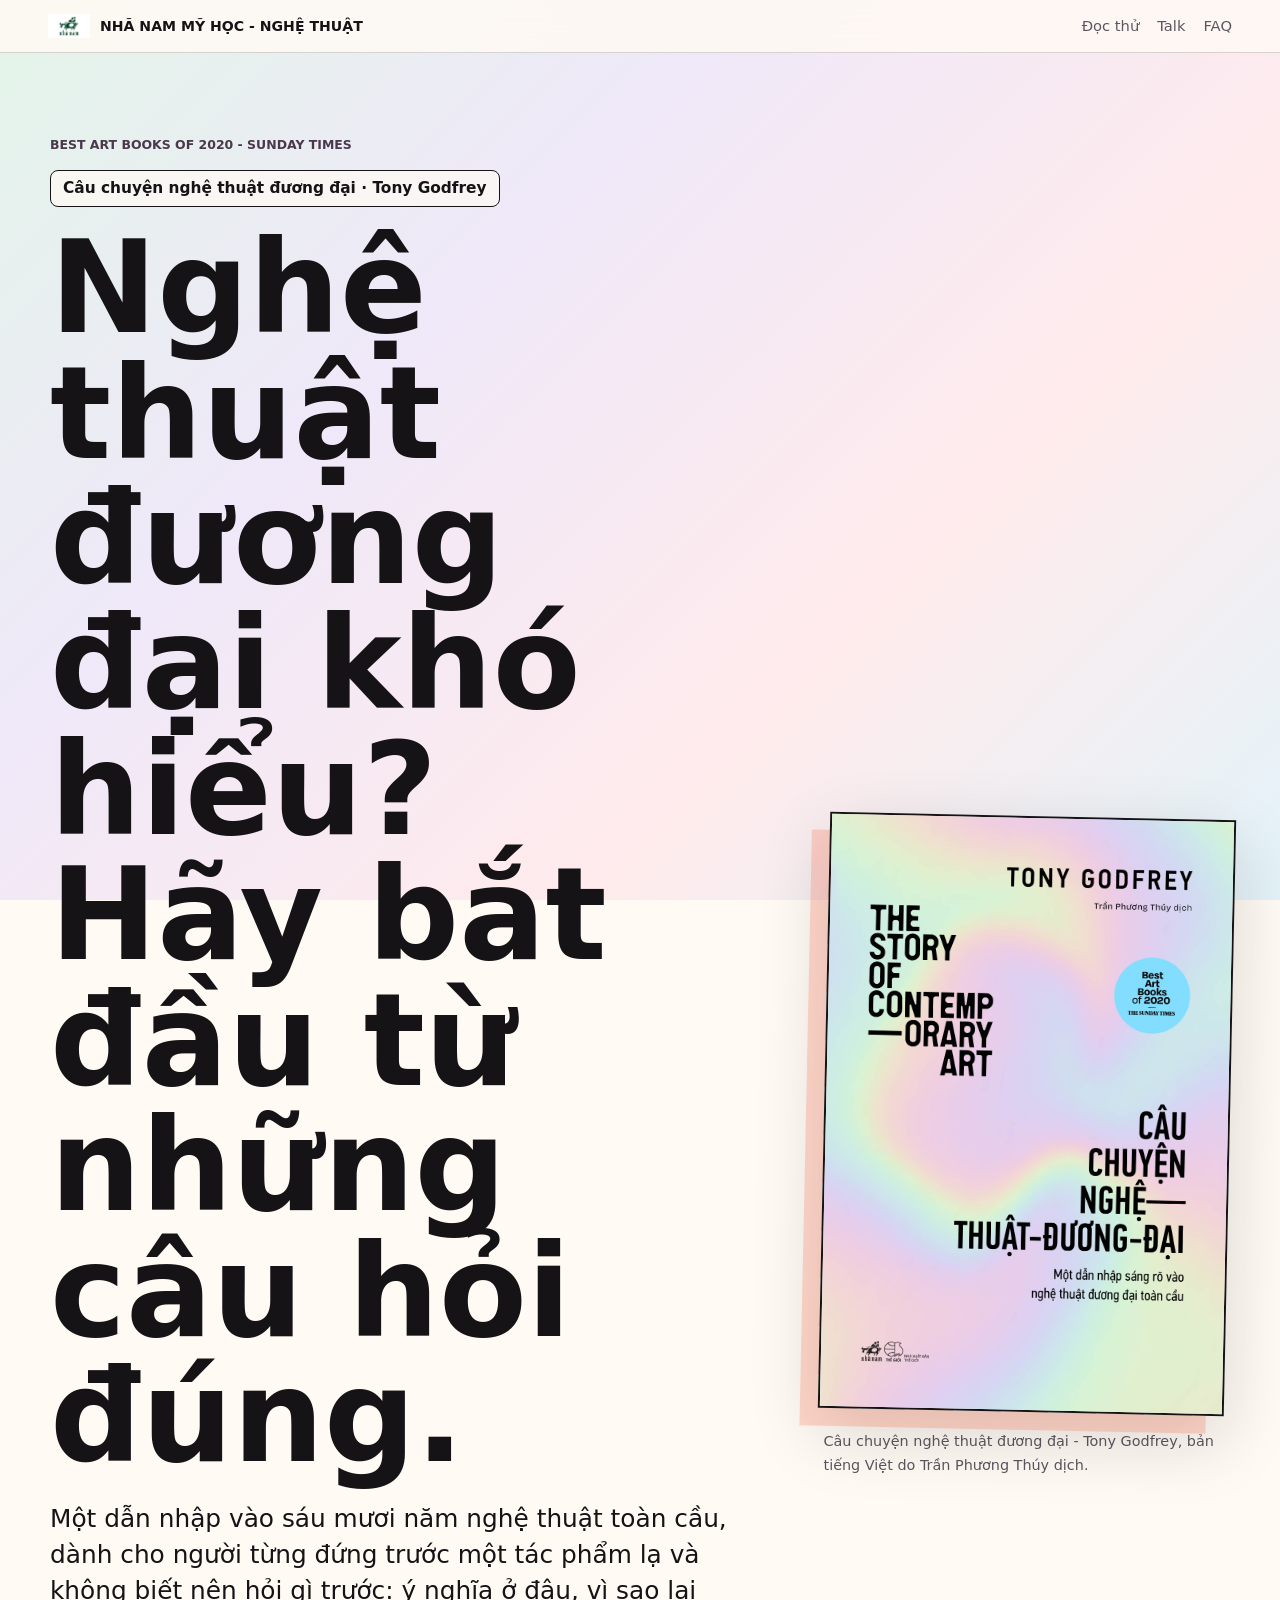
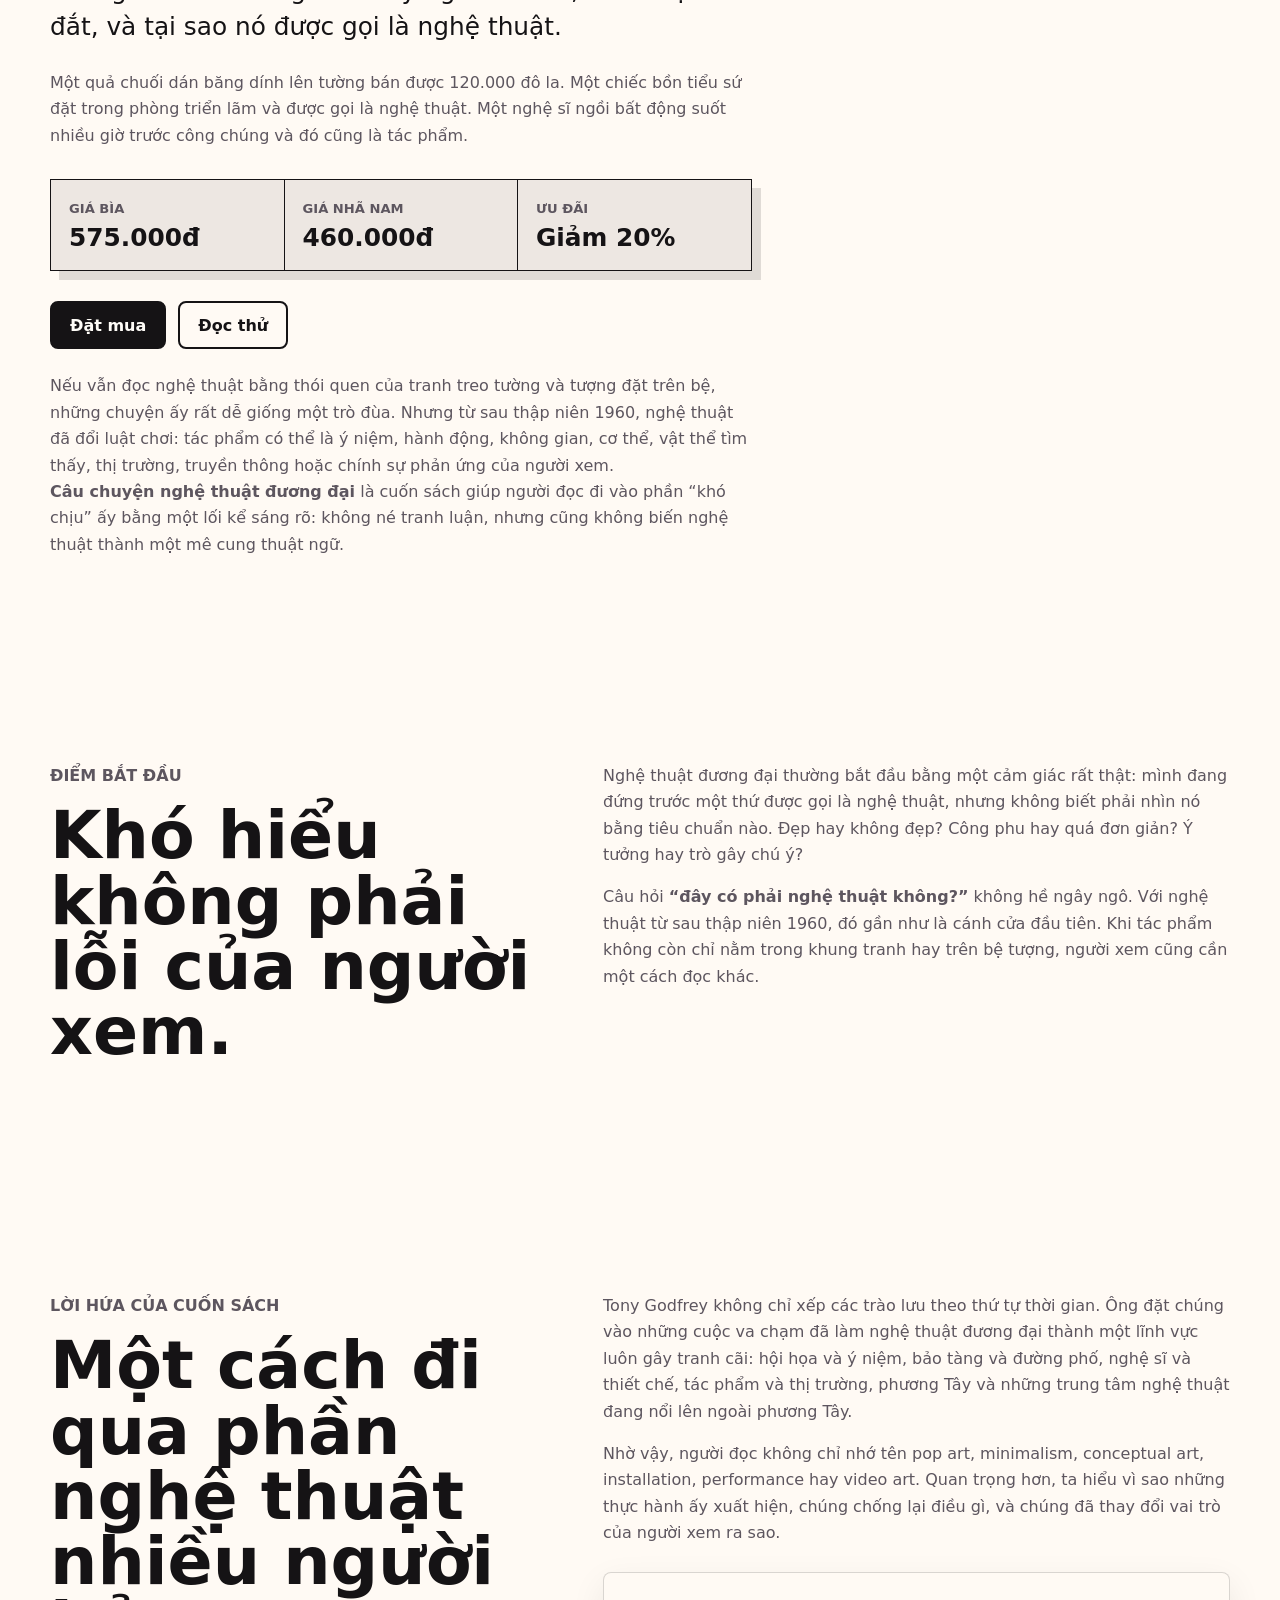
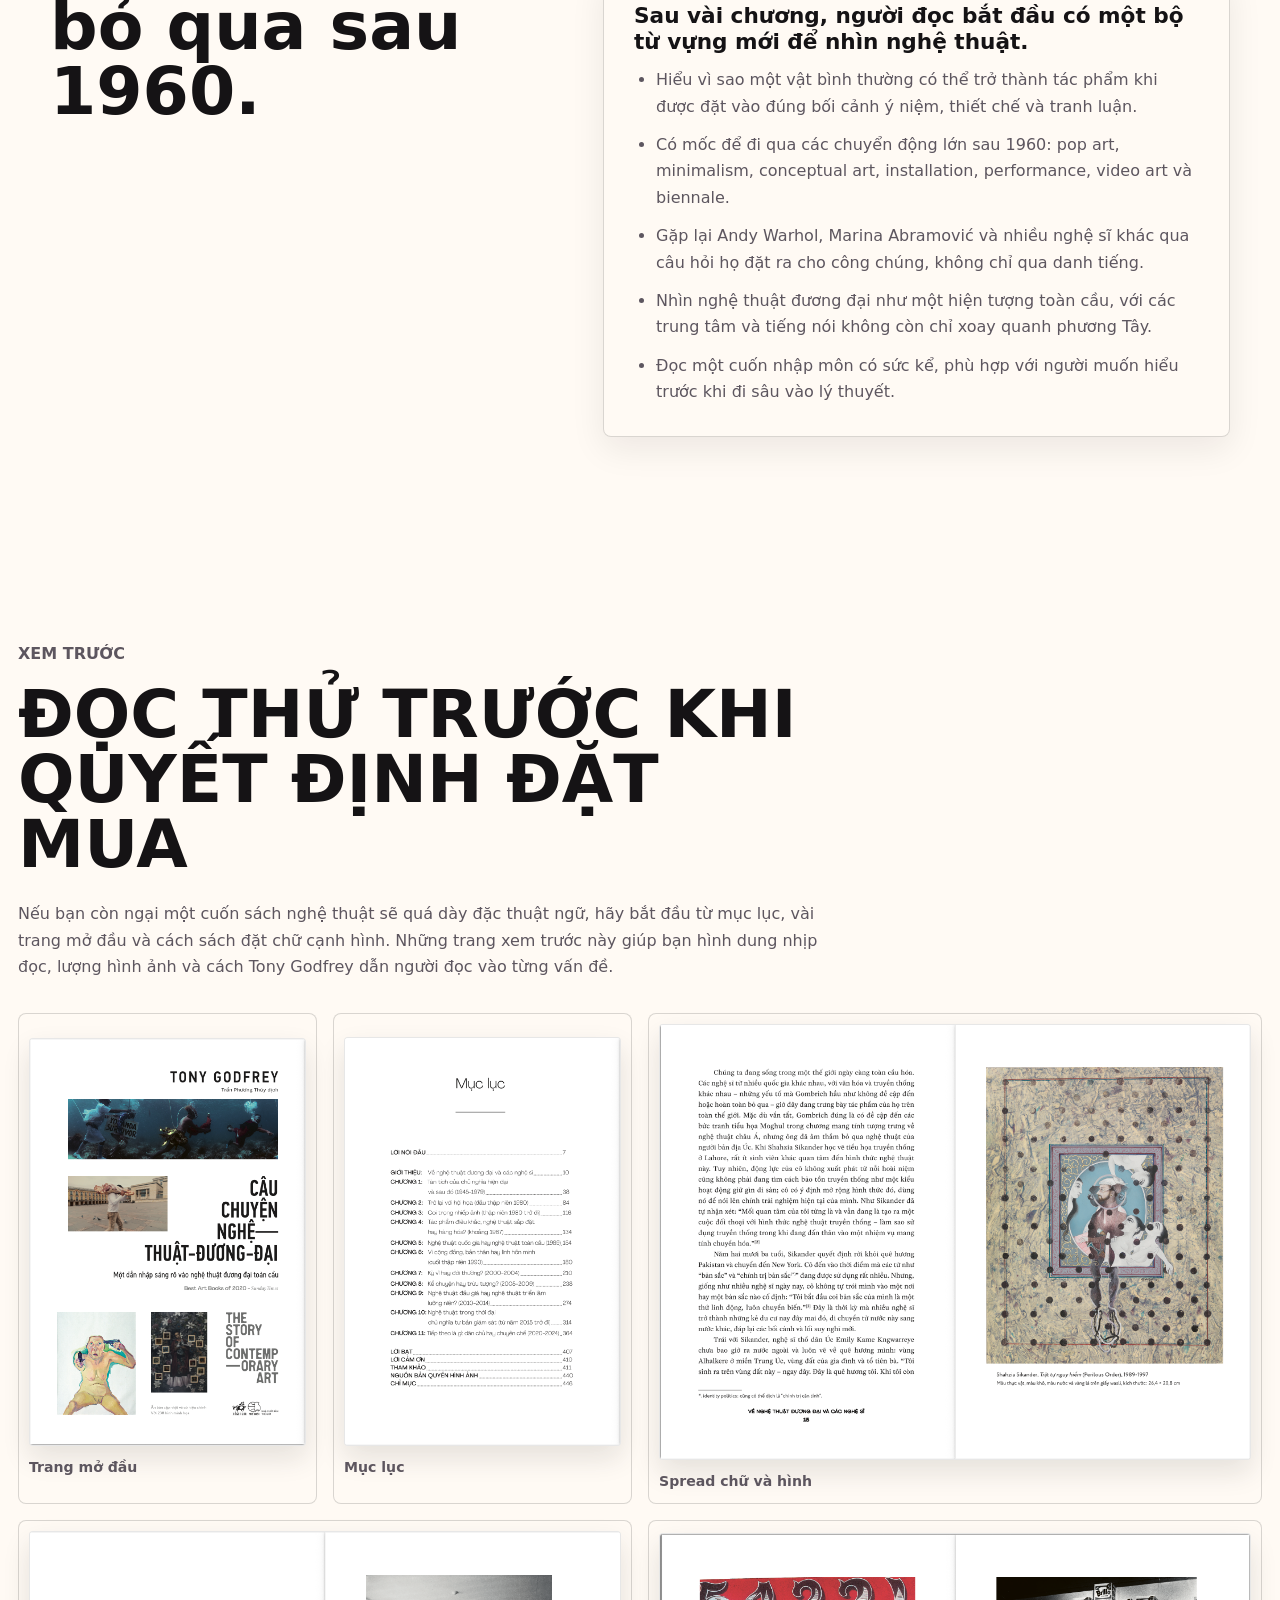
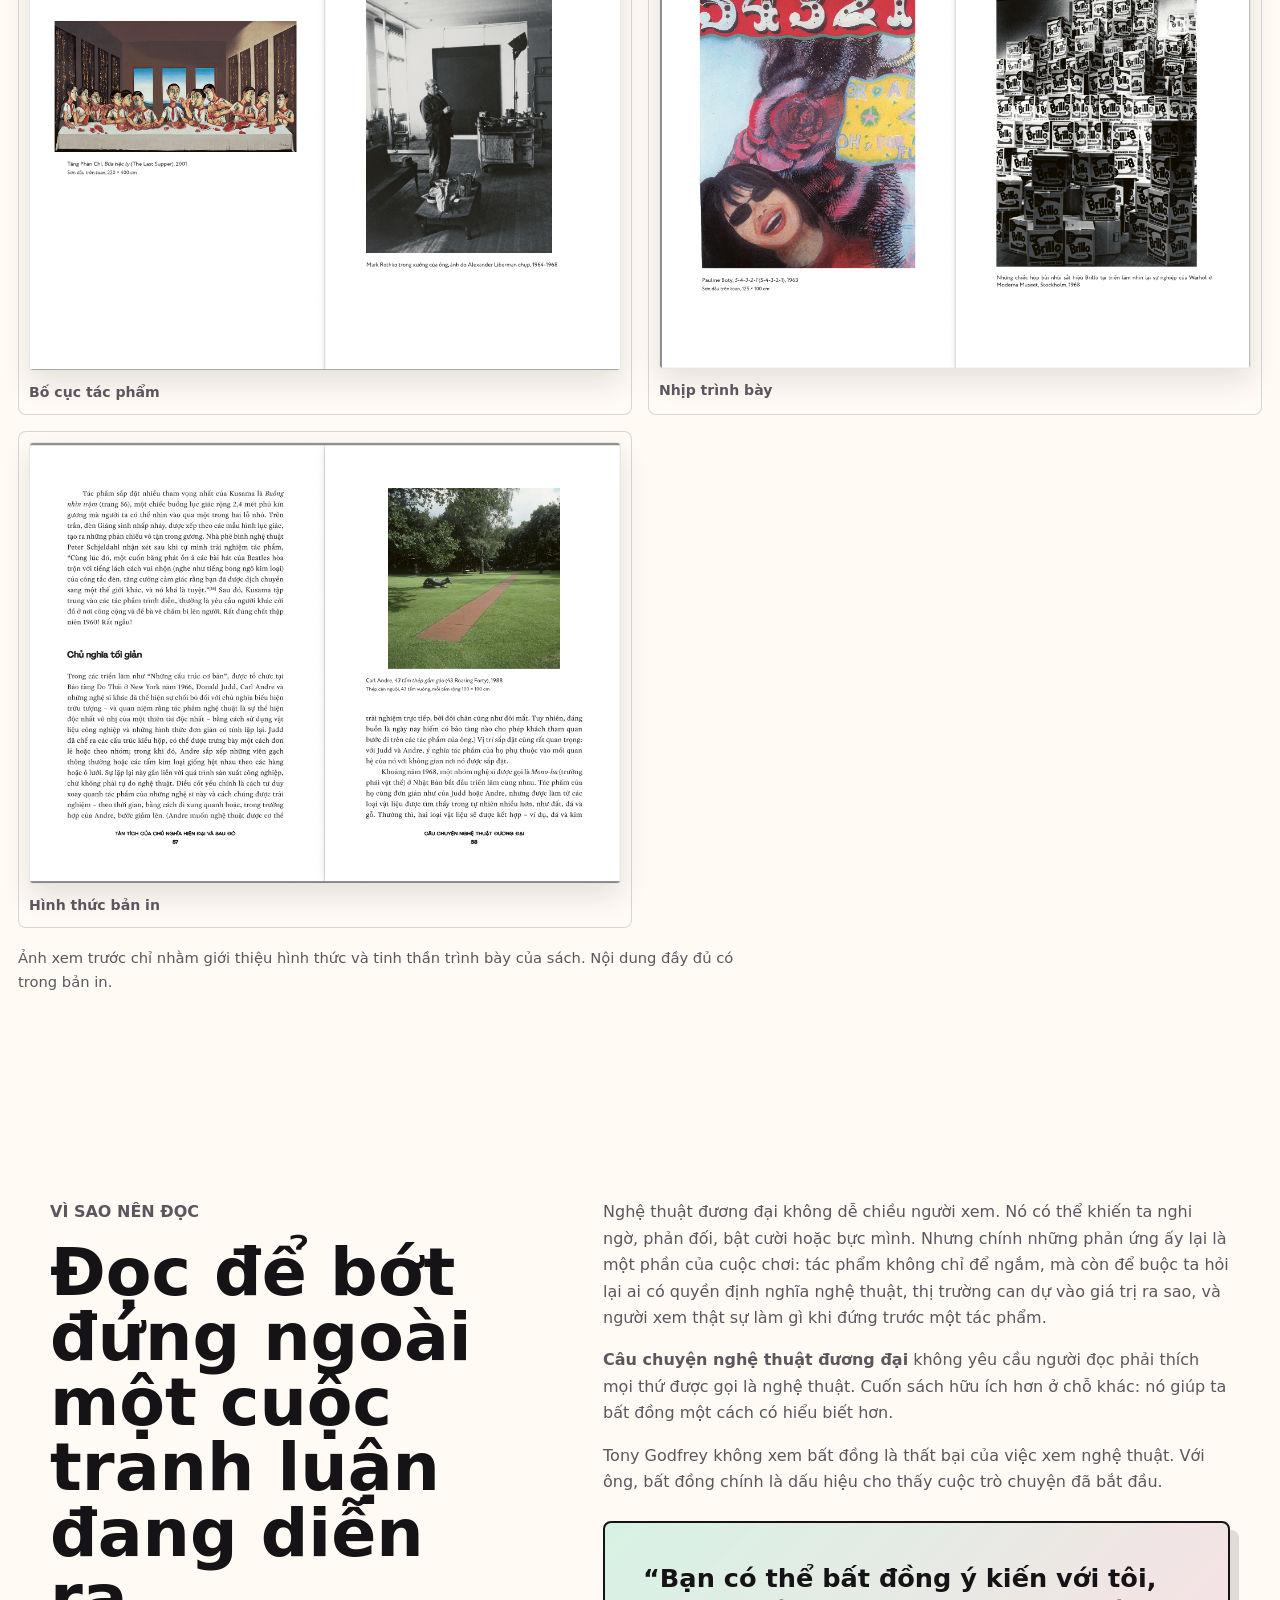
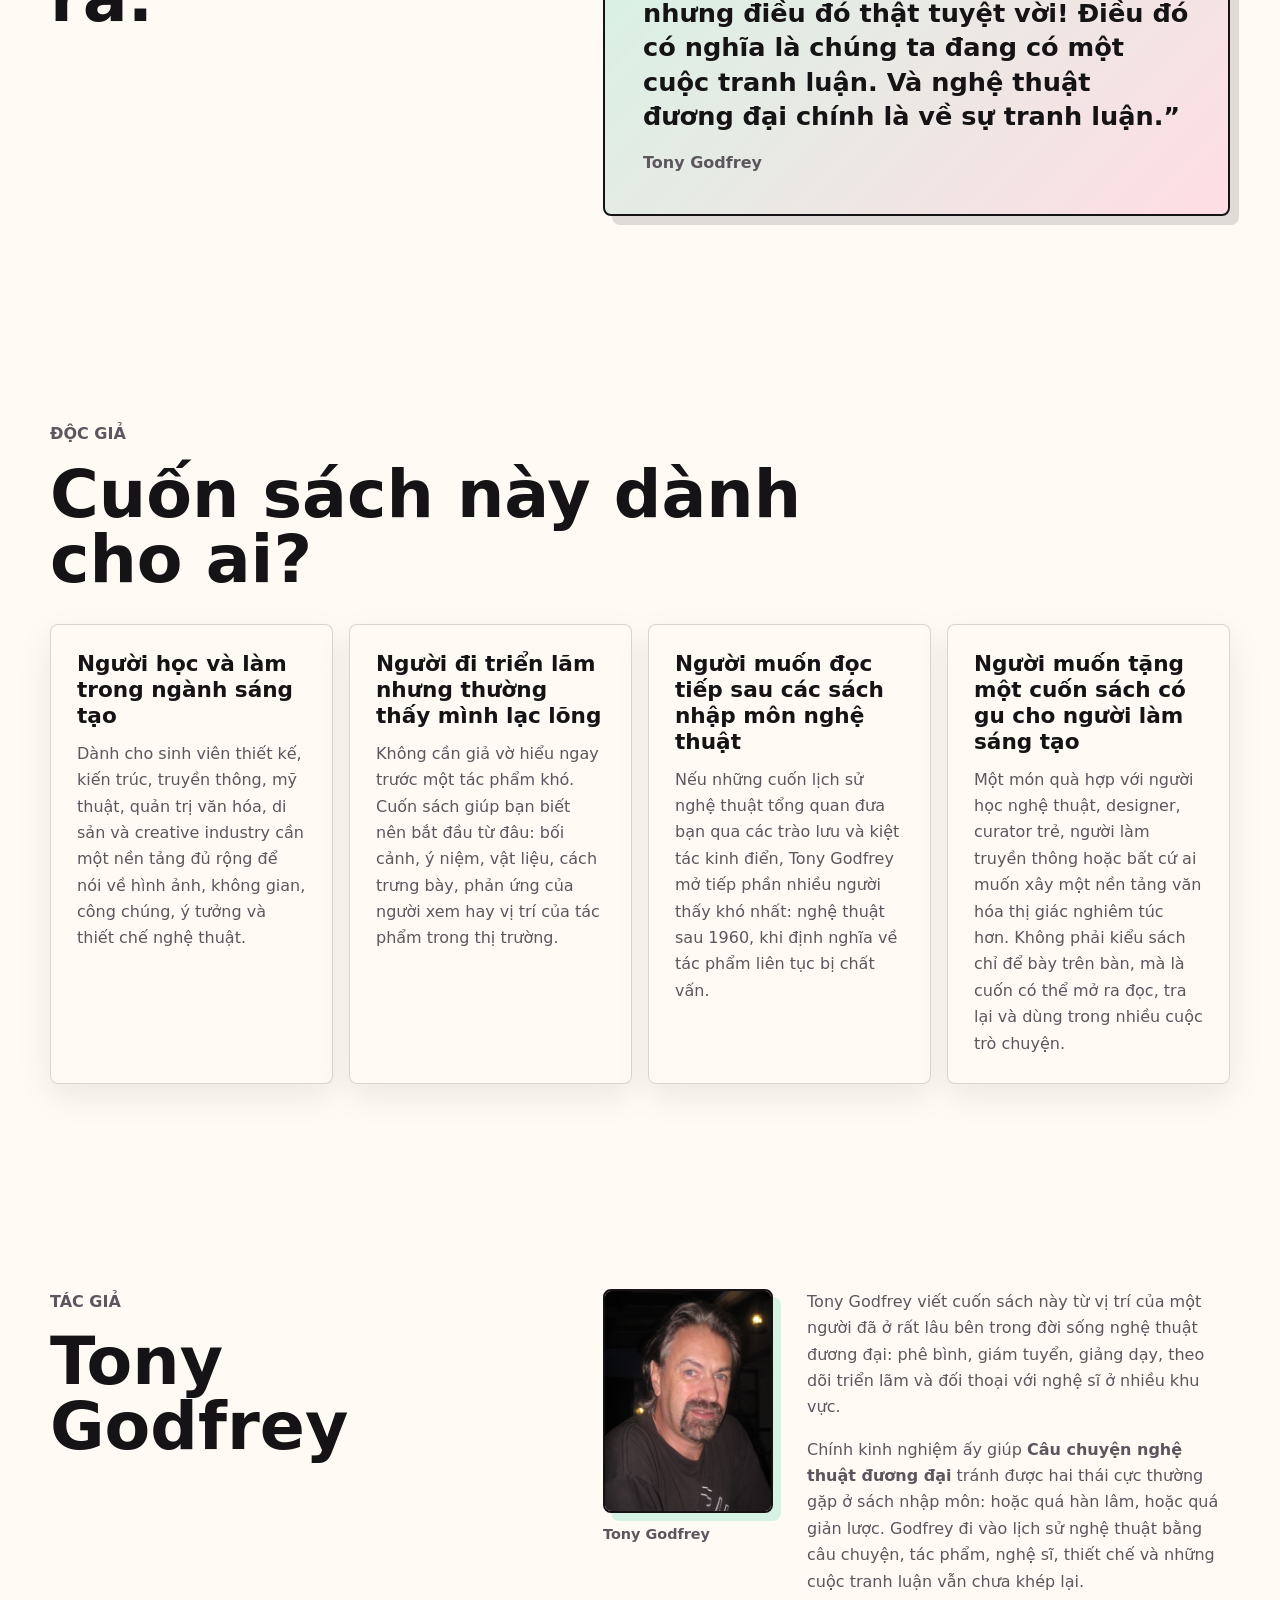
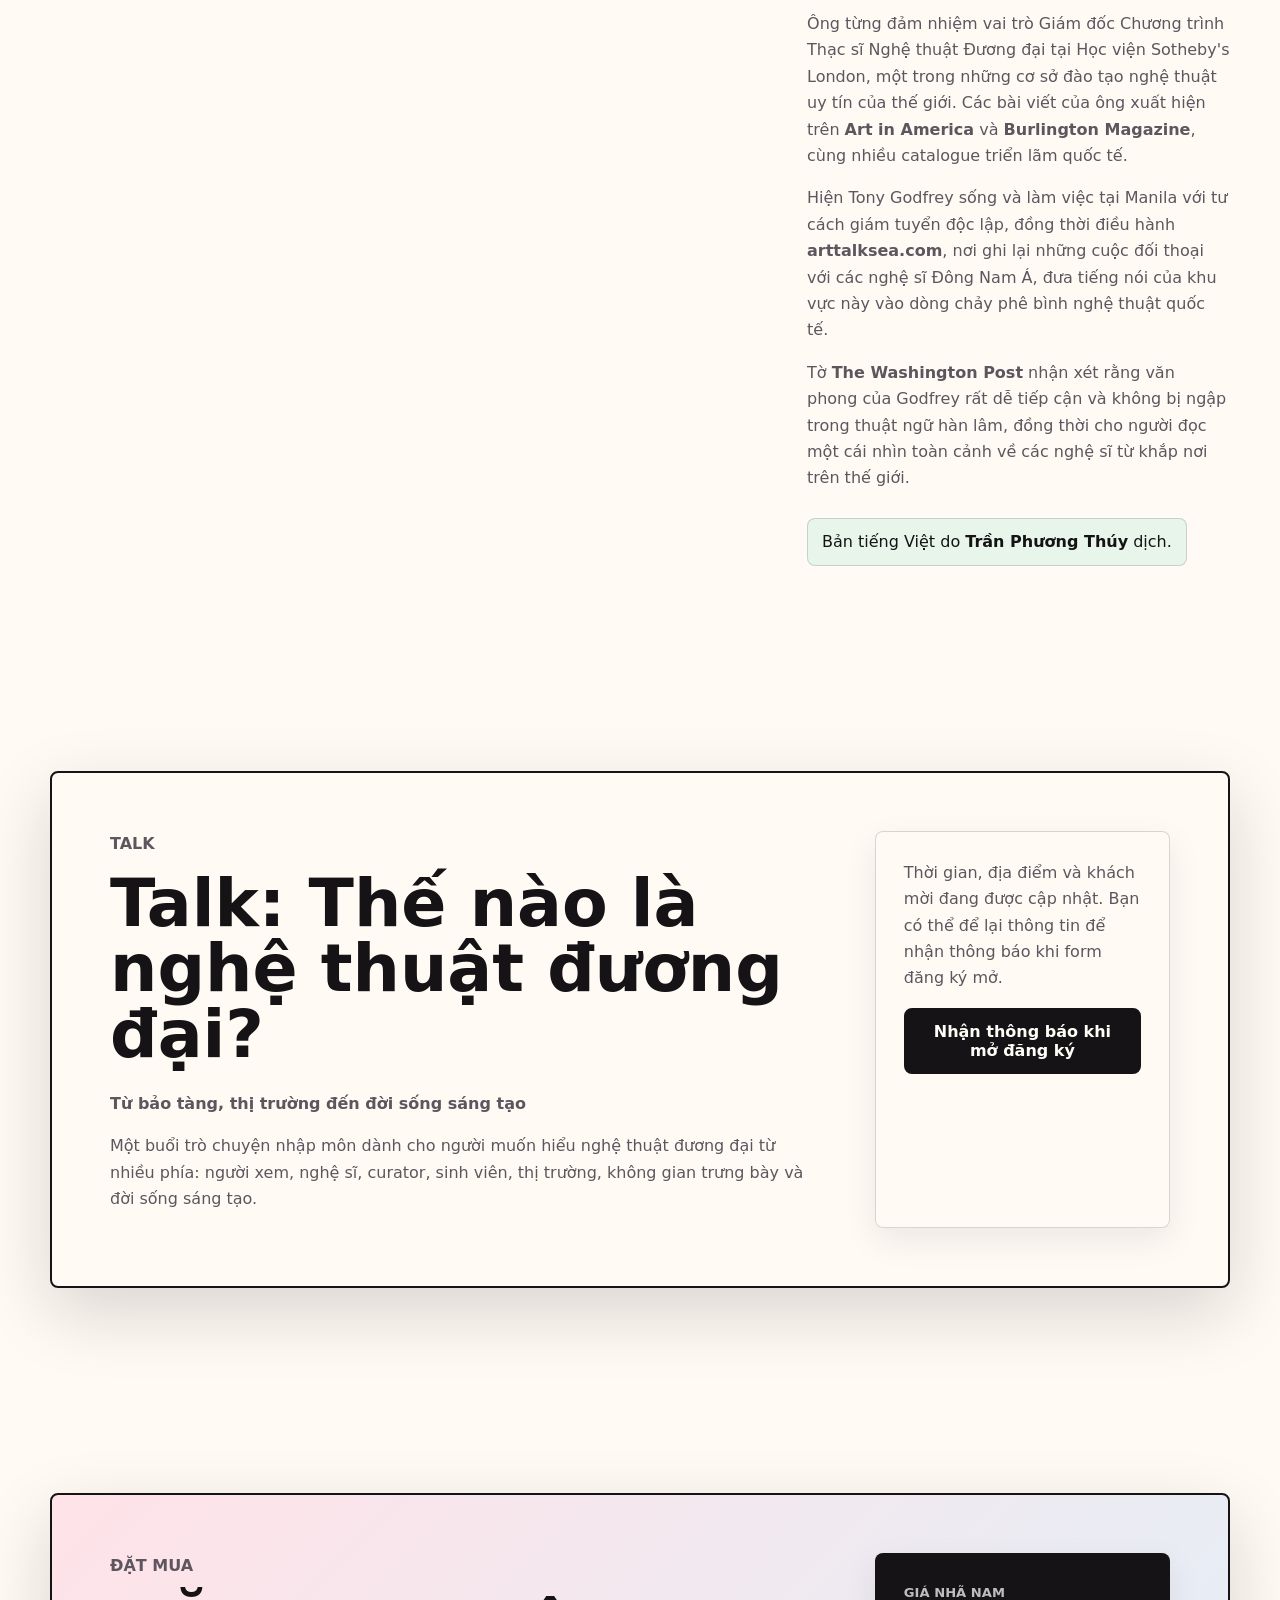
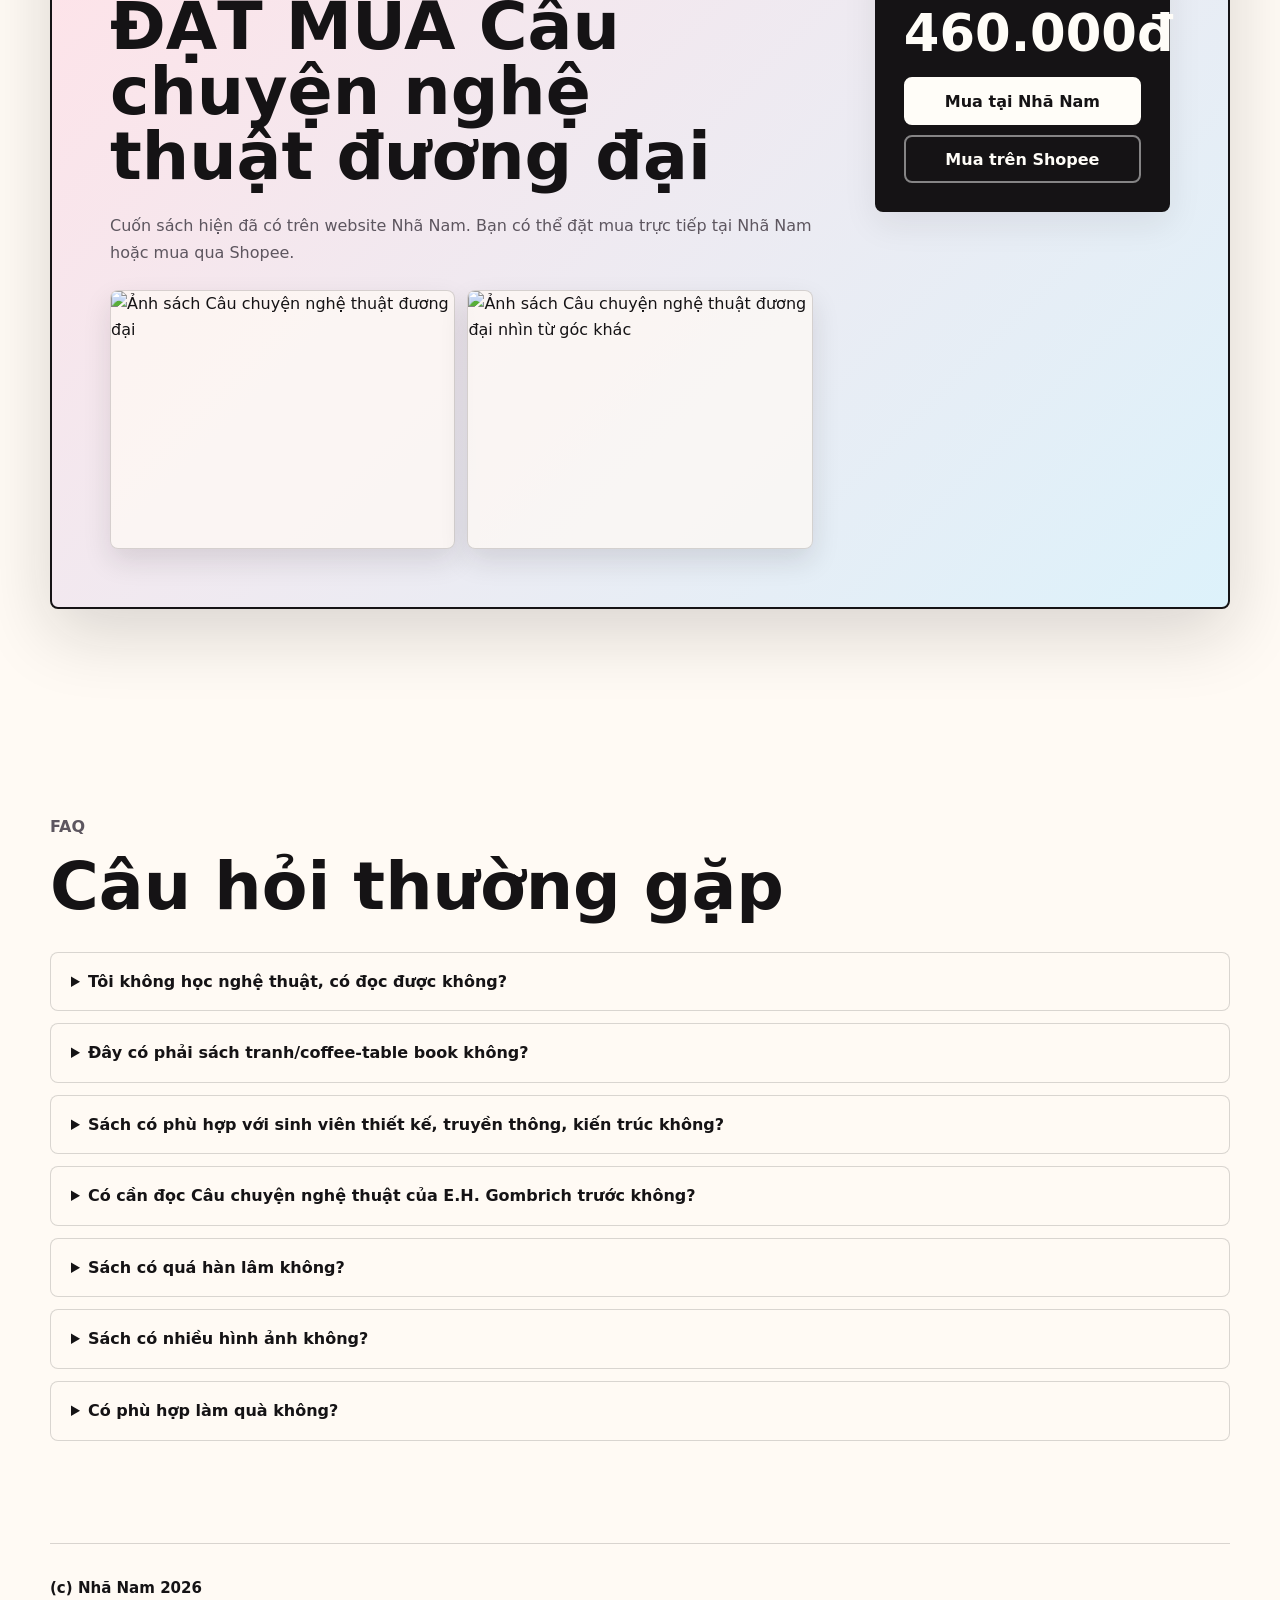
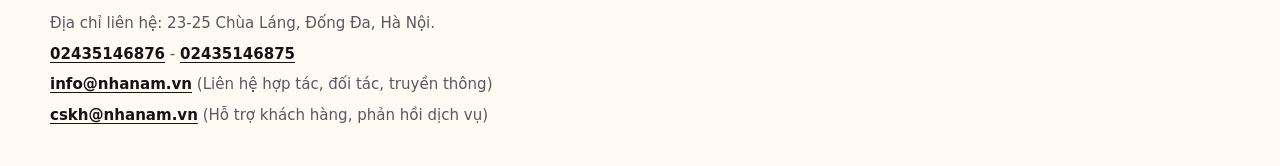
==== commit 00fffc46: "Add Shopee purchase link" ====
--- a/cau-chuyen-nghe-thuat-duong-dai/index.html
+++ b/cau-chuyen-nghe-thuat-duong-dai/index.html
@@ -11,13 +11,14 @@
     <meta property="og:site_name" content="Nhã Nam">
     <meta property="og:title" content="Thế nào là nghệ thuật đương đại?">
     <meta property="og:description" content="Một cuốn sách dành cho những ai từng đứng trước một tác phẩm đương đại và tự hỏi: “Thế này mà cũng là nghệ thuật à?”">
-    <meta property="og:image" content="/public/images/landing/contemporary-art/book-cover-full.jpg">
+    <meta property="og:image" content="https://sachnhanam.s3.ap-southeast-1.amazonaws.com/telegram-uploads/2026/08/21/1787284799327-cau-chuyen-nghe-thuat-uong-ai-2.jpg">
+    <meta property="og:image:secure_url" content="https://sachnhanam.s3.ap-southeast-1.amazonaws.com/telegram-uploads/2026/08/21/1787284799327-cau-chuyen-nghe-thuat-uong-ai-2.jpg">
     <meta property="og:image:alt" content="Bìa sách Câu chuyện nghệ thuật đương đại của Tony Godfrey">
     <meta property="og:locale" content="vi_VN">
     <meta name="twitter:card" content="summary_large_image">
     <meta name="twitter:title" content="Thế nào là nghệ thuật đương đại?">
     <meta name="twitter:description" content="Đặt mua Câu chuyện nghệ thuật đương đại của Tony Godfrey.">
-    <meta name="twitter:image" content="/public/images/landing/contemporary-art/book-cover-full.jpg">
+    <meta name="twitter:image" content="https://sachnhanam.s3.ap-southeast-1.amazonaws.com/telegram-uploads/2026/08/21/1787284799327-cau-chuyen-nghe-thuat-uong-ai-2.jpg">
     <link rel="canonical" href="/cau-chuyen-nghe-thuat-duong-dai/">
     <link rel="icon" type="image/png" href="/public/images/landing/contemporary-art/favicon.png">
     <link rel="preload" as="image" href="../public/images/landing/contemporary-art/book-cover.jpg">
@@ -258,7 +259,7 @@
           <div>
             <p class="eyebrow">Đặt mua</p>
             <h2>ĐẶT MUA Câu chuyện nghệ thuật đương đại</h2>
-            <p>Cuốn sách hiện đã có trên website Nhã Nam. Bạn có thể đặt mua trực tiếp tại Nhã Nam hoặc chờ link Shopee được cập nhật.</p>
+            <p>Cuốn sách hiện đã có trên website Nhã Nam. Bạn có thể đặt mua trực tiếp tại Nhã Nam hoặc mua qua Shopee.</p>
             <div class="purchase-gallery" aria-label="Ảnh sách Câu chuyện nghệ thuật đương đại">
               <img src="https://sachnhanam.s3.ap-southeast-1.amazonaws.com/telegram-uploads/2026/08/21/1787284799327-cau-chuyen-nghe-thuat-uong-ai-2.jpg" loading="lazy" alt="Ảnh sách Câu chuyện nghệ thuật đương đại">
               <img src="https://sachnhanam.s3.ap-southeast-1.amazonaws.com/telegram-uploads/2026/08/21/1787284801951-cau-chuyen-nghe-thuat-uong-ai-1.jpg" loading="lazy" alt="Ảnh sách Câu chuyện nghệ thuật đương đại nhìn từ góc khác">
@@ -268,7 +269,7 @@
             <span>Giá Nhã Nam</span>
             <strong>460.000đ</strong>
             <a class="button button-primary" href="https://nhanam.vn/cau-chuyen-nghe-thuat-duong-dai" data-event="ldp_art_book_purchase_click">Mua tại Nhã Nam</a>
-            <span class="button button-secondary button-disabled" aria-disabled="true">Shopee: đang cập nhật</span>
+            <a class="button button-secondary" href="https://shopee.vn/S%C3%A1ch-C%C3%A2u-chuy%E1%BB%87n-ngh%E1%BB%87-thu%E1%BA%ADt-%C4%91%C6%B0%C6%A1ng-%C4%91%E1%BA%A1i-(Tony-Godfrey)-(Nh%C3%A3-Nam)-i.175767544.48066020476?extraParams=%7B%22display_model_id%22%3A406364528387%2C%22model_selection_logic%22%3A3%7D" data-event="ldp_art_book_shopee_purchase_click">Mua trên Shopee</a>
           </div>
         </div>
       </section>
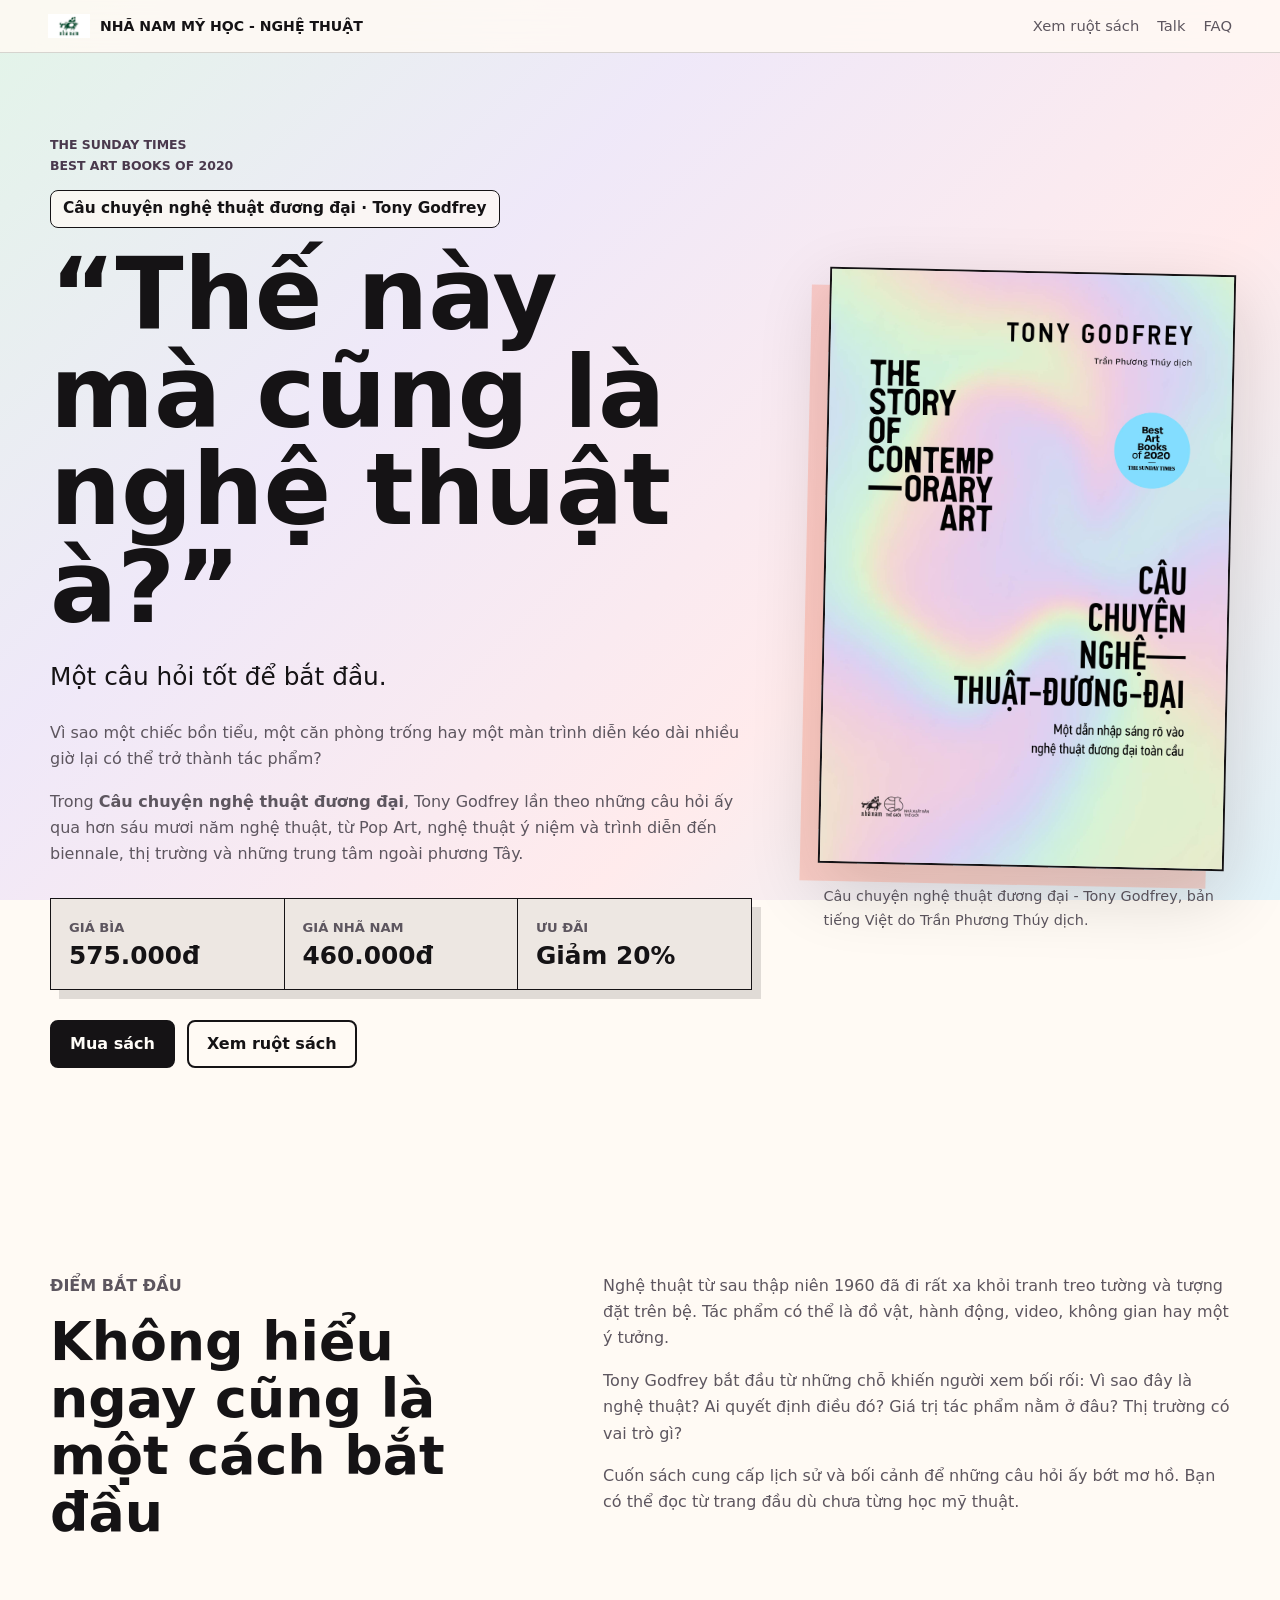
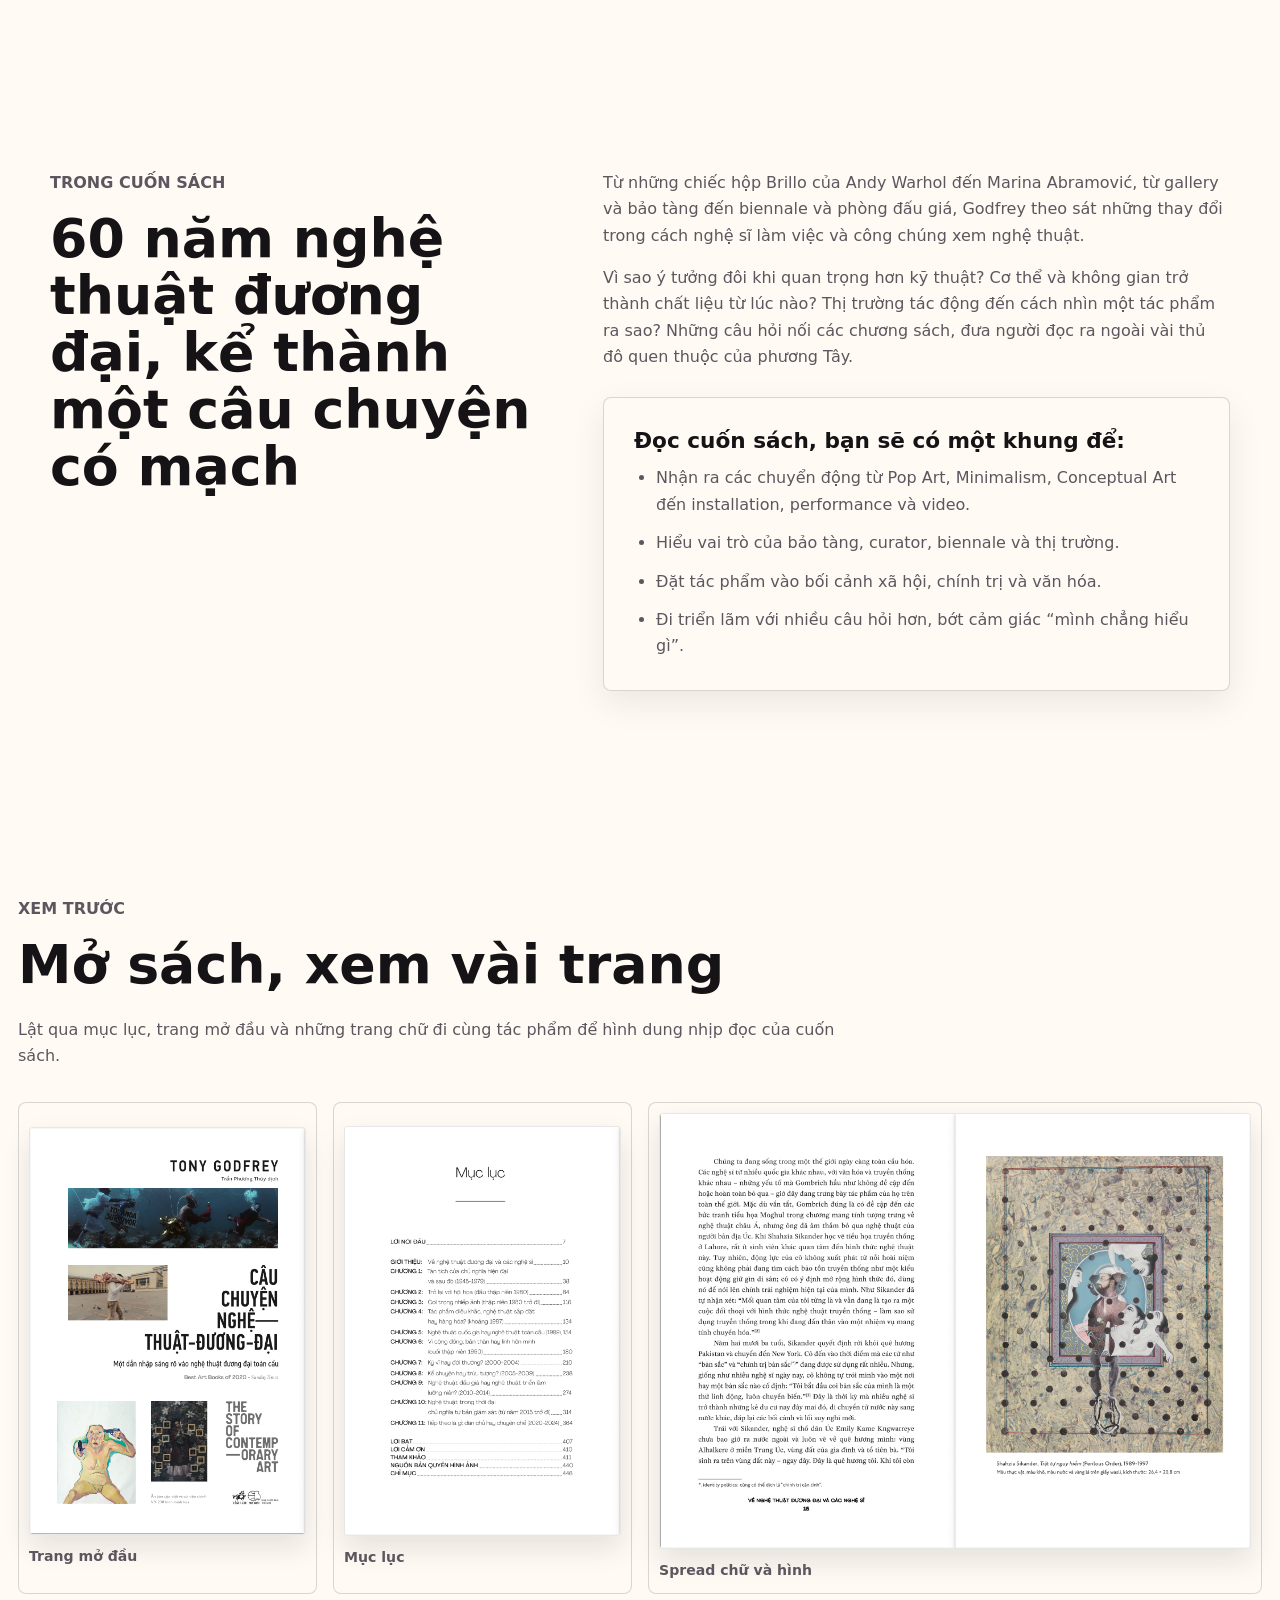
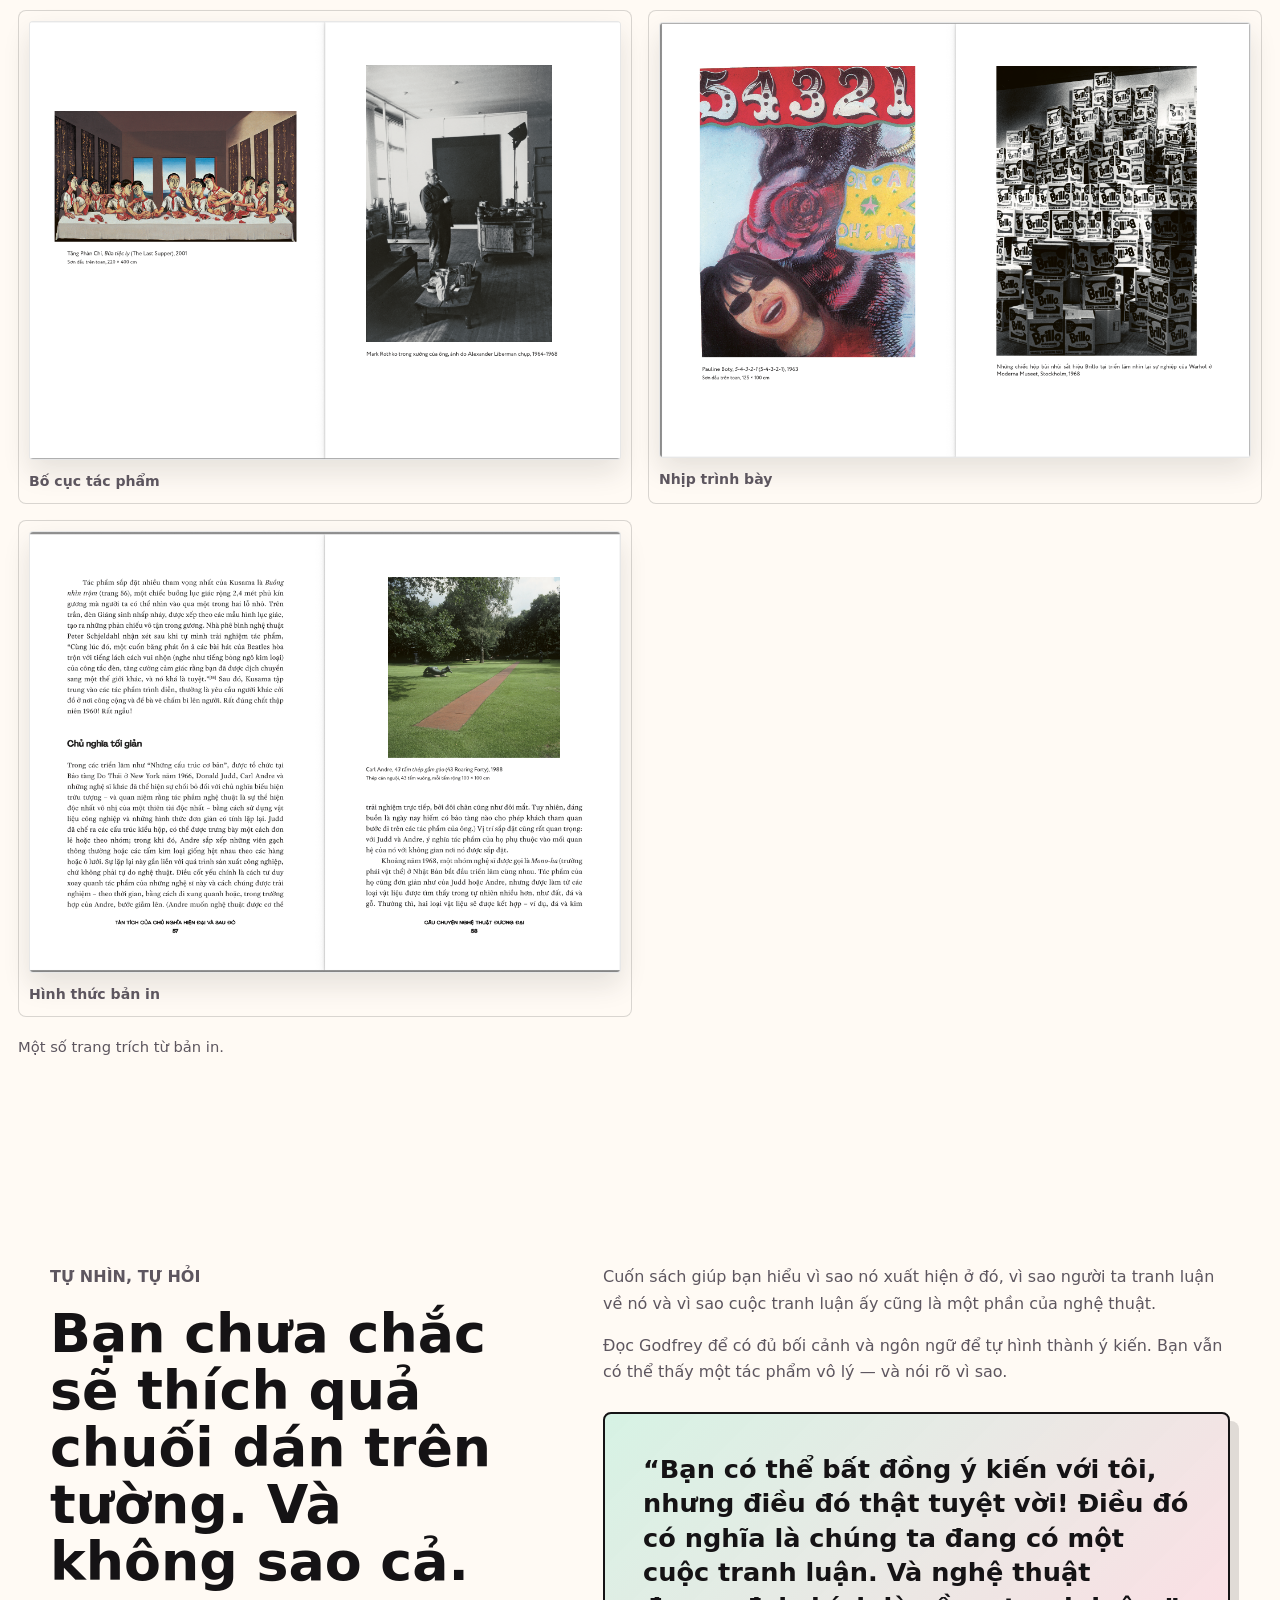
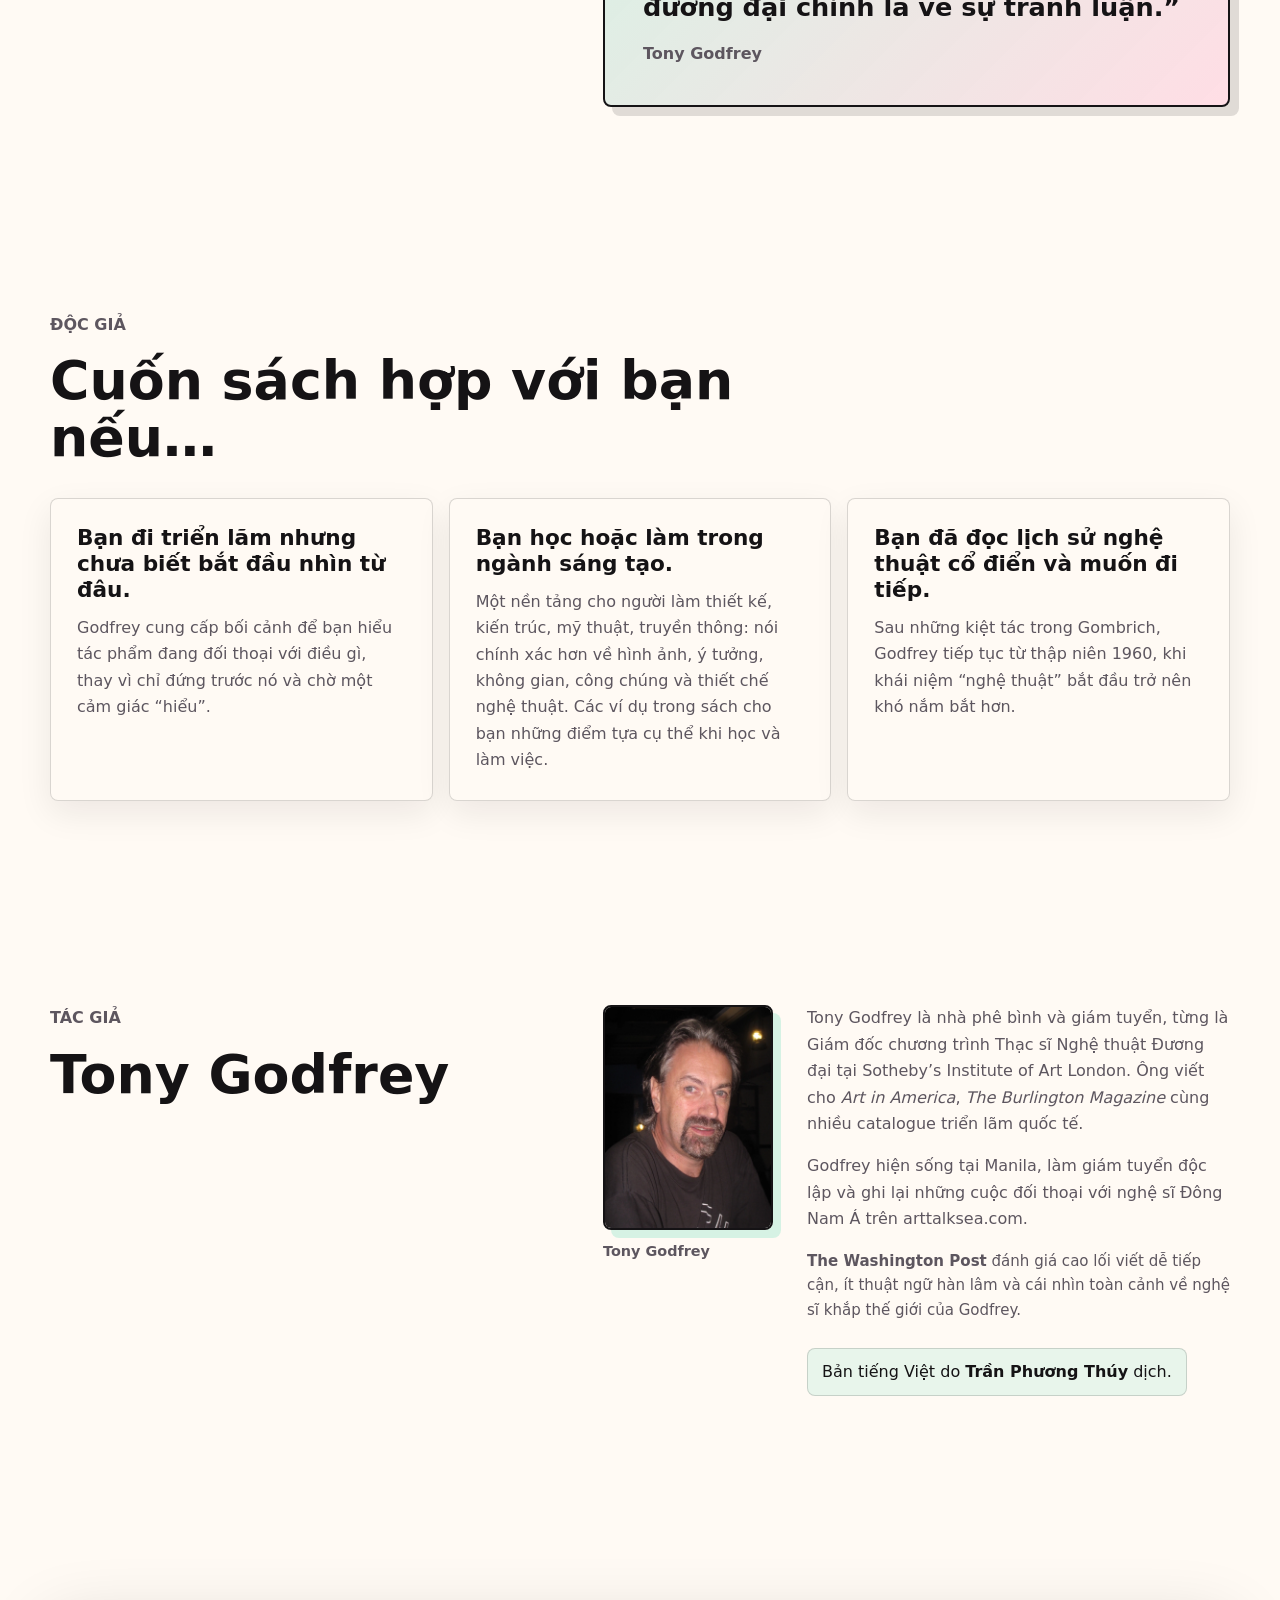
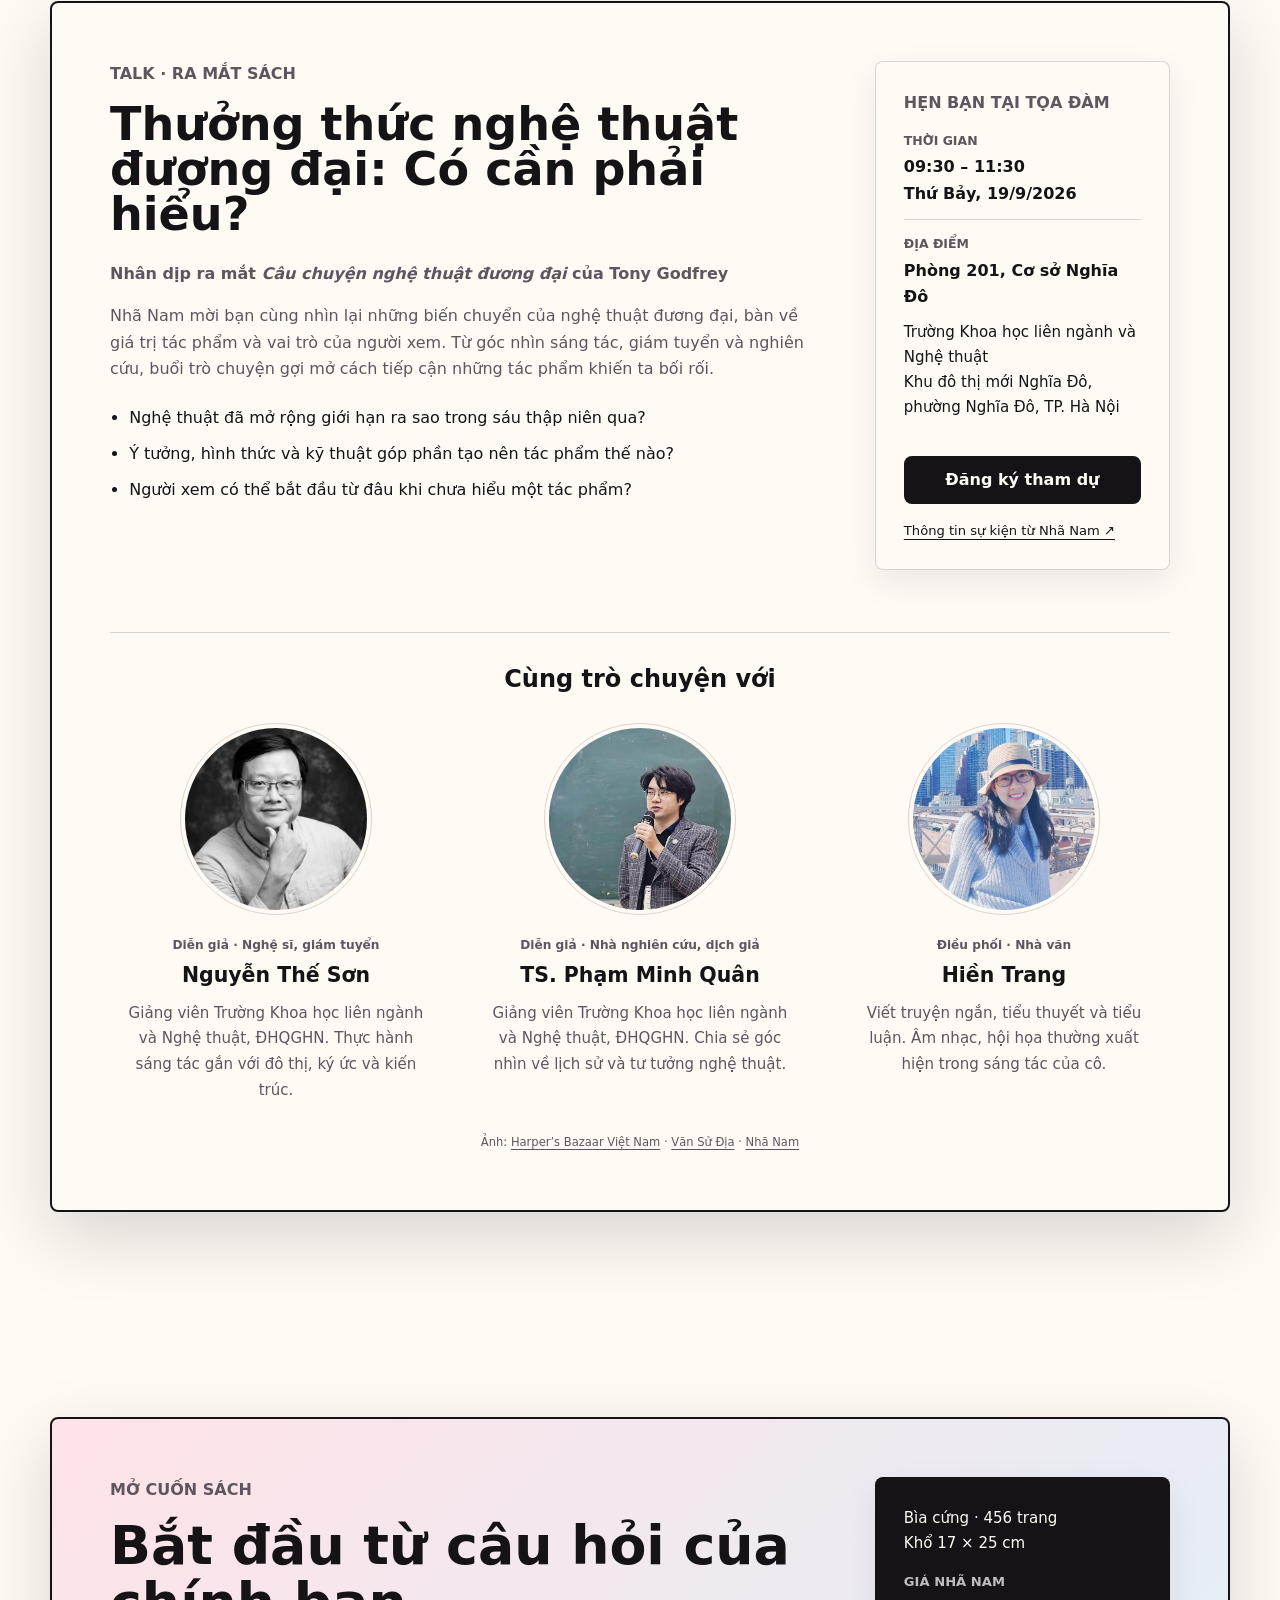
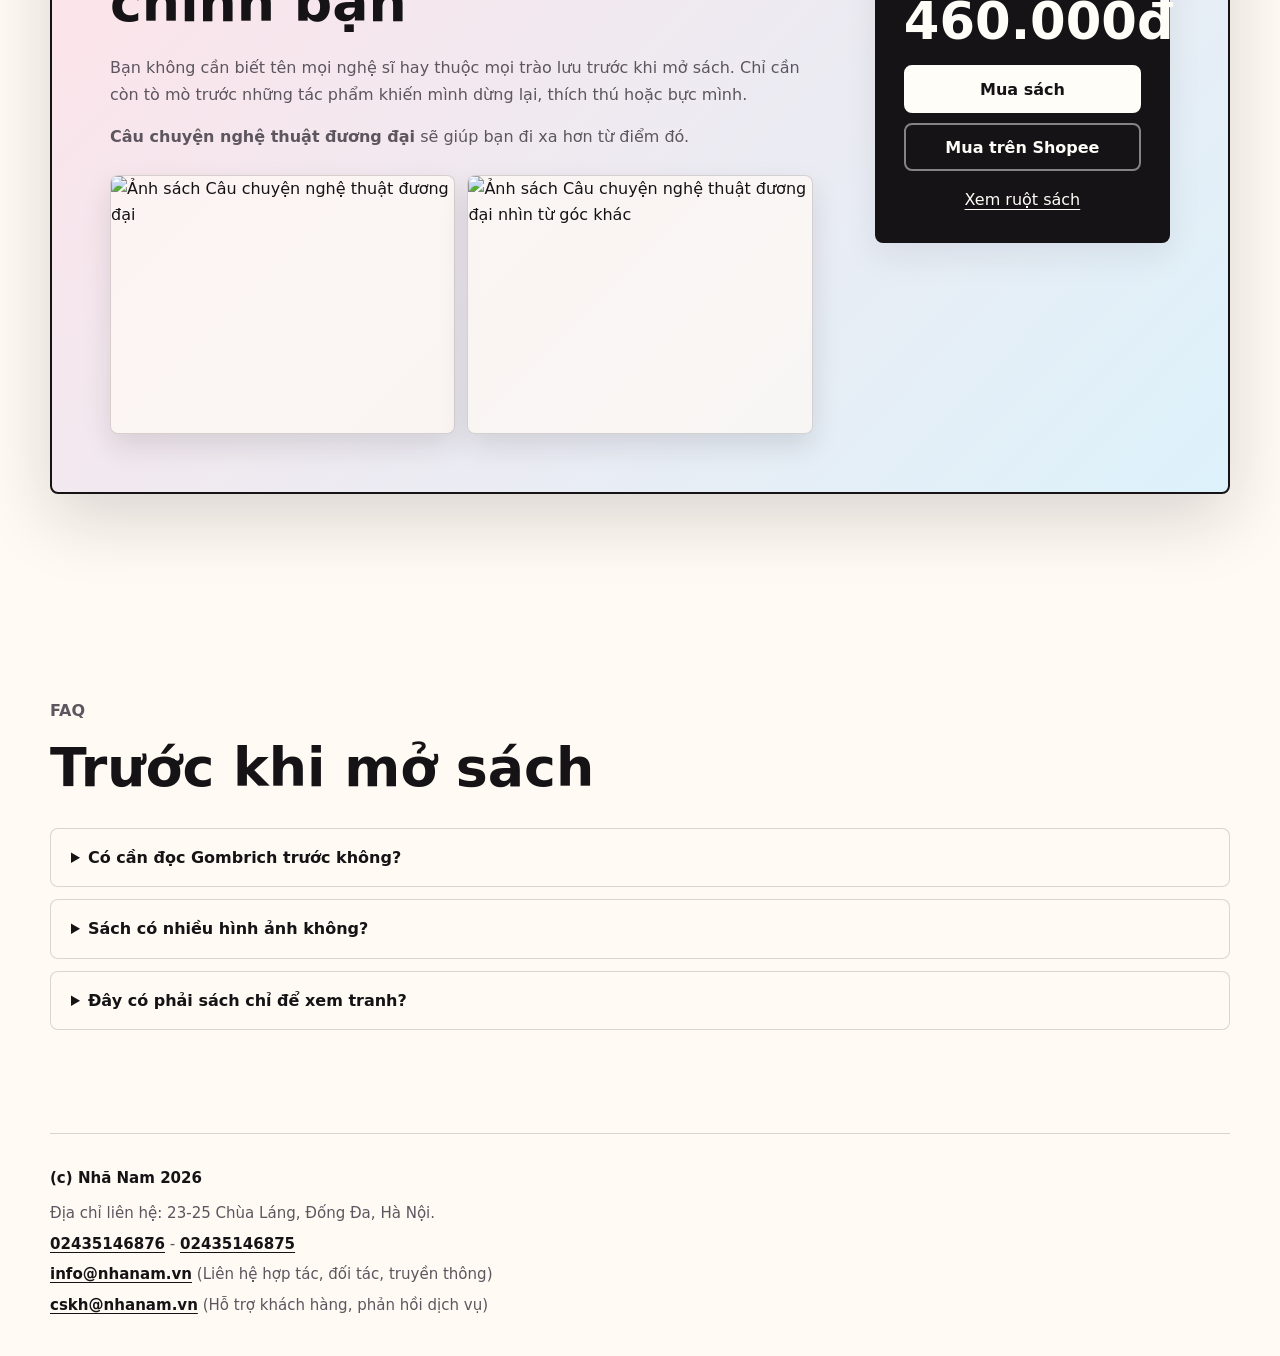
==== commit 60e58612: "Refine landing copy and add talk details with speaker portraits" ====
--- a/cau-chuyen-nghe-thuat-duong-dai/index.html
+++ b/cau-chuyen-nghe-thuat-duong-dai/index.html
@@ -20,7 +20,7 @@
     <meta name="twitter:description" content="Đặt mua Câu chuyện nghệ thuật đương đại của Tony Godfrey.">
     <meta name="twitter:image" content="https://sachnhanam.s3.ap-southeast-1.amazonaws.com/telegram-uploads/2026/08/21/1787284799327-cau-chuyen-nghe-thuat-uong-ai-2.jpg">
     <link rel="canonical" href="/cau-chuyen-nghe-thuat-duong-dai/">
-    <link rel="icon" type="image/png" href="/public/images/landing/contemporary-art/favicon.png">
+    <link rel="icon" type="image/png" href="../public/images/landing/contemporary-art/favicon.png">
     <link rel="preload" as="image" href="../public/images/landing/contemporary-art/book-cover.jpg">
     <link rel="stylesheet" href="./styles.css">
     <script type="application/ld+json">
@@ -58,7 +58,7 @@
         <span>Nhã Nam Mỹ học - Nghệ thuật</span>
       </a>
       <nav class="nav-links" aria-label="Mục chính">
-        <a href="#preview">Đọc thử</a>
+        <a href="#preview">Xem ruột sách</a>
         <a href="#talk">Talk</a>
         <a href="#faq">FAQ</a>
       </nav>
@@ -67,12 +67,13 @@
     <main id="top">
       <section class="hero section-band">
         <div class="hero-copy">
-          <p class="eyebrow">Best Art Books of 2020 - Sunday Times</p>
+          <p class="eyebrow">THE SUNDAY TIMES<br>Best Art Books of 2020</p>
           <p class="book-kicker">Câu chuyện nghệ thuật đương đại · Tony Godfrey</p>
-          <h1>Nghệ thuật đương đại khó hiểu? Hãy bắt đầu từ những câu hỏi đúng.</h1>
-          <p class="hero-subtitle">Một dẫn nhập vào sáu mươi năm nghệ thuật toàn cầu, dành cho người từng đứng trước một tác phẩm lạ và không biết nên hỏi gì trước: ý nghĩa ở đâu, vì sao lại đắt, và tại sao nó được gọi là nghệ thuật.</p>
+          <h1>“Thế này mà cũng là nghệ thuật à?”</h1>
+          <p class="hero-subtitle">Một câu hỏi tốt để bắt đầu.</p>
           <div class="hero-hook">
-            <p>Một quả chuối dán băng dính lên tường bán được 120.000 đô la. Một chiếc bồn tiểu sứ đặt trong phòng triển lãm và được gọi là nghệ thuật. Một nghệ sĩ ngồi bất động suốt nhiều giờ trước công chúng và đó cũng là tác phẩm.</p>
+            <p>Vì sao một chiếc bồn tiểu, một căn phòng trống hay một màn trình diễn kéo dài nhiều giờ lại có thể trở thành tác phẩm?</p>
+            <p>Trong <strong>Câu chuyện nghệ thuật đương đại</strong>, Tony Godfrey lần theo những câu hỏi ấy qua hơn sáu mươi năm nghệ thuật, từ Pop Art, nghệ thuật ý niệm và trình diễn đến biennale, thị trường và những trung tâm ngoài phương Tây.</p>
           </div>
 
           <div class="price-panel" aria-label="Thông tin giá mua sách">
@@ -91,13 +92,8 @@
           </div>
 
           <div class="cta-row" aria-label="Hành động chính">
-            <a class="button button-primary" href="https://nhanam.vn/cau-chuyen-nghe-thuat-duong-dai" data-event="ldp_art_book_purchase_click">Đặt mua</a>
-            <a class="button button-secondary" href="#preview" data-event="ldp_art_book_gallery_open">Đọc thử</a>
-          </div>
-
-          <div class="hero-context">
-            <p>Nếu vẫn đọc nghệ thuật bằng thói quen của tranh treo tường và tượng đặt trên bệ, những chuyện ấy rất dễ giống một trò đùa. Nhưng từ sau thập niên 1960, nghệ thuật đã đổi luật chơi: tác phẩm có thể là ý niệm, hành động, không gian, cơ thể, vật thể tìm thấy, thị trường, truyền thông hoặc chính sự phản ứng của người xem.</p>
-            <p><strong>Câu chuyện nghệ thuật đương đại</strong> là cuốn sách giúp người đọc đi vào phần “khó chịu” ấy bằng một lối kể sáng rõ: không né tranh luận, nhưng cũng không biến nghệ thuật thành một mê cung thuật ngữ.</p>
+            <a class="button button-primary" href="https://nhanam.vn/cau-chuyen-nghe-thuat-duong-dai" data-event="ldp_art_book_purchase_click">Mua sách</a>
+            <a class="button button-secondary" href="#preview" data-event="ldp_art_book_gallery_open">Xem ruột sách</a>
           </div>
         </div>
 
@@ -110,32 +106,32 @@
       <section class="section text-section" id="problem">
         <div class="section-heading">
           <p class="eyebrow">Điểm bắt đầu</p>
-          <h2>Khó hiểu không phải lỗi của người xem.</h2>
+          <h2>Không hiểu ngay cũng là một cách bắt đầu</h2>
         </div>
         <div class="text-flow">
-          <p>Nghệ thuật đương đại thường bắt đầu bằng một cảm giác rất thật: mình đang đứng trước một thứ được gọi là nghệ thuật, nhưng không biết phải nhìn nó bằng tiêu chuẩn nào. Đẹp hay không đẹp? Công phu hay quá đơn giản? Ý tưởng hay trò gây chú ý?</p>
-          <p>Câu hỏi <strong>“đây có phải nghệ thuật không?”</strong> không hề ngây ngô. Với nghệ thuật từ sau thập niên 1960, đó gần như là cánh cửa đầu tiên. Khi tác phẩm không còn chỉ nằm trong khung tranh hay trên bệ tượng, người xem cũng cần một cách đọc khác.</p>
+          <p>Nghệ thuật từ sau thập niên 1960 đã đi rất xa khỏi tranh treo tường và tượng đặt trên bệ. Tác phẩm có thể là đồ vật, hành động, video, không gian hay một ý tưởng.</p>
+          <p>Tony Godfrey bắt đầu từ những chỗ khiến người xem bối rối: Vì sao đây là nghệ thuật? Ai quyết định điều đó? Giá trị tác phẩm nằm ở đâu? Thị trường có vai trò gì?</p>
+          <p>Cuốn sách cung cấp lịch sử và bối cảnh để những câu hỏi ấy bớt mơ hồ. Bạn có thể đọc từ trang đầu dù chưa từng học mỹ thuật.</p>
         </div>
       </section>
 
       <section class="section promise-section" id="promise">
         <div class="section-heading">
-          <p class="eyebrow">Lời hứa của cuốn sách</p>
-          <h2>Một cách đi qua phần nghệ thuật nhiều người bỏ qua sau 1960.</h2>
+          <p class="eyebrow">Trong cuốn sách</p>
+          <h2>60 năm nghệ thuật đương đại, kể thành một câu chuyện có mạch</h2>
         </div>
         <div class="promise-grid">
           <div class="text-flow">
-            <p>Tony Godfrey không chỉ xếp các trào lưu theo thứ tự thời gian. Ông đặt chúng vào những cuộc va chạm đã làm nghệ thuật đương đại thành một lĩnh vực luôn gây tranh cãi: hội họa và ý niệm, bảo tàng và đường phố, nghệ sĩ và thiết chế, tác phẩm và thị trường, phương Tây và những trung tâm nghệ thuật đang nổi lên ngoài phương Tây.</p>
-            <p>Nhờ vậy, người đọc không chỉ nhớ tên pop art, minimalism, conceptual art, installation, performance hay video art. Quan trọng hơn, ta hiểu vì sao những thực hành ấy xuất hiện, chúng chống lại điều gì, và chúng đã thay đổi vai trò của người xem ra sao.</p>
-          </div>
-          <div class="proof-list" aria-label="Người đọc sẽ gặp">
-            <h3>Sau vài chương, người đọc bắt đầu có một bộ từ vựng mới để nhìn nghệ thuật.</h3>
+            <p>Từ những chiếc hộp Brillo của Andy Warhol đến Marina Abramović, từ gallery và bảo tàng đến biennale và phòng đấu giá, Godfrey theo sát những thay đổi trong cách nghệ sĩ làm việc và công chúng xem nghệ thuật.</p>
+            <p>Vì sao ý tưởng đôi khi quan trọng hơn kỹ thuật? Cơ thể và không gian trở thành chất liệu từ lúc nào? Thị trường tác động đến cách nhìn một tác phẩm ra sao? Những câu hỏi nối các chương sách, đưa người đọc ra ngoài vài thủ đô quen thuộc của phương Tây.</p>
+          </div>
+          <div class="proof-list" aria-label="Bạn nhận được gì từ cuốn sách">
+            <h3>Đọc cuốn sách, bạn sẽ có một khung để:</h3>
             <ul>
-              <li>Hiểu vì sao một vật bình thường có thể trở thành tác phẩm khi được đặt vào đúng bối cảnh ý niệm, thiết chế và tranh luận.</li>
-              <li>Có mốc để đi qua các chuyển động lớn sau 1960: pop art, minimalism, conceptual art, installation, performance, video art và biennale.</li>
-              <li>Gặp lại Andy Warhol, Marina Abramović và nhiều nghệ sĩ khác qua câu hỏi họ đặt ra cho công chúng, không chỉ qua danh tiếng.</li>
-              <li>Nhìn nghệ thuật đương đại như một hiện tượng toàn cầu, với các trung tâm và tiếng nói không còn chỉ xoay quanh phương Tây.</li>
-              <li>Đọc một cuốn nhập môn có sức kể, phù hợp với người muốn hiểu trước khi đi sâu vào lý thuyết.</li>
+              <li>Nhận ra các chuyển động từ Pop Art, Minimalism, Conceptual Art đến installation, performance và video.</li>
+              <li>Hiểu vai trò của bảo tàng, curator, biennale và thị trường.</li>
+              <li>Đặt tác phẩm vào bối cảnh xã hội, chính trị và văn hóa.</li>
+              <li>Đi triển lãm với nhiều câu hỏi hơn, bớt cảm giác “mình chẳng hiểu gì”.</li>
             </ul>
           </div>
         </div>
@@ -144,8 +140,8 @@
       <section class="section preview-section" id="preview">
         <div class="section-heading compact">
           <p class="eyebrow">Xem trước</p>
-          <h2>ĐỌC THỬ TRƯỚC KHI QUYẾT ĐỊNH ĐẶT MUA</h2>
-          <p>Nếu bạn còn ngại một cuốn sách nghệ thuật sẽ quá dày đặc thuật ngữ, hãy bắt đầu từ mục lục, vài trang mở đầu và cách sách đặt chữ cạnh hình. Những trang xem trước này giúp bạn hình dung nhịp đọc, lượng hình ảnh và cách Tony Godfrey dẫn người đọc vào từng vấn đề.</p>
+          <h2>Mở sách, xem vài trang</h2>
+          <p>Lật qua mục lục, trang mở đầu và những trang chữ đi cùng tác phẩm để hình dung nhịp đọc của cuốn sách.</p>
         </div>
         <div class="preview-gallery" aria-label="Ảnh xem trước ruột sách">
           <figure>
@@ -173,19 +169,18 @@
             <figcaption>Hình thức bản in</figcaption>
           </figure>
         </div>
-        <p class="gallery-note">Ảnh xem trước chỉ nhằm giới thiệu hình thức và tinh thần trình bày của sách. Nội dung đầy đủ có trong bản in.</p>
+        <p class="gallery-note">Một số trang trích từ bản in.</p>
       </section>
 
       <section class="section matter-section" id="why">
         <div class="section-heading">
-          <p class="eyebrow">Vì sao nên đọc</p>
-          <h2>Đọc để bớt đứng ngoài một cuộc tranh luận đang diễn ra.</h2>
+          <p class="eyebrow">Tự nhìn, tự hỏi</p>
+          <h2>Bạn chưa chắc sẽ thích quả chuối dán trên tường. Và không sao cả.</h2>
         </div>
         <div class="matter-grid">
           <div class="text-flow">
-            <p>Nghệ thuật đương đại không dễ chiều người xem. Nó có thể khiến ta nghi ngờ, phản đối, bật cười hoặc bực mình. Nhưng chính những phản ứng ấy lại là một phần của cuộc chơi: tác phẩm không chỉ để ngắm, mà còn để buộc ta hỏi lại ai có quyền định nghĩa nghệ thuật, thị trường can dự vào giá trị ra sao, và người xem thật sự làm gì khi đứng trước một tác phẩm.</p>
-            <p><strong>Câu chuyện nghệ thuật đương đại</strong> không yêu cầu người đọc phải thích mọi thứ được gọi là nghệ thuật. Cuốn sách hữu ích hơn ở chỗ khác: nó giúp ta bất đồng một cách có hiểu biết hơn.</p>
-            <p>Tony Godfrey không xem bất đồng là thất bại của việc xem nghệ thuật. Với ông, bất đồng chính là dấu hiệu cho thấy cuộc trò chuyện đã bắt đầu.</p>
+            <p>Cuốn sách giúp bạn hiểu vì sao nó xuất hiện ở đó, vì sao người ta tranh luận về nó và vì sao cuộc tranh luận ấy cũng là một phần của nghệ thuật.</p>
+            <p>Đọc Godfrey để có đủ bối cảnh và ngôn ngữ để tự hình thành ý kiến. Bạn vẫn có thể thấy một tác phẩm vô lý — và nói rõ vì sao.</p>
           </div>
           <blockquote>
             <p>“Bạn có thể bất đồng ý kiến với tôi, nhưng điều đó thật tuyệt vời! Điều đó có nghĩa là chúng ta đang có một cuộc tranh luận. Và nghệ thuật đương đại chính là về sự tranh luận.”</p>
@@ -197,24 +192,20 @@
       <section class="section audience-section" id="audience">
         <div class="section-heading compact">
           <p class="eyebrow">Độc giả</p>
-          <h2>Cuốn sách này dành cho ai?</h2>
+          <h2>Cuốn sách hợp với bạn nếu…</h2>
         </div>
         <div class="audience-grid">
           <article>
-            <h3>Người học và làm trong ngành sáng tạo</h3>
-            <p>Dành cho sinh viên thiết kế, kiến trúc, truyền thông, mỹ thuật, quản trị văn hóa, di sản và creative industry cần một nền tảng đủ rộng để nói về hình ảnh, không gian, công chúng, ý tưởng và thiết chế nghệ thuật.</p>
+            <h3>Bạn đi triển lãm nhưng chưa biết bắt đầu nhìn từ đâu.</h3>
+            <p>Godfrey cung cấp bối cảnh để bạn hiểu tác phẩm đang đối thoại với điều gì, thay vì chỉ đứng trước nó và chờ một cảm giác “hiểu”.</p>
           </article>
           <article>
-            <h3>Người đi triển lãm nhưng thường thấy mình lạc lõng</h3>
-            <p>Không cần giả vờ hiểu ngay trước một tác phẩm khó. Cuốn sách giúp bạn biết nên bắt đầu từ đâu: bối cảnh, ý niệm, vật liệu, cách trưng bày, phản ứng của người xem hay vị trí của tác phẩm trong thị trường.</p>
+            <h3>Bạn học hoặc làm trong ngành sáng tạo.</h3>
+            <p>Một nền tảng cho người làm thiết kế, kiến trúc, mỹ thuật, truyền thông: nói chính xác hơn về hình ảnh, ý tưởng, không gian, công chúng và thiết chế nghệ thuật. Các ví dụ trong sách cho bạn những điểm tựa cụ thể khi học và làm việc.</p>
           </article>
           <article>
-            <h3>Người muốn đọc tiếp sau các sách nhập môn nghệ thuật</h3>
-            <p>Nếu những cuốn lịch sử nghệ thuật tổng quan đưa bạn qua các trào lưu và kiệt tác kinh điển, Tony Godfrey mở tiếp phần nhiều người thấy khó nhất: nghệ thuật sau 1960, khi định nghĩa về tác phẩm liên tục bị chất vấn.</p>
-          </article>
-          <article>
-            <h3>Người muốn tặng một cuốn sách có gu cho người làm sáng tạo</h3>
-            <p>Một món quà hợp với người học nghệ thuật, designer, curator trẻ, người làm truyền thông hoặc bất cứ ai muốn xây một nền tảng văn hóa thị giác nghiêm túc hơn. Không phải kiểu sách chỉ để bày trên bàn, mà là cuốn có thể mở ra đọc, tra lại và dùng trong nhiều cuộc trò chuyện.</p>
+            <h3>Bạn đã đọc lịch sử nghệ thuật cổ điển và muốn đi tiếp.</h3>
+            <p>Sau những kiệt tác trong Gombrich, Godfrey tiếp tục từ thập niên 1960, khi khái niệm “nghệ thuật” bắt đầu trở nên khó nắm bắt hơn.</p>
           </article>
         </div>
       </section>
@@ -230,26 +221,59 @@
             <figcaption>Tony Godfrey</figcaption>
           </figure>
           <div class="text-flow author-copy">
-            <p>Tony Godfrey viết cuốn sách này từ vị trí của một người đã ở rất lâu bên trong đời sống nghệ thuật đương đại: phê bình, giám tuyển, giảng dạy, theo dõi triển lãm và đối thoại với nghệ sĩ ở nhiều khu vực.</p>
-            <p>Chính kinh nghiệm ấy giúp <strong>Câu chuyện nghệ thuật đương đại</strong> tránh được hai thái cực thường gặp ở sách nhập môn: hoặc quá hàn lâm, hoặc quá giản lược. Godfrey đi vào lịch sử nghệ thuật bằng câu chuyện, tác phẩm, nghệ sĩ, thiết chế và những cuộc tranh luận vẫn chưa khép lại.</p>
-            <p>Ông từng đảm nhiệm vai trò Giám đốc Chương trình Thạc sĩ Nghệ thuật Đương đại tại Học viện Sotheby's London, một trong những cơ sở đào tạo nghệ thuật uy tín của thế giới. Các bài viết của ông xuất hiện trên <strong>Art in America</strong> và <strong>Burlington Magazine</strong>, cùng nhiều catalogue triển lãm quốc tế.</p>
-            <p>Hiện Tony Godfrey sống và làm việc tại Manila với tư cách giám tuyển độc lập, đồng thời điều hành <strong>arttalksea.com</strong>, nơi ghi lại những cuộc đối thoại với các nghệ sĩ Đông Nam Á, đưa tiếng nói của khu vực này vào dòng chảy phê bình nghệ thuật quốc tế.</p>
-            <p>Tờ <strong>The Washington Post</strong> nhận xét rằng văn phong của Godfrey rất dễ tiếp cận và không bị ngập trong thuật ngữ hàn lâm, đồng thời cho người đọc một cái nhìn toàn cảnh về các nghệ sĩ từ khắp nơi trên thế giới.</p>
+            <p>Tony Godfrey là nhà phê bình và giám tuyển, từng là Giám đốc chương trình Thạc sĩ Nghệ thuật Đương đại tại Sotheby’s Institute of Art London. Ông viết cho <em>Art in America</em>, <em>The Burlington Magazine</em> cùng nhiều catalogue triển lãm quốc tế.</p>
+            <p>Godfrey hiện sống tại Manila, làm giám tuyển độc lập và ghi lại những cuộc đối thoại với nghệ sĩ Đông Nam Á trên arttalksea.com.</p>
+            <p class="author-endorsement"><strong>The Washington Post</strong> đánh giá cao lối viết dễ tiếp cận, ít thuật ngữ hàn lâm và cái nhìn toàn cảnh về nghệ sĩ khắp thế giới của Godfrey.</p>
             <p class="translator-line">Bản tiếng Việt do <strong>Trần Phương Thúy</strong> dịch.</p>
           </div>
         </div>
       </section>
 
-      <section class="section talk-section" id="talk">
+      <section class="section talk-section" id="talk" aria-labelledby="talk-title">
         <div class="talk-panel">
-          <div>
-            <p class="eyebrow">Talk</p>
-            <h2>Talk: Thế nào là nghệ thuật đương đại?</h2>
-            <p class="talk-subtitle">Từ bảo tàng, thị trường đến đời sống sáng tạo</p>
-            <p>Một buổi trò chuyện nhập môn dành cho người muốn hiểu nghệ thuật đương đại từ nhiều phía: người xem, nghệ sĩ, curator, sinh viên, thị trường, không gian trưng bày và đời sống sáng tạo.</p>
-          </div>
-          <div class="event-card" aria-label="Thông tin talk đang cập nhật">
-            <p>Thời gian, địa điểm và khách mời đang được cập nhật. Bạn có thể để lại thông tin để nhận thông báo khi form đăng ký mở.</p>            <a class="button button-primary" href="https://www.facebook.com/nhanampublishing" data-event="ldp_art_book_talk_register_click">Nhận thông báo khi mở đăng ký</a>
+          <div class="talk-intro">
+            <p class="eyebrow">Talk · Ra mắt sách</p>
+            <h2 id="talk-title">Thưởng thức nghệ thuật đương đại: Có cần phải hiểu?</h2>
+            <p class="talk-subtitle">Nhân dịp ra mắt <em>Câu chuyện nghệ thuật đương đại</em> của Tony Godfrey</p>
+            <p>Nhã Nam mời bạn cùng nhìn lại những biến chuyển của nghệ thuật đương đại, bàn về giá trị tác phẩm và vai trò của người xem. Từ góc nhìn sáng tác, giám tuyển và nghiên cứu, buổi trò chuyện gợi mở cách tiếp cận những tác phẩm khiến ta bối rối.</p>
+            <ul class="talk-topics">
+              <li>Nghệ thuật đã mở rộng giới hạn ra sao trong sáu thập niên qua?</li>
+              <li>Ý tưởng, hình thức và kỹ thuật góp phần tạo nên tác phẩm thế nào?</li>
+              <li>Người xem có thể bắt đầu từ đâu khi chưa hiểu một tác phẩm?</li>
+            </ul>
+          </div>
+          <aside class="event-card" aria-label="Thời gian và địa điểm tọa đàm">
+            <p class="eyebrow">Hẹn bạn tại tọa đàm</p>
+            <dl>
+              <div><dt>Thời gian</dt><dd><time datetime="2026-09-19T09:30:00+07:00">09:30 – 11:30<br>Thứ Bảy, 19/9/2026</time></dd></div>
+              <div><dt>Địa điểm</dt><dd>Phòng 201, Cơ sở Nghĩa Đô</dd><dd class="event-address">Trường Khoa học liên ngành và Nghệ thuật<br>Khu đô thị mới Nghĩa Đô, phường Nghĩa Đô, TP. Hà Nội</dd></div>
+            </dl>
+            <a class="button button-primary" href="https://forms.gle/4Ygdia8f2bjvVynU9" target="_blank" rel="noopener noreferrer" data-event="ldp_art_book_talk_register_click">Đăng ký tham dự</a>
+            <a class="event-source" href="https://nhanam.vn/toa-dam-thuong-thuc-nghe-thuat-duong-dai-co-can-phai-hieu-ra-mat-cuon-sach-cau-chuyen-nghe-thuat-duong-dai-cua-tac-gia-tony-godfrey" target="_blank" rel="noopener noreferrer">Thông tin sự kiện từ Nhã Nam ↗</a>
+          </aside>
+          <div class="talk-speakers" aria-labelledby="speakers-title">
+            <h3 id="speakers-title">Cùng trò chuyện với</h3>
+            <div class="speaker-grid">
+              <article class="speaker">
+                <img class="speaker-portrait speaker-portrait-son" src="../public/images/landing/contemporary-art/speaker-nguyen-the-son.jpg" width="1000" height="1500" loading="lazy" decoding="async" alt="Nghệ sĩ, giám tuyển Nguyễn Thế Sơn">
+                <p class="speaker-role">Diễn giả · Nghệ sĩ, giám tuyển</p>
+                <h4>Nguyễn Thế Sơn</h4>
+                <p>Giảng viên Trường Khoa học liên ngành và Nghệ thuật, ĐHQGHN. Thực hành sáng tác gắn với đô thị, ký ức và kiến trúc.</p>
+              </article>
+              <article class="speaker">
+                <img class="speaker-portrait" src="../public/images/landing/contemporary-art/speaker-pham-minh-quan.jpg" width="660" height="633" loading="lazy" decoding="async" alt="TS. Phạm Minh Quân">
+                <p class="speaker-role">Diễn giả · Nhà nghiên cứu, dịch giả</p>
+                <h4>TS. Phạm Minh Quân</h4>
+                <p>Giảng viên Trường Khoa học liên ngành và Nghệ thuật, ĐHQGHN. Chia sẻ góc nhìn về lịch sử và tư tưởng nghệ thuật.</p>
+              </article>
+              <article class="speaker">
+                <img class="speaker-portrait" src="../public/images/landing/contemporary-art/speaker-hien-trang.jpg" width="566" height="664" loading="lazy" decoding="async" alt="Nhà văn Hiền Trang">
+                <p class="speaker-role">Điều phối · Nhà văn</p>
+                <h4>Hiền Trang</h4>
+                <p>Viết truyện ngắn, tiểu thuyết và tiểu luận. Âm nhạc, hội họa thường xuất hiện trong sáng tác của cô.</p>
+              </article>
+            </div>
+            <p class="speaker-credits">Ảnh: <a href="https://bazaarvietnam.vn/nhan-vat/hoa-si-nguyen-the-son-ke-chuyen-lich-su-bang-nghe-thuat/" target="_blank" rel="noopener noreferrer">Harper’s Bazaar Việt Nam</a> · <a href="https://vansudia.net/86-guong-mat-van-nghe-si-cua-phung-van-khai-nhung-guong-mat-biet-ke-chuyen/" target="_blank" rel="noopener noreferrer">Văn Sử Địa</a> · <a href="https://nhanam.vn/hien-trang" target="_blank" rel="noopener noreferrer">Nhã Nam</a></p>
           </div>
         </div>
       </section>
@@ -257,19 +281,22 @@
       <section class="section purchase-section" id="purchase">
         <div class="purchase-card">
           <div>
-            <p class="eyebrow">Đặt mua</p>
-            <h2>ĐẶT MUA Câu chuyện nghệ thuật đương đại</h2>
-            <p>Cuốn sách hiện đã có trên website Nhã Nam. Bạn có thể đặt mua trực tiếp tại Nhã Nam hoặc mua qua Shopee.</p>
+            <p class="eyebrow">Mở cuốn sách</p>
+            <h2>Bắt đầu từ câu hỏi của chính bạn</h2>
+            <p>Bạn không cần biết tên mọi nghệ sĩ hay thuộc mọi trào lưu trước khi mở sách. Chỉ cần còn tò mò trước những tác phẩm khiến mình dừng lại, thích thú hoặc bực mình.</p>
+            <p><strong>Câu chuyện nghệ thuật đương đại</strong> sẽ giúp bạn đi xa hơn từ điểm đó.</p>
             <div class="purchase-gallery" aria-label="Ảnh sách Câu chuyện nghệ thuật đương đại">
               <img src="https://sachnhanam.s3.ap-southeast-1.amazonaws.com/telegram-uploads/2026/08/21/1787284799327-cau-chuyen-nghe-thuat-uong-ai-2.jpg" loading="lazy" alt="Ảnh sách Câu chuyện nghệ thuật đương đại">
               <img src="https://sachnhanam.s3.ap-southeast-1.amazonaws.com/telegram-uploads/2026/08/21/1787284801951-cau-chuyen-nghe-thuat-uong-ai-1.jpg" loading="lazy" alt="Ảnh sách Câu chuyện nghệ thuật đương đại nhìn từ góc khác">
             </div>
           </div>
           <div class="purchase-action">
+            <p class="book-format">Bìa cứng · 456 trang<br>Khổ 17 × 25 cm</p>
             <span>Giá Nhã Nam</span>
             <strong>460.000đ</strong>
-            <a class="button button-primary" href="https://nhanam.vn/cau-chuyen-nghe-thuat-duong-dai" data-event="ldp_art_book_purchase_click">Mua tại Nhã Nam</a>
+            <a class="button button-primary" href="https://nhanam.vn/cau-chuyen-nghe-thuat-duong-dai" data-event="ldp_art_book_purchase_click">Mua sách</a>
             <a class="button button-secondary" href="https://shopee.vn/S%C3%A1ch-C%C3%A2u-chuy%E1%BB%87n-ngh%E1%BB%87-thu%E1%BA%ADt-%C4%91%C6%B0%C6%A1ng-%C4%91%E1%BA%A1i-(Tony-Godfrey)-(Nh%C3%A3-Nam)-i.175767544.48066020476?extraParams=%7B%22display_model_id%22%3A406364528387%2C%22model_selection_logic%22%3A3%7D" data-event="ldp_art_book_shopee_purchase_click">Mua trên Shopee</a>
+            <a class="purchase-preview" href="#preview" data-event="ldp_art_book_gallery_open">Xem ruột sách</a>
           </div>
         </div>
       </section>
@@ -277,36 +304,20 @@
       <section class="section faq-section" id="faq">
         <div class="section-heading compact">
           <p class="eyebrow">FAQ</p>
-          <h2>Câu hỏi thường gặp</h2>
+          <h2>Trước khi mở sách</h2>
         </div>
         <div class="faq-list">
           <details data-event="ldp_art_book_faq_open">
-            <summary>Tôi không học nghệ thuật, có đọc được không?</summary>
-            <p>Có. Sách được viết như một dẫn nhập cho người muốn bước vào nghệ thuật đương đại, không yêu cầu nền tảng chuyên ngành từ trước.</p>
-          </details>
-          <details data-event="ldp_art_book_faq_open">
-            <summary>Đây có phải sách tranh/coffee-table book không?</summary>
-            <p>Không. Sách có hình ảnh, nhưng giá trị chính nằm ở việc giúp người đọc hiểu lịch sử, bối cảnh, nhân vật, tác phẩm và các tranh luận của nghệ thuật đương đại.</p>
-          </details>
-          <details data-event="ldp_art_book_faq_open">
-            <summary>Sách có phù hợp với sinh viên thiết kế, truyền thông, kiến trúc không?</summary>
-            <p>Có. Đây là nhóm độc giả rất phù hợp, vì nghệ thuật đương đại liên quan trực tiếp đến cách ta hiểu hình ảnh, không gian, công chúng, thiết chế và đời sống sáng tạo.</p>
-          </details>
-          <details data-event="ldp_art_book_faq_open">
-            <summary>Có cần đọc Câu chuyện nghệ thuật của E.H. Gombrich trước không?</summary>
-            <p>Không bắt buộc. Cuốn sách của Tony Godfrey có thể đọc độc lập. Nếu Gombrich giúp người đọc đi qua lịch sử nghệ thuật rộng hơn, Godfrey tập trung vào phần nghệ thuật từ sau thập niên 1960.</p>
-          </details>
-          <details data-event="ldp_art_book_faq_open">
-            <summary>Sách có quá hàn lâm không?</summary>
-            <p>Sách đi qua nhiều trào lưu, nghệ sĩ và khái niệm, nhưng được viết như một dẫn nhập. Người đọc không cần nền tảng chuyên ngành, chỉ cần sẵn sàng đi cùng những câu hỏi mà nghệ thuật đương đại đặt ra.</p>
+            <summary>Có cần đọc Gombrich trước không?</summary>
+            <p>Bạn có thể đọc Godfrey độc lập. Sách tập trung vào nghệ thuật từ sau thập niên 1960.</p>
           </details>
           <details data-event="ldp_art_book_faq_open">
             <summary>Sách có nhiều hình ảnh không?</summary>
-            <p>Có hình ảnh minh họa trong sách. Phần xem trước trên trang này giúp bạn hình dung cách sách đặt hình ảnh cạnh văn bản.</p>
+            <p>Các tác phẩm được minh họa bên cạnh phần bình luận. Xem mục <a href="#preview" data-event="ldp_art_book_gallery_open">ruột sách</a> để hình dung cách trình bày.</p>
           </details>
           <details data-event="ldp_art_book_faq_open">
-            <summary>Có phù hợp làm quà không?</summary>
-            <p>Phù hợp nếu người nhận quan tâm đến nghệ thuật, thiết kế, kiến trúc, truyền thông, văn hóa thị giác hoặc các ngành sáng tạo. Đây không phải kiểu sách quà tặng chỉ để trang trí, mà là một cuốn có thể đọc và dùng lại.</p>
+            <summary>Đây có phải sách chỉ để xem tranh?</summary>
+            <p>Phần chữ kể lịch sử, phân tích tác phẩm và các cuộc tranh luận. Hình ảnh đi cùng câu chuyện để bạn vừa xem vừa đọc.</p>
           </details>
         </div>
       </section>
@@ -323,8 +334,8 @@
     </footer>
 
     <div class="sticky-cta" aria-label="Hành động nhanh trên mobile">
-      <a class="button button-primary" href="https://nhanam.vn/cau-chuyen-nghe-thuat-duong-dai" data-event="ldp_art_book_sticky_purchase_click">Đặt mua</a>
-      <a class="button button-secondary" href="#preview" data-event="ldp_art_book_gallery_open">Đọc thử</a>
+      <a class="button button-primary" href="https://nhanam.vn/cau-chuyen-nghe-thuat-duong-dai" data-event="ldp_art_book_sticky_purchase_click">Mua sách</a>
+      <a class="button button-secondary" href="#preview" data-event="ldp_art_book_gallery_open">Xem ruột sách</a>
     </div>
 
     <script src="./script.js"></script>
--- a/cau-chuyen-nghe-thuat-duong-dai/styles.css
+++ b/cau-chuyen-nghe-thuat-duong-dai/styles.css
@@ -20,6 +20,7 @@
 
 html {
   scroll-behavior: smooth;
+  scroll-padding-top: 70px;
 }
 
 body {
@@ -164,7 +165,7 @@
 h1 {
   max-width: 860px;
   margin-bottom: 22px;
-  font-size: clamp(3.6rem, 10vw, 9.25rem);
+  font-size: clamp(3.6rem, 7.8vw, 7rem);
 }
 
 h2 {
@@ -706,6 +707,8 @@
 }
 
 @media (max-width: 760px) {
+  html { scroll-padding-top: 100px; }
+
   body {
     padding-bottom: 86px;
   }
@@ -787,3 +790,41 @@
     transition: none;
   }
 }
+
+/* Talk: event information and speaker portraits. */
+.talk-panel { align-items: start; }
+.talk-intro h2 { font-size: clamp(2rem, 3.6vw, 3.35rem); }
+.talk-topics { padding-left: 1.2em; margin: 22px 0 0; }
+.talk-topics li + li { margin-top: 10px; }
+.event-card .event-address { margin-top: 10px; font-size: .94rem; font-weight: 500; }
+.event-card .button { width: 100%; }
+.event-source { display: block; margin-top: 16px; font-size: .82rem; text-underline-offset: 4px; }
+.talk-speakers { grid-column: 1 / -1; padding-top: 32px; border-top: 1px solid var(--line); }
+.talk-speakers > h3 { margin: 0 0 30px; text-align: center; font-size: 1.5rem; }
+.speaker-grid { display: grid; grid-template-columns: repeat(3, minmax(0, 1fr)); gap: 32px; }
+.speaker { text-align: center; }
+.speaker-portrait { display: block; width: clamp(140px, 16vw, 190px); height: auto; aspect-ratio: 1; object-fit: cover; object-position: center; border-radius: 50%; margin: 0 auto 22px; border: 4px solid var(--paper, #fffaf4); outline: 1px solid var(--line); }
+.speaker-portrait-son { object-position: center 22%; }
+.talk-panel .speaker-role { margin: 0 0 8px; font-size: .76rem; font-weight: 800; line-height: 1.5; color: var(--muted); }
+.speaker h4 { margin: 0 0 12px; font-size: 1.28rem; line-height: 1.3; }
+.talk-panel .speaker > p:last-child { margin: 0 auto; max-width: 32ch; font-size: .94rem; line-height: 1.7; }
+.talk-panel .speaker-credits { margin: 30px 0 0; text-align: center; color: var(--muted); font-size: .72rem; }
+.speaker-credits a { text-underline-offset: 3px; }
+@media (max-width: 760px) {
+  .speaker-grid { grid-template-columns: 1fr; gap: 36px; }
+  .speaker-portrait { width: 168px; }
+}
+/* Small text-fit adjustments for the editorial copy. */
+.hero-hook p + p { margin-top: 16px; }
+.audience-grid { grid-template-columns: repeat(3, minmax(0, 1fr)); }
+.author-endorsement { font-size: .94rem; }
+.purchase-preview { display: block; margin-top: 16px; text-align: center; text-underline-offset: 4px; }
+.purchase-action .book-format { color: var(--paper); font-size: .94rem; }
+.section-heading h2, .purchase-card h2 { font-size: clamp(2.1rem, 4.2vw, 4.4rem); line-height: 1.06; }
+@media (max-width: 980px) {
+  .audience-grid { grid-template-columns: 1fr; }
+}
+@media (max-width: 760px) {
+  h1 { font-size: clamp(2.75rem, 12vw, 4.5rem); line-height: 1.03; }
+  .section-heading h2, .purchase-card h2 { font-size: clamp(1.85rem, 8vw, 2.6rem); }
+}
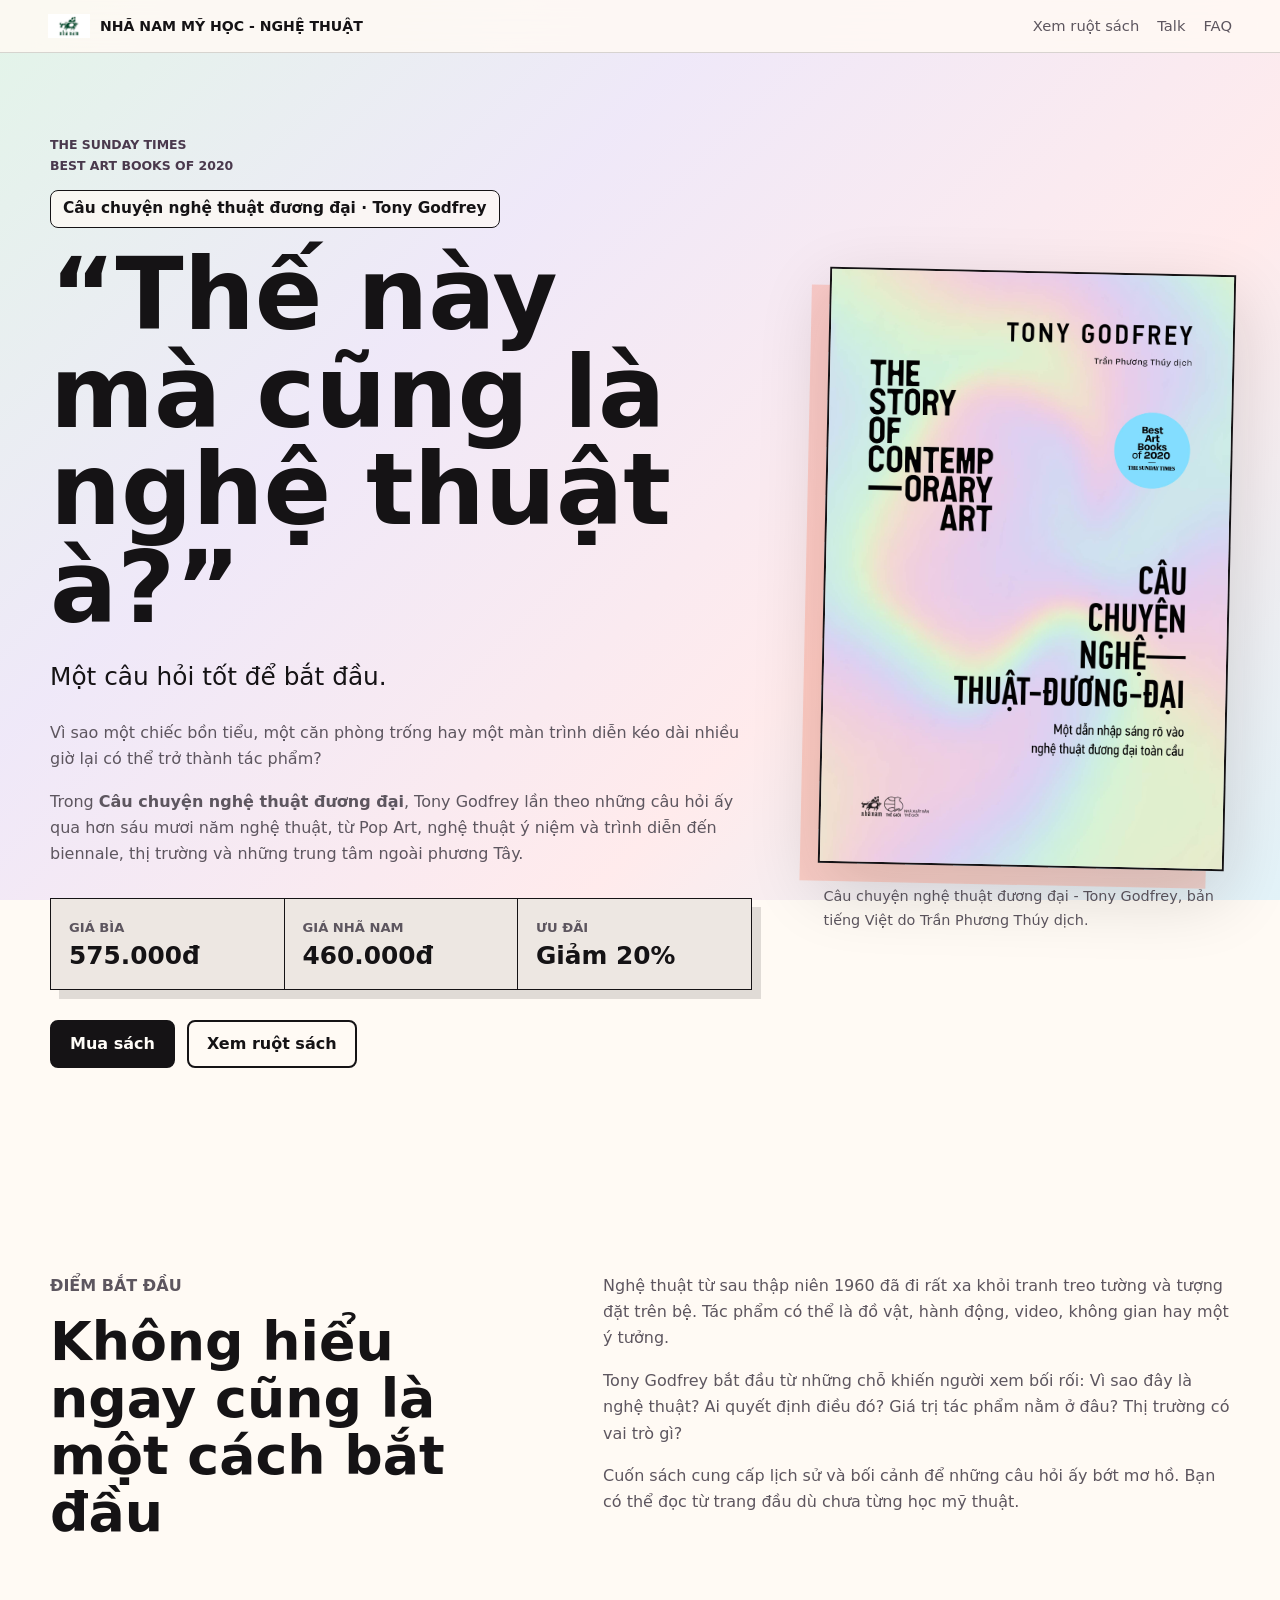
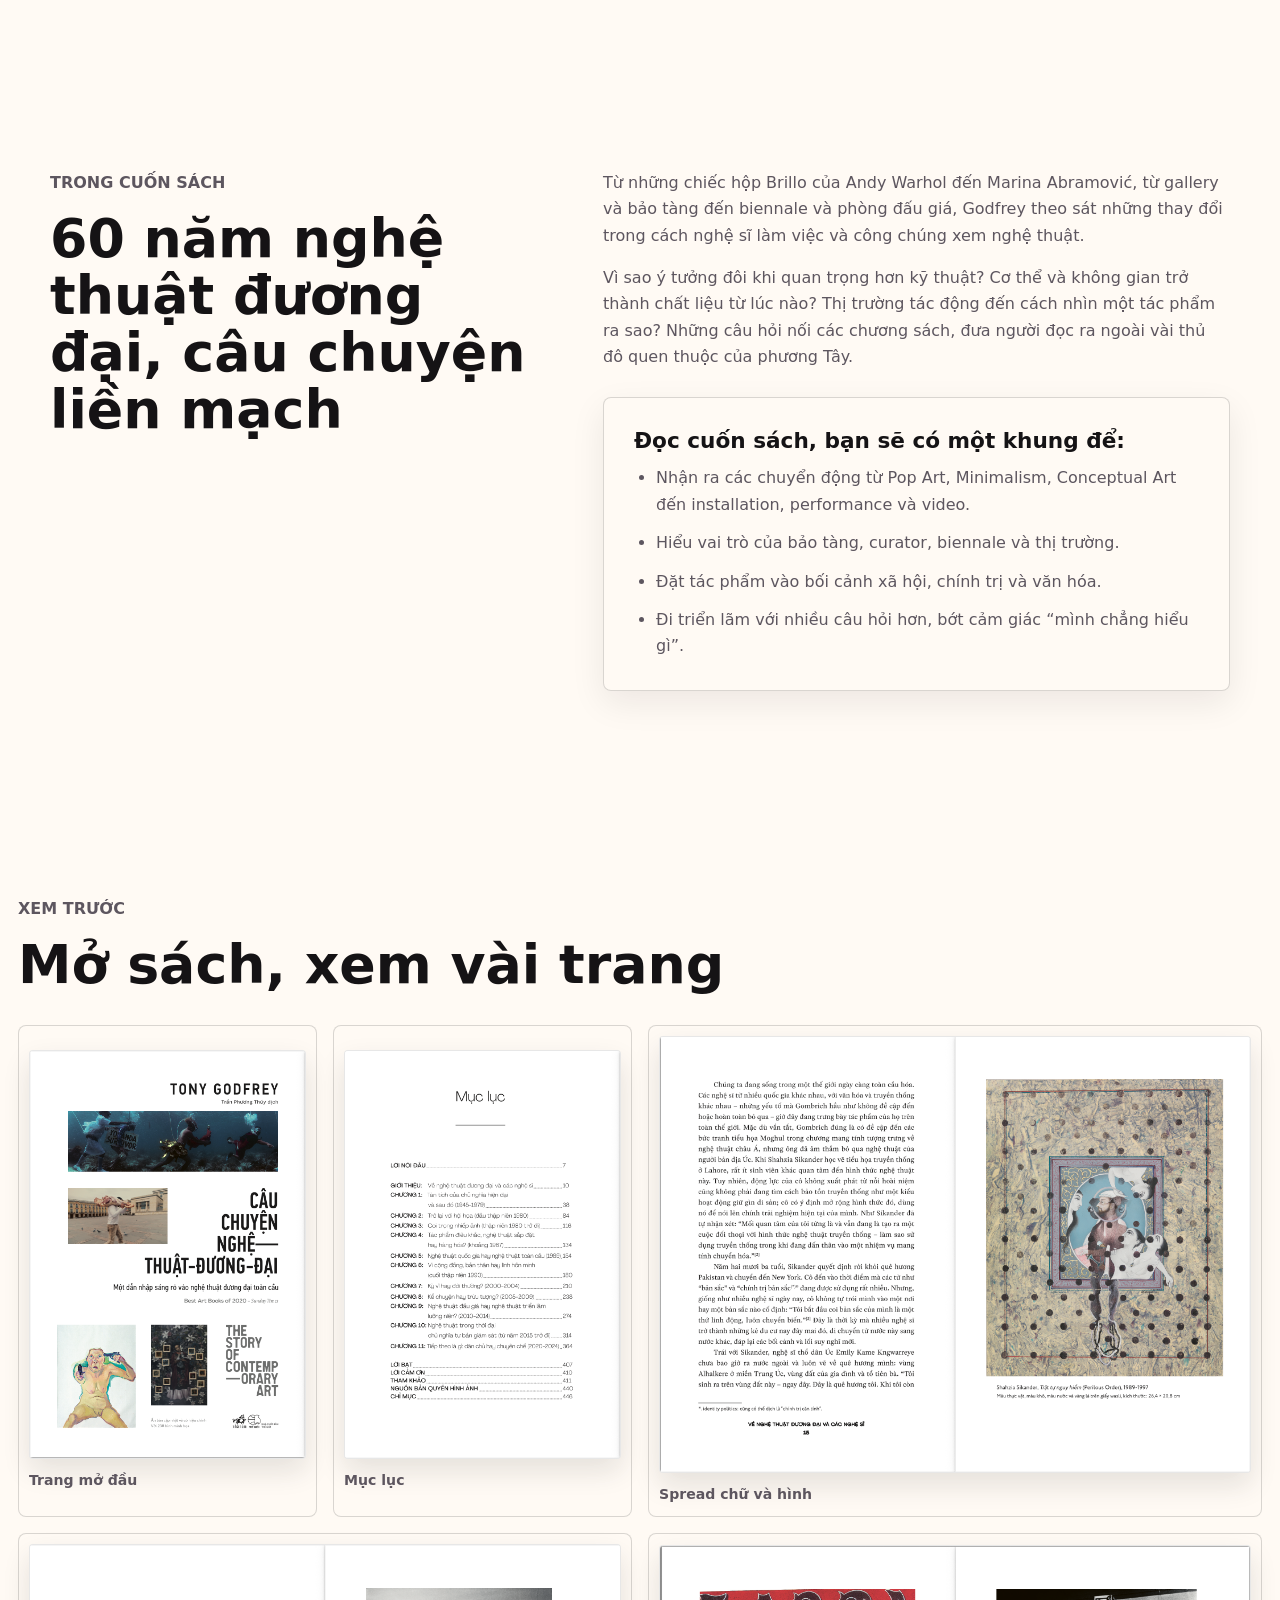
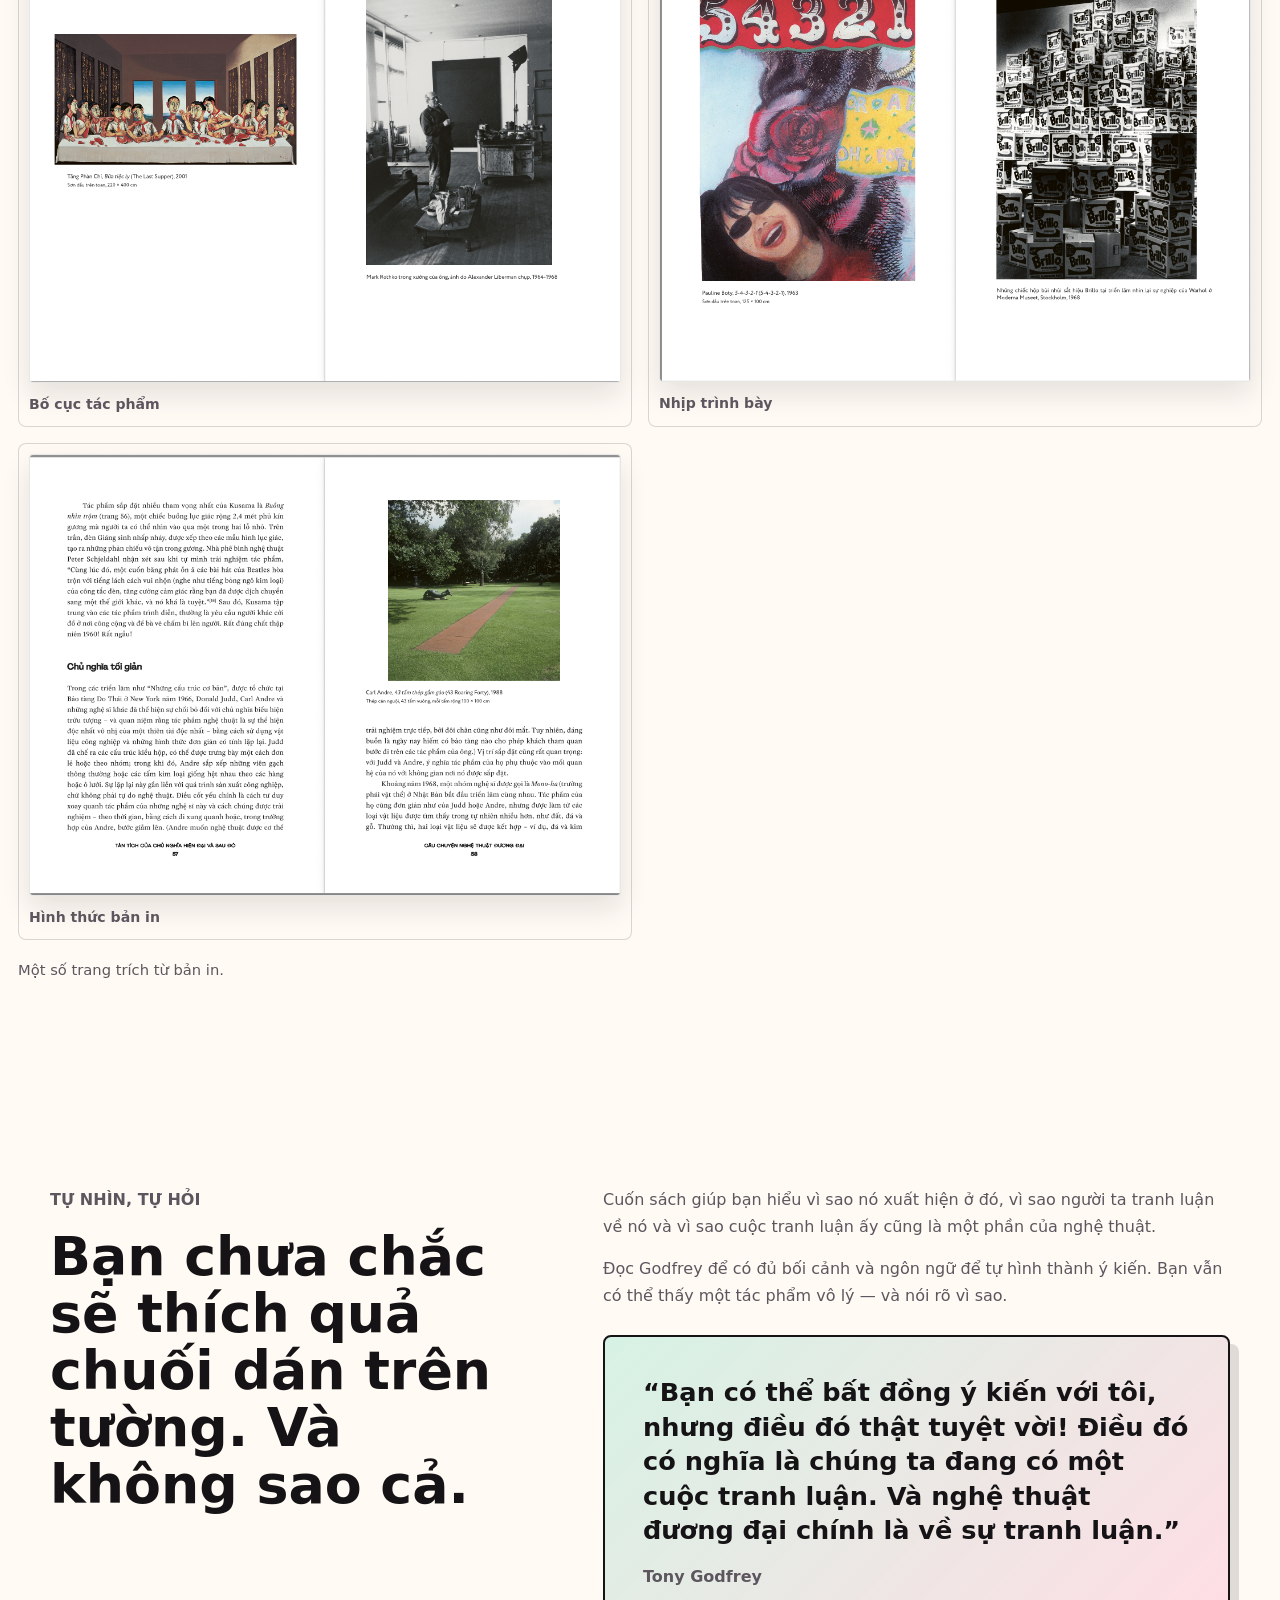
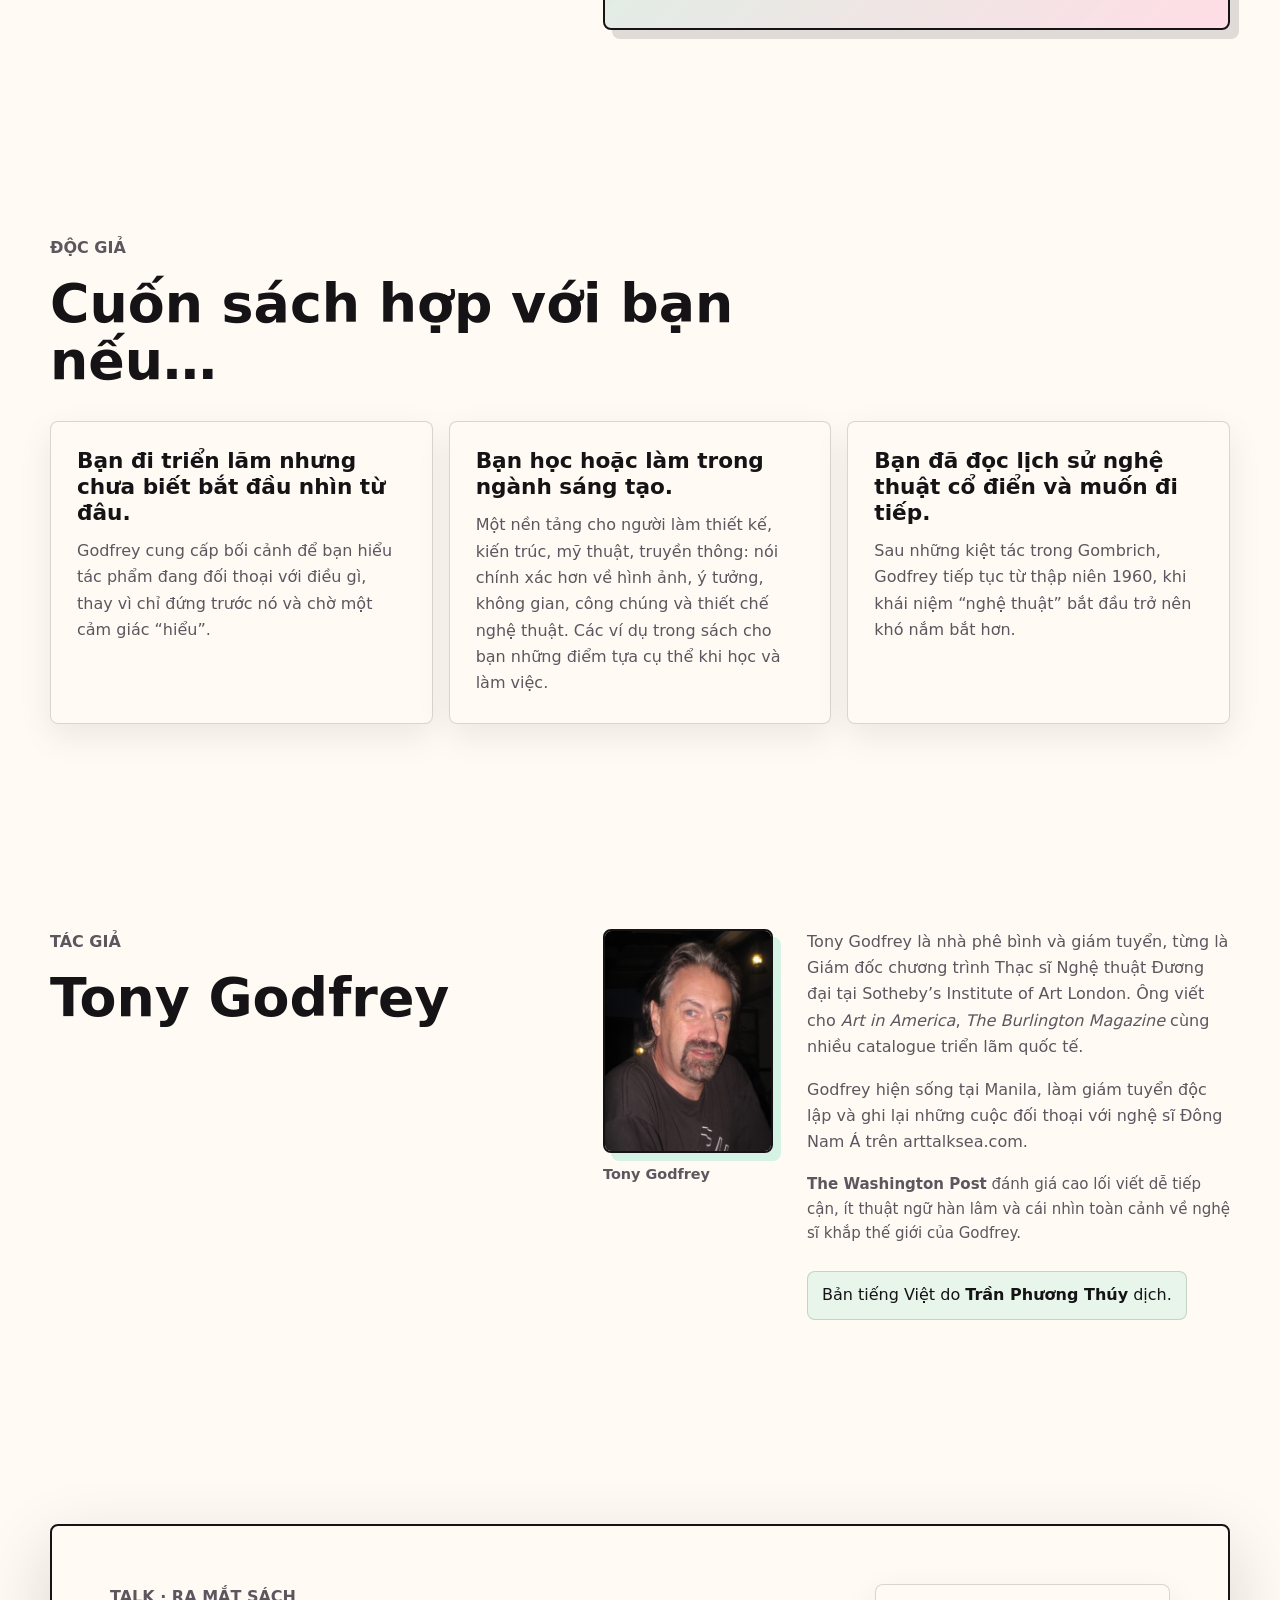
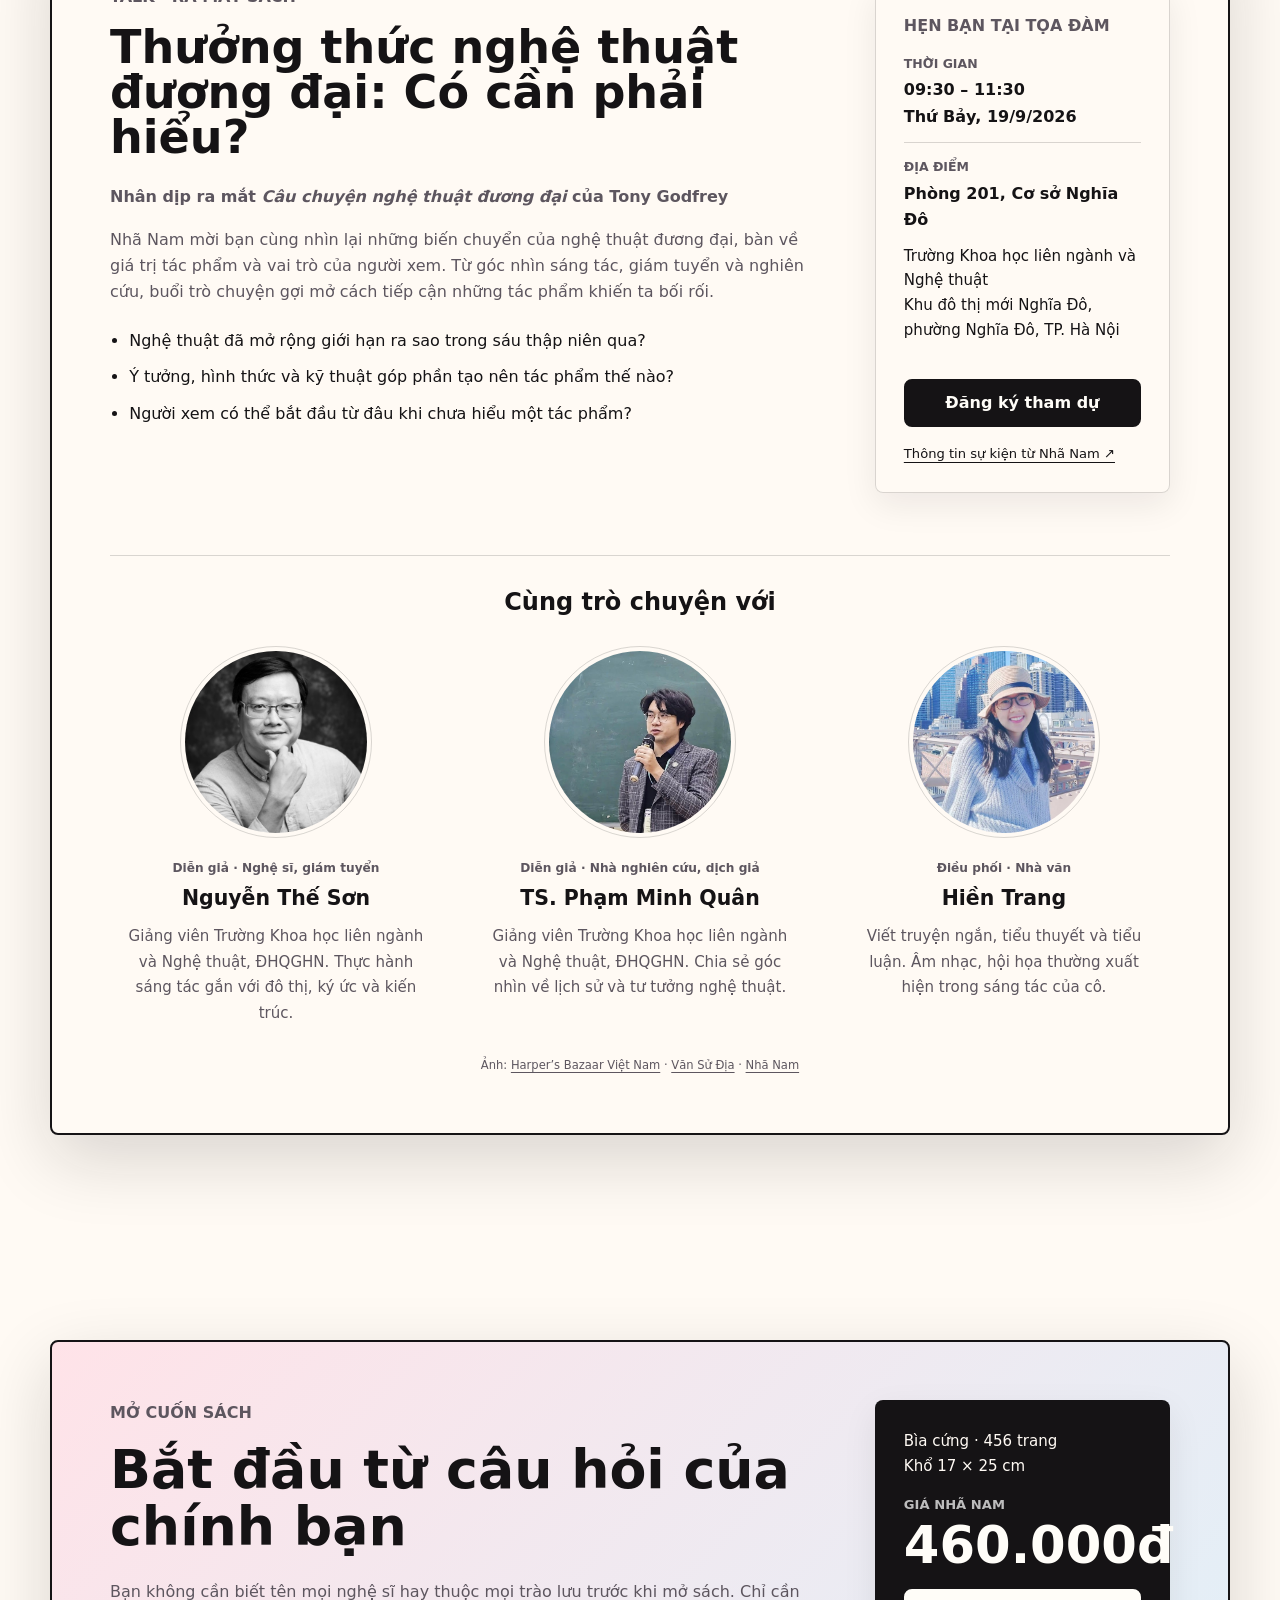
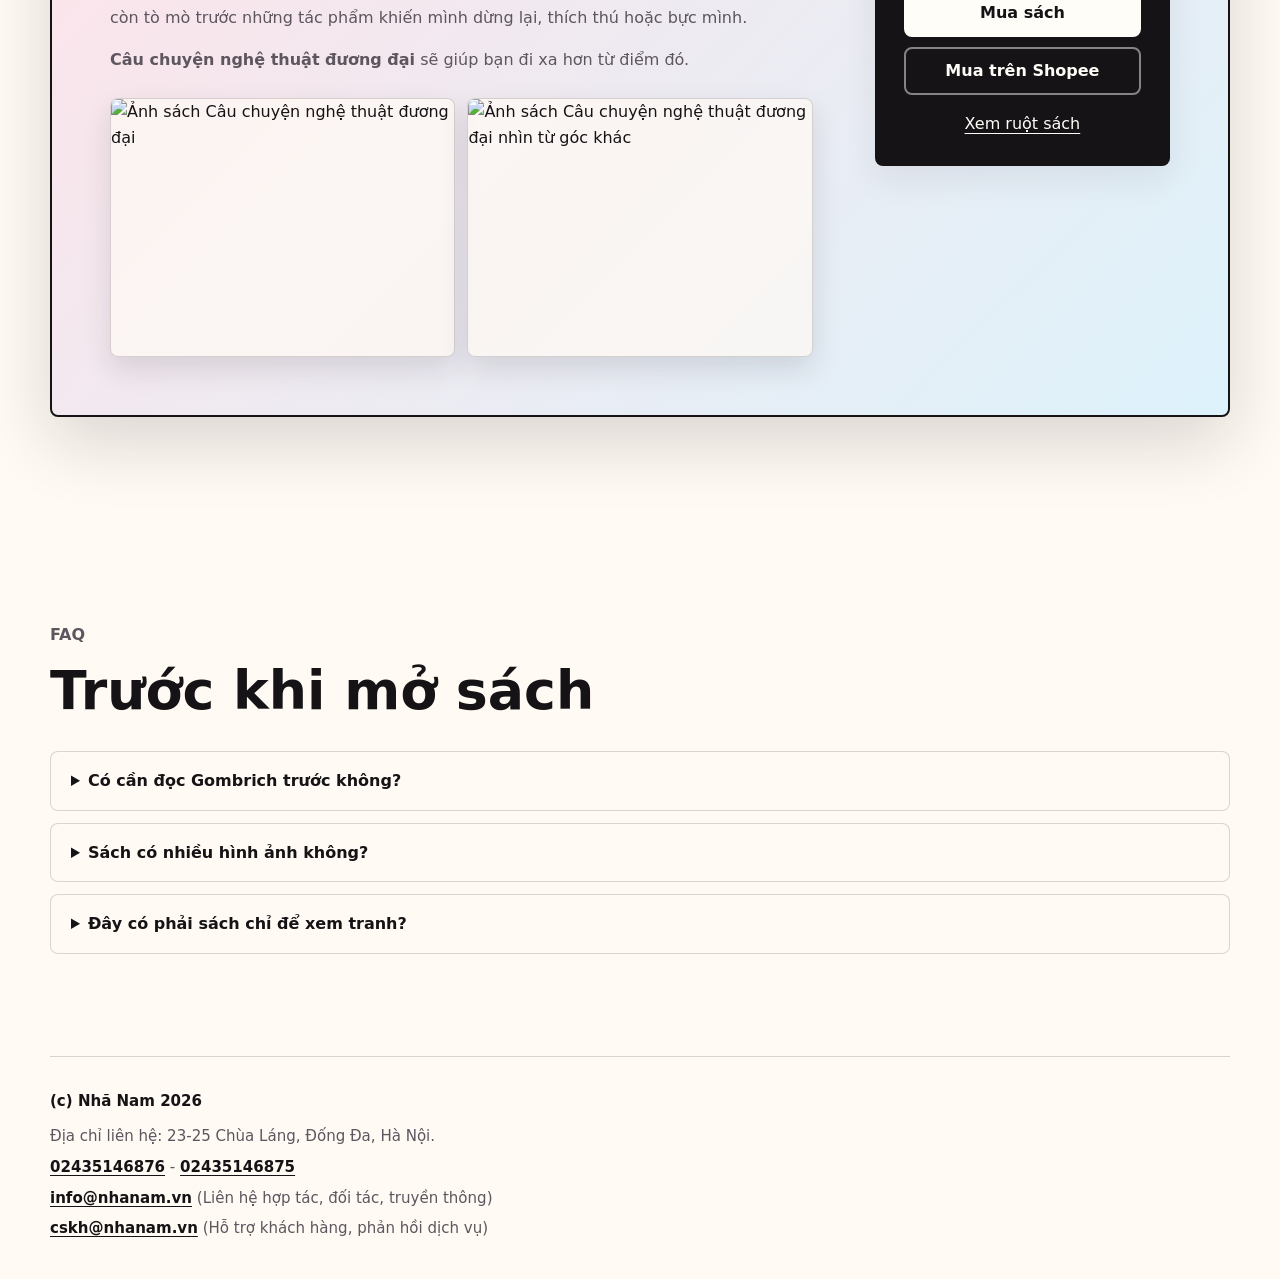
==== commit 1a110532: "Tighten section heading and remove preview introduction" ====
--- a/cau-chuyen-nghe-thuat-duong-dai/index.html
+++ b/cau-chuyen-nghe-thuat-duong-dai/index.html
@@ -118,7 +118,7 @@
       <section class="section promise-section" id="promise">
         <div class="section-heading">
           <p class="eyebrow">Trong cuốn sách</p>
-          <h2>60 năm nghệ thuật đương đại, kể thành một câu chuyện có mạch</h2>
+          <h2>60 năm nghệ thuật đương đại, câu chuyện liền mạch</h2>
         </div>
         <div class="promise-grid">
           <div class="text-flow">
@@ -141,7 +141,6 @@
         <div class="section-heading compact">
           <p class="eyebrow">Xem trước</p>
           <h2>Mở sách, xem vài trang</h2>
-          <p>Lật qua mục lục, trang mở đầu và những trang chữ đi cùng tác phẩm để hình dung nhịp đọc của cuốn sách.</p>
         </div>
         <div class="preview-gallery" aria-label="Ảnh xem trước ruột sách">
           <figure>
